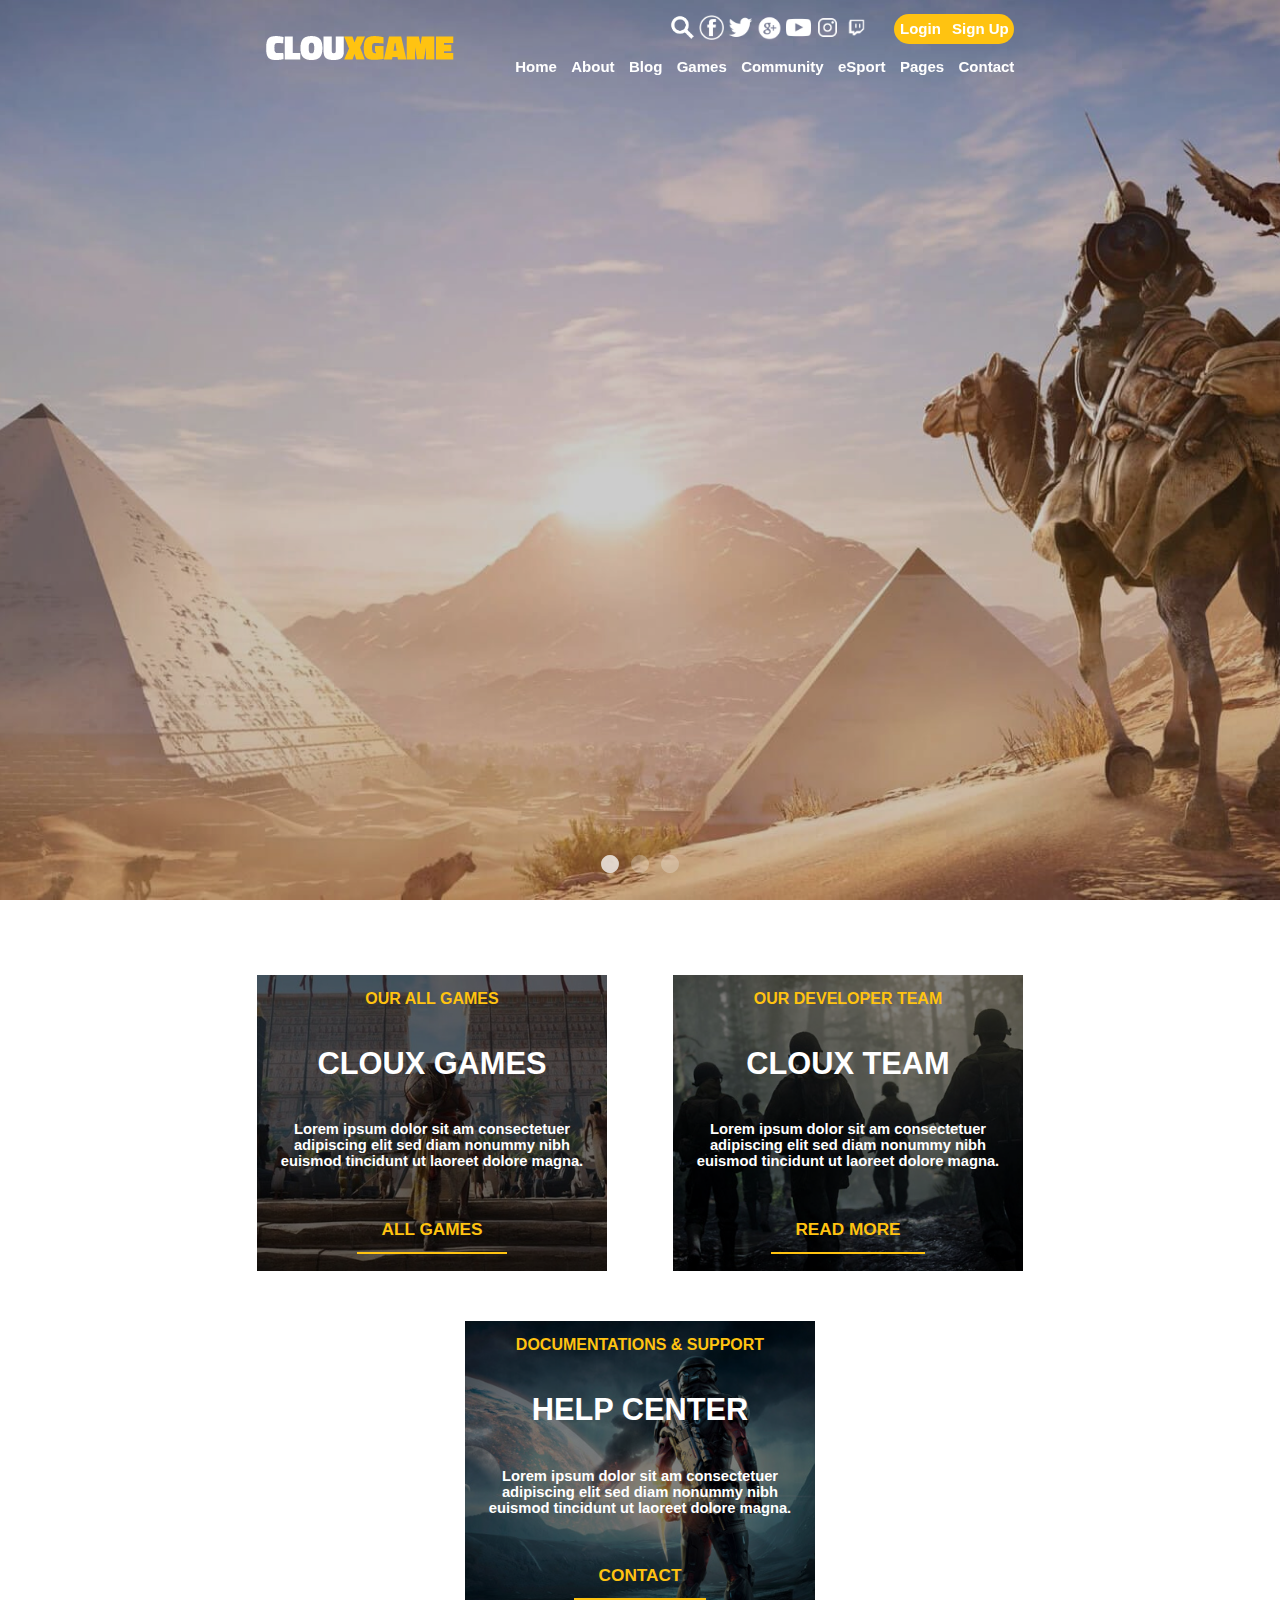
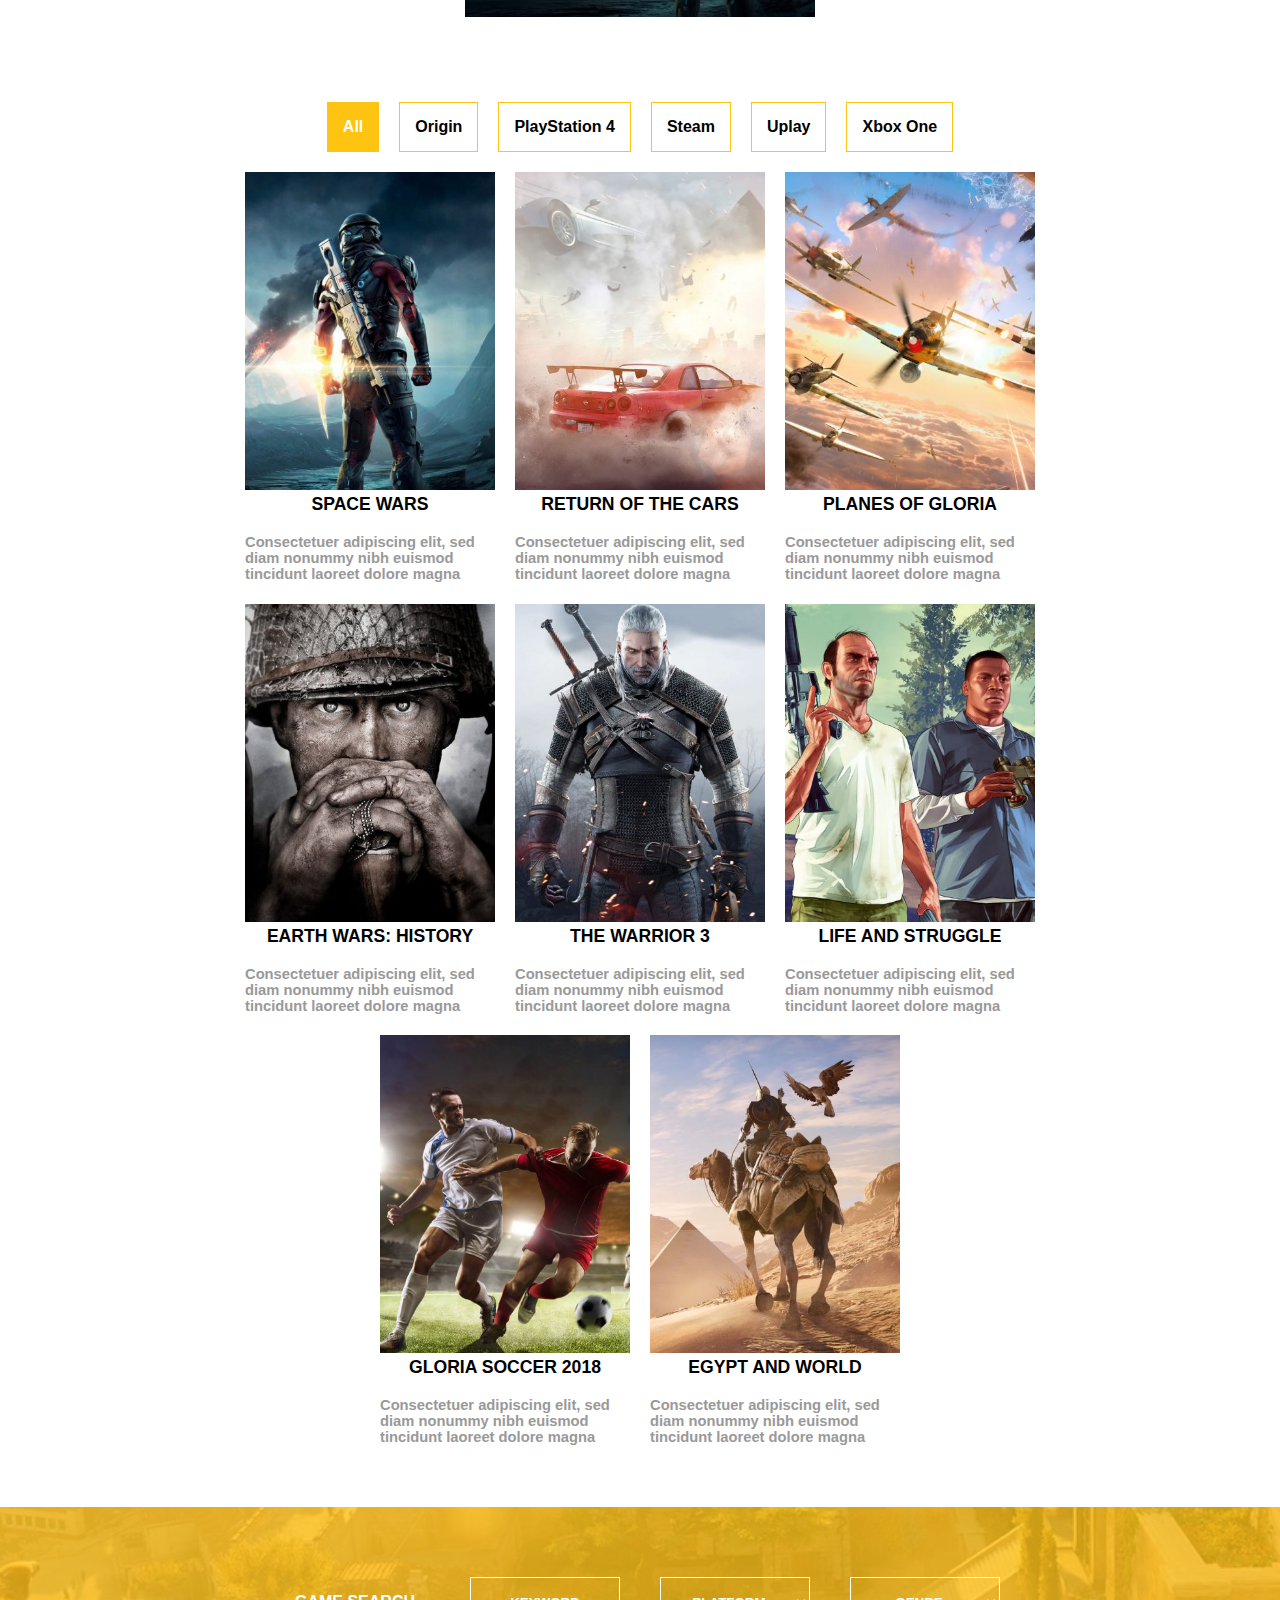
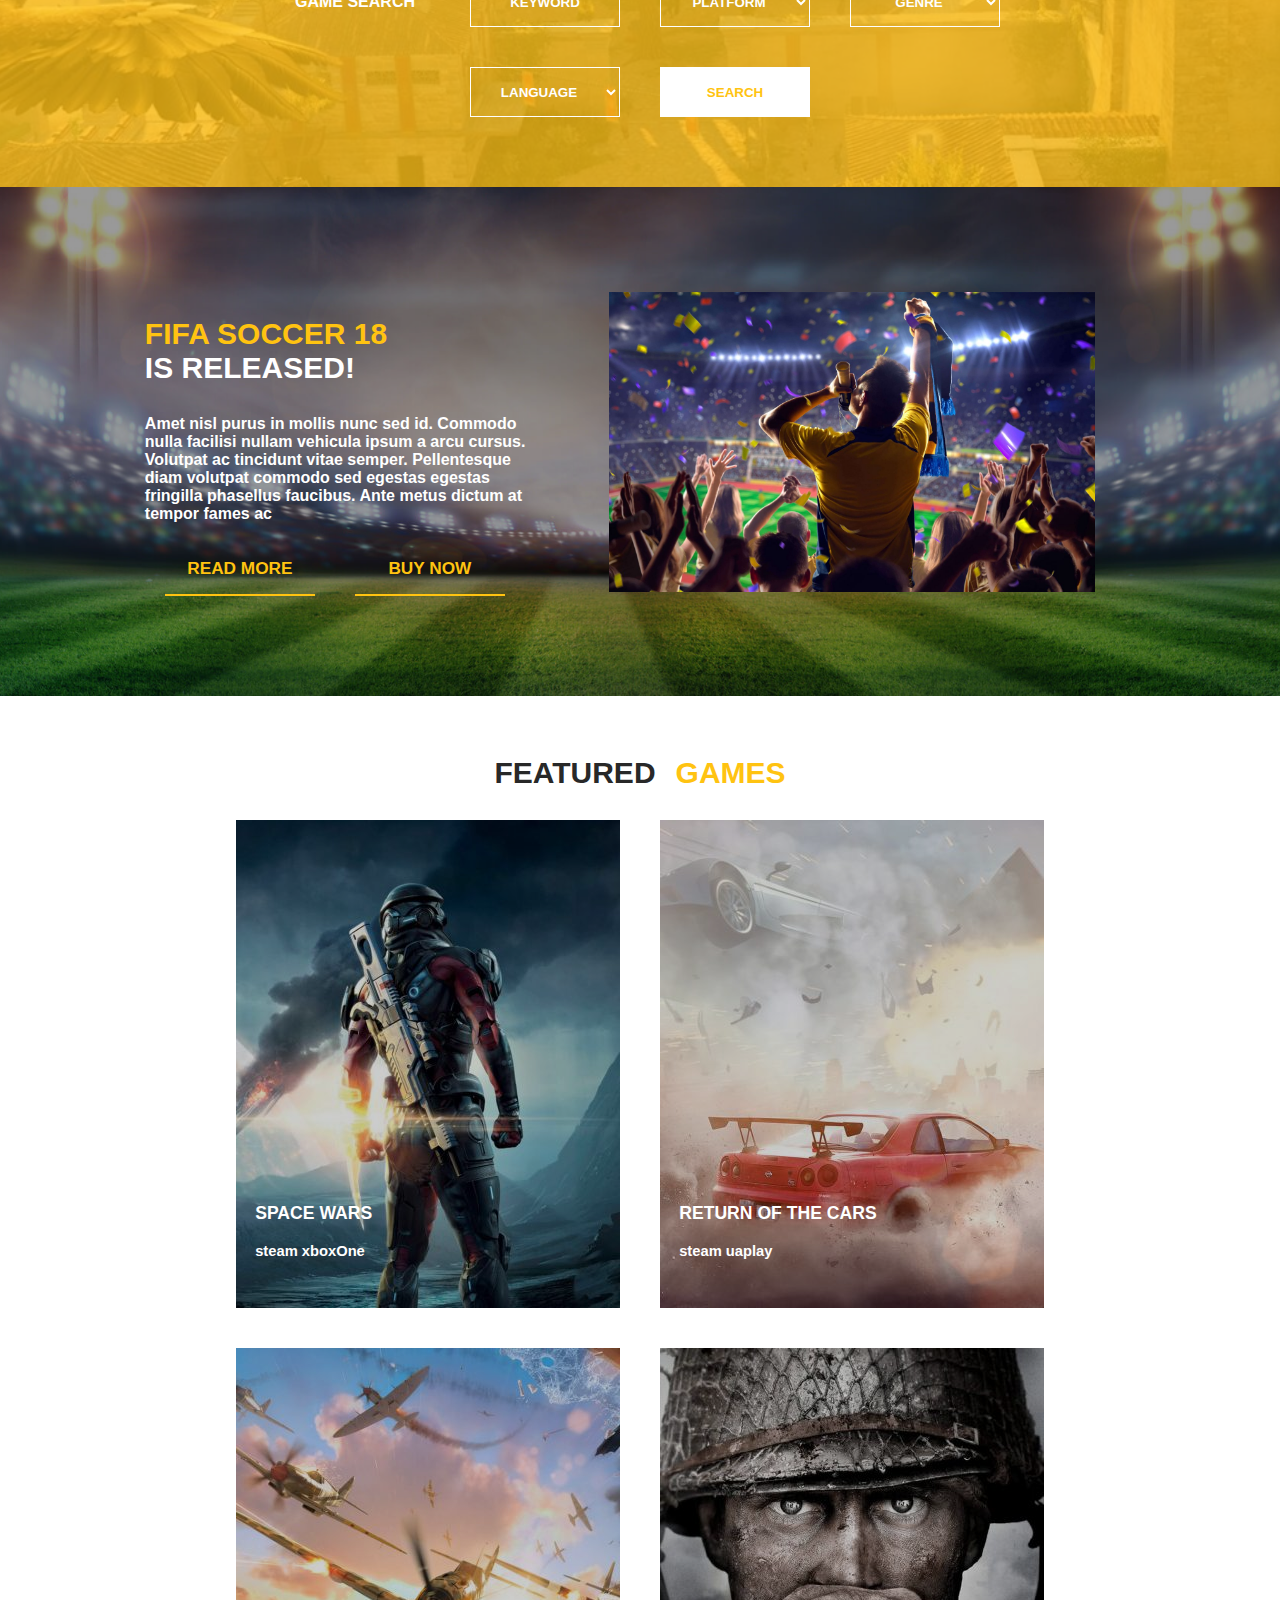
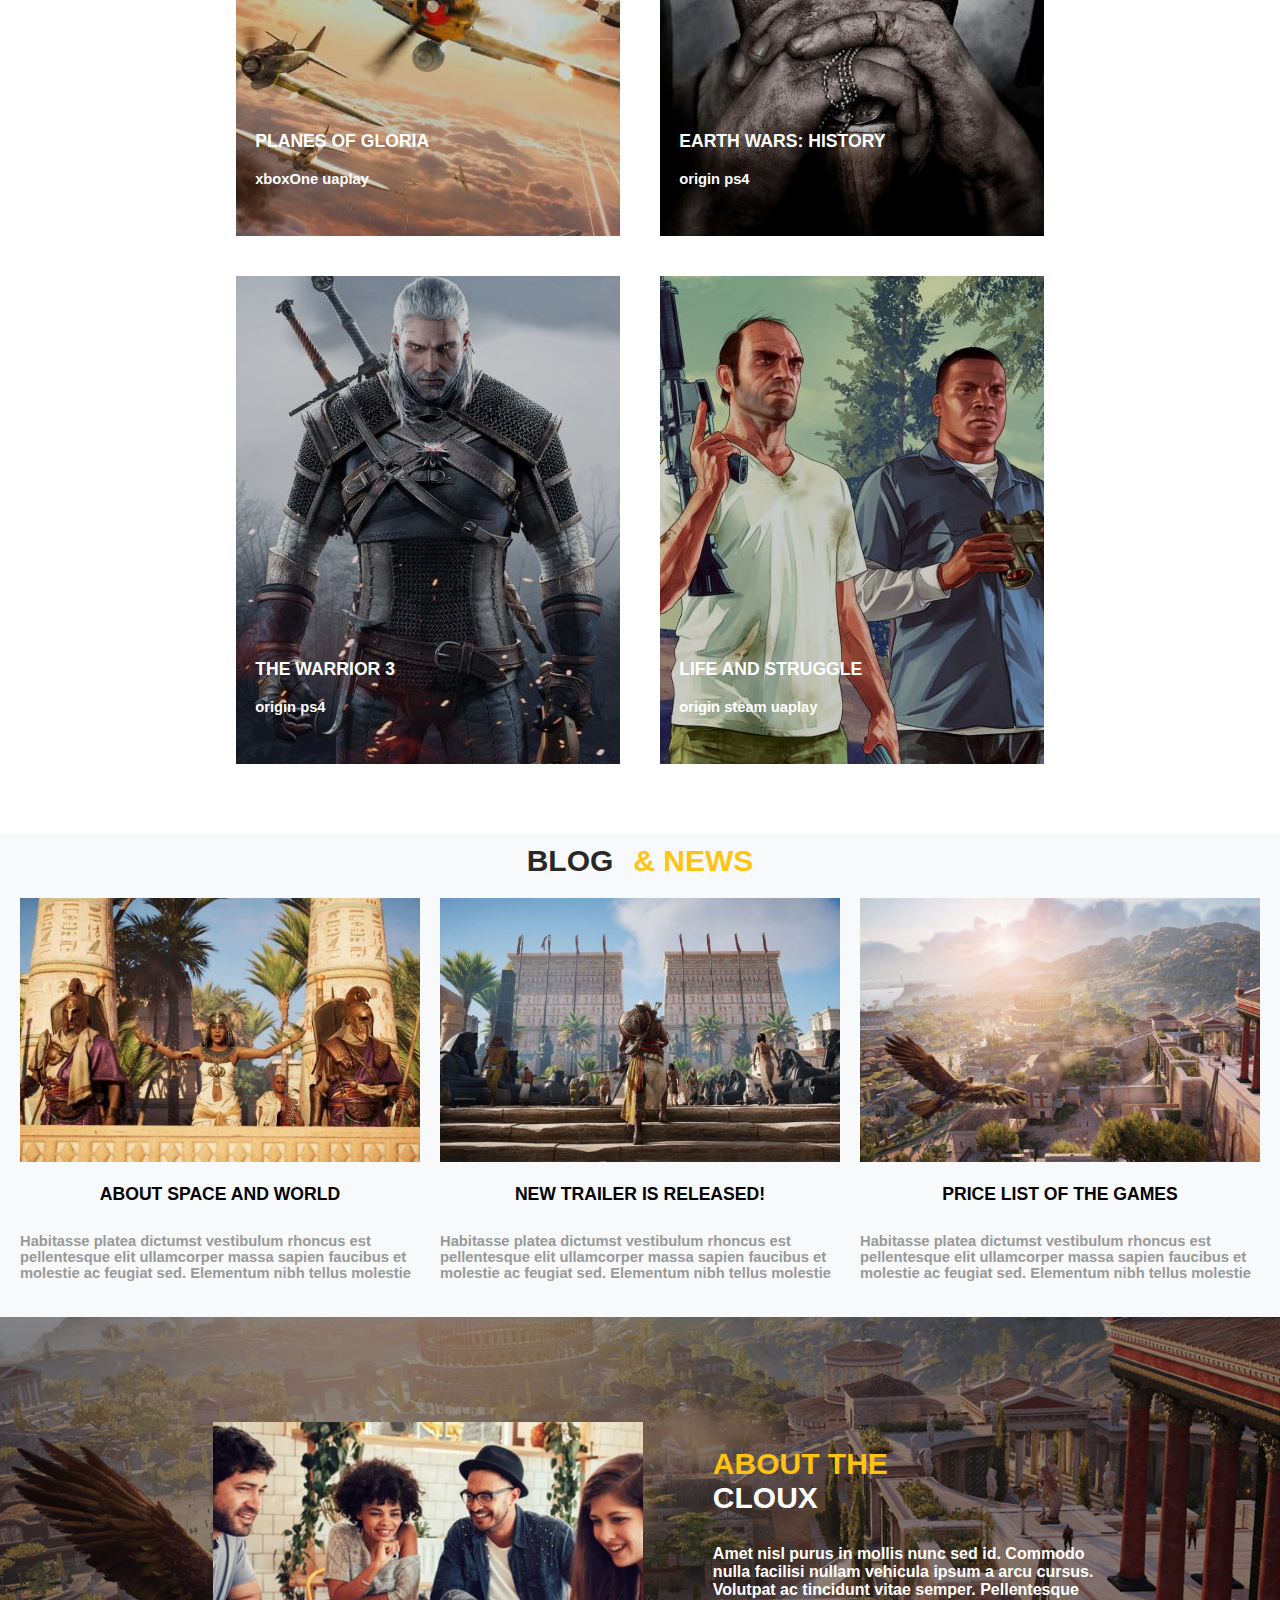
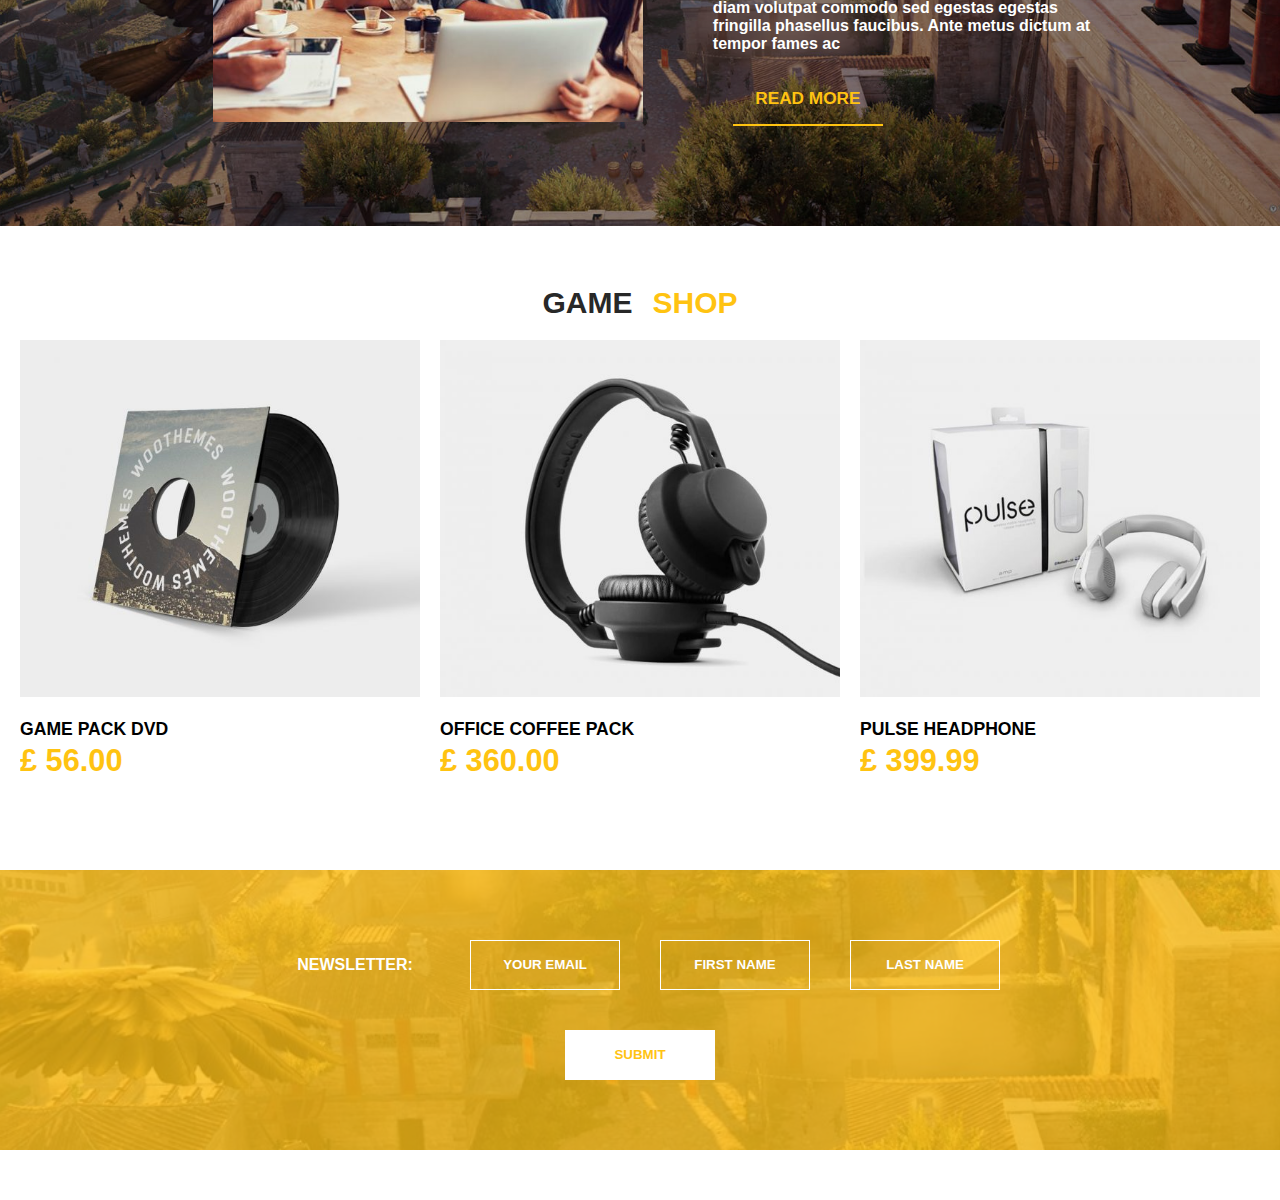
==== index.html @ 84dc3ba3 "make adaptiv photo" ====
<!DOCTYPE html>
<html lang="en">
<head>
    <meta charset="UTF-8">
    <meta http-equiv="X-UA-Compatible" content="IE=edge">
    <meta name="viewport" content="width=device-width, initial-scale=1.0">
    <title>Document</title>
    <link rel="stylesheet" href="./style/style.css">
    <link rel="stylesheet" type="text/css" href="./script/slick/slick.css">
    <link rel="stylesheet" type="text/css" href="./script/slick/slick-theme.css">
</head>

<body>
    <section>
        <div class="out-of-header">
            <header>
                <div class="header-logo">
                    <img src="./image/header-logo.png" alt="logo">
                </div>
                <div class="header-menu">
                    <div class="inner-header-menu">
                        <div class="top-header-menu">
                            <ul class="social-links">
                                <li><a href=""><img src="./image/search-ico.png" alt="search"></a></li>
                                <li><a href=""><img src="./image/fb-ico.png" alt="fb"></a></li>
                                <li><a href=""><img src="./image/twitter-ico.png" alt="twitter"></a></li>
                                <li><a href=""><img src="./image/google-ico.png" alt="google"></a></li>
                                <li><a href=""><img src="./image/youtube-ico.png" alt="youtube"></a></li>
                                <li><a href=""><img src="./image/inst-ico.png" alt="inst"></a></li>
                                <li><a href=""><img src="./image/twitch-ico.png" alt="twitch"></a></li>
                            </ul>
                            <div class="login-signup">
                                <a href="./login.html">Login</a>
                                <a href="./registration.html">Sign Up</a>
                            </div>
                        </div>
                        <div class="button-header-menu">
                            <div>Home</div>
                            <div>About</div>
                            <div>Blog</div>
                            <div>Games</div>
                            <div>Community</div>
                            <div>eSport</div>
                            <div>Pages</div>
                            <div>Contact</div>
                        </div>
                    </div>

                    <div class="header-menu-dots">
                        <div class="menu-dots">
                            <span></span><span></span><span></span>
        
                        </div>
                    </div>
                </div>
            </header>
        </div>

        <div class="single-item slider">
            <div class="inner-slider">
                <img src="./image/egypt-slider.jpg" alt="egypt">
                <!-- <div class="title">Egypt and World</div> -->
            </div>
            <div class="inner-slider">
                <img src="./image/football-slider.jpg" alt="football">
                <!-- <div class="title">Gloria Soccer 2018</div> -->
            </div>
            <div class="inner-slider">
                <img src="./image/nfs-slider.jpg" alt="nfs">
                <!-- <div class="title">Return of the Cars</div> -->
            </div>
        </div>
        <div class="header-hover"></div>
        
    </section>

    <section class="section-three-box">
        <div class="three-box">
            <div class="inner-three box-1">
                <div class="title-box">
                    <p class="top-title">Our All Games</p>
                    <p class="main-title">Cloux Games</p>
                    <p class="text">Lorem ipsum dolor sit am consectetuer adipiscing elit sed diam nonummy nibh euismod tincidunt ut laoreet dolore magna.</p>
                    <p class="cloux-button">All Games</p>
                    <div class="inner-three-hover"></div>
                </div>
            </div>
            <div class="inner-three box-2">
                <div class="title-box">
                    <p class="top-title">Our Developer Team</p>
                    <p class="main-title">Cloux Team</p>
                    <p class="text">Lorem ipsum dolor sit am consectetuer adipiscing elit sed diam nonummy nibh euismod tincidunt ut laoreet dolore magna.</p>
                    <p class="cloux-button">Read More</p>
                    <div class="inner-three-hover"></div>
                </div>
            </div>
            <div class="inner-three box-3">
                <div class="title-box">
                    <p class="top-title">Documentations & Support</p>
                    <p class="main-title">Help Center</p>
                    <p class="text">Lorem ipsum dolor sit am consectetuer adipiscing elit sed diam nonummy nibh euismod tincidunt ut laoreet dolore magna.</p>
                    <p class="cloux-button">Contact</p>
                    <div class="inner-three-hover"></div>
                </div>
            </div>
        </div>
    </section>

    <section class="section-games">
        <div class="inner-section-games">
            <div class="categorized-games">
                <div class="all" onclick="funcSort('all')">All</div>
                <div class="origin" onclick="funcSort('origin')">Origin</div>
                <div class="ps4" onclick="funcSort('ps4')">PlayStation 4</div>
                <div class="steam" onclick="funcSort('steam')">Steam</div>
                <div class="uplay" onclick="funcSort('uaplay')">Uplay</div>
                <div class="xboxOne" onclick="funcSort('xboxOne')">Xbox One</div>
    
            </div>
            <div class="sorted-games"></div>
        </div>
    </section>

    <section class="section-game-search">
        <div class="game-search">
            <div class="game-search-form">
                <div class="items"><div class="item title">Game Search</div><div class="item keyword"><input type="text" name="keyword" placeholder="Keyword"></div><div class="item platform"><div class="cs-select" tabindex="0"><span class="cs-placeholder">Platform</span><div class="cs-options"><ul><li data-option="" data-value=""><span>Platform</span></li><li class="term-id-0" data-option="" data-value="58"><span>Mac OS X</span></li><li class="term-id-0" data-option="" data-value="76"><span>Microsoft Windows</span></li><li class="term-id-0" data-option="" data-value="36"><span>Origin</span></li><li class="term-id-0" data-option="" data-value="34"><span>PlayStation 4</span></li><li class="term-id-0" data-option="" data-value="37"><span>Steam</span></li><li class="term-id-0" data-option="" data-value="38"><span>Uplay</span></li><li class="term-id-0" data-option="" data-value="35"><span>Xbox One</span></li></ul></div><select name="platform" class="cs-select"><option value="">Platform</option><option value="58" data-class="term-id-0">Mac OS X</option><option value="76" data-class="term-id-0">Microsoft Windows</option><option value="36" data-class="term-id-0">Origin</option><option value="34" data-class="term-id-0">PlayStation 4</option><option value="37" data-class="term-id-0">Steam</option><option value="38" data-class="term-id-0">Uplay</option><option value="35" data-class="term-id-0">Xbox One</option></select></div></div><div class="item genre"><div class="cs-select" tabindex="0"><span class="cs-placeholder">Genre</span><div class="cs-options"><ul><li data-option="" data-value=""><span>Genre</span></li><li class="term-id-0" data-option="" data-value="49"><span>Action</span></li><li class="term-id-0" data-option="" data-value="50"><span>Adventure</span></li><li class="term-id-0" data-option="" data-value="56"><span>Casual</span></li><li class="term-id-0" data-option="" data-value="65"><span>FPS</span></li><li class="term-id-0" data-option="" data-value="57"><span>Massively Multiplayer</span></li><li class="term-id-0" data-option="" data-value="55"><span>Racing</span></li><li class="term-id-0" data-option="" data-value="51"><span>RPG</span></li><li class="term-id-0" data-option="" data-value="54"><span>Simulation</span></li><li class="term-id-0" data-option="" data-value="52"><span>Sports</span></li><li class="term-id-0" data-option="" data-value="53"><span>Strategy</span></li></ul></div><select name="genre" class="cs-select"><option value="">Genre</option><option value="49" data-class="term-id-0">Action</option><option value="50" data-class="term-id-0">Adventure</option><option value="56" data-class="term-id-0">Casual</option><option value="65" data-class="term-id-0">FPS</option><option value="57" data-class="term-id-0">Massively Multiplayer</option><option value="55" data-class="term-id-0">Racing</option><option value="51" data-class="term-id-0">RPG</option><option value="54" data-class="term-id-0">Simulation</option><option value="52" data-class="term-id-0">Sports</option><option value="53" data-class="term-id-0">Strategy</option></select></div></div><div class="item language"><div class="cs-select" tabindex="0"><span class="cs-placeholder">Language</span><div class="cs-options"><ul><li data-option="" data-value=""><span>Language</span></li><li class="term-id-0" data-option="" data-value="41"><span>English</span></li><li class="term-id-0" data-option="" data-value="45"><span>German</span></li><li class="term-id-0" data-option="" data-value="43"><span>Italian</span></li><li class="term-id-0" data-option="" data-value="46"><span>Portuguese</span></li><li class="term-id-0" data-option="" data-value="44"><span>Spanish</span></li><li class="term-id-0" data-option="" data-value="42"><span>Turkish</span></li></ul></div><select name="language" class="cs-select"><option value="">Language</option><option value="41" data-class="term-id-0">English</option><option value="45" data-class="term-id-0">German</option><option value="43" data-class="term-id-0">Italian</option><option value="46" data-class="term-id-0">Portuguese</option><option value="44" data-class="term-id-0">Spanish</option><option value="42" data-class="term-id-0">Turkish</option></select></div></div><div class="item submit"><button type="submit">Search</button></div></div>
            
            </div>
            <div class="game-search-img"></div>
            <div class="game-search-hover"></div>
        </div>
        <div class="section-game-bottom">
            <div class="game-bottom-logo">
                <div class="game-bottom-text">
                    <div class="bottom-text-title">
                        <p>FIFA Soccer 18 </p>
                        <p>is Released!</p>
                    </div>
                    <div class="midle-text-title">
                        Amet nisl purus in mollis nunc sed id. Commodo nulla facilisi nullam vehicula ipsum a arcu cursus. Volutpat ac tincidunt vitae semper. Pellentesque diam volutpat commodo sed egestas egestas fringilla phasellus faucibus. Ante metus dictum at tempor fames ac 
                    </div>
                    <div class="bottom-text-button">
                        <div class="cloux-button">Read More</div>
                        <div class="cloux-button">Buy Now</div>
                    </div>

                </div>
                <div class="game-bottom-img">
                    <img src="./image/football-slider.jpg" alt="football-img">
                </div>
                <div class="game-bottom-hover"></div>
            </div>
        </div>
    </section>

    <section class="section-featured-games">
        <div class="featured-games-title">
            <p>Featured</p>
            <p>Games</p>
        </div>
        <div class="featured-games"></div>

    </section>

    <section class="section-blog-news">
        <div class="blog-news-title">
            <p>Blog</p>
            <p>& News</p>
        </div>
        <div class="blog-news-games">
            <div class="gameBox blog-games">
                <img src="./image/blognew-gallery-1.jpg" alt="">
                <div class="blog-news-text">
                    <p class="gameBox-title">About Space and World</p>
                    <p class="gameBox-text">Habitasse platea dictumst vestibulum rhoncus est pellentesque elit ullamcorper massa sapien faucibus et molestie ac feugiat sed. Elementum nibh tellus molestie nunc non blandit massa enim nec. Eget gravida cum sociis natoque penatibus magnis. At quis risus vulputate viverra maecenas.</p>
                </div>
            </div>
            <div class="gameBox blog-games">
                <img src="./image/blognew-gallery-2.jpg" alt="">
                <div class="blog-news-text">
                    <p class="gameBox-title">New Trailer is Released!</p>
                    <p class="gameBox-text">Habitasse platea dictumst vestibulum rhoncus est pellentesque elit ullamcorper massa sapien faucibus et molestie ac feugiat sed. Elementum nibh tellus molestie nunc non blandit massa enim nec. Eget gravida cum sociis natoque penatibus magnis. At quis risus vulputate viverra maecenas.</p>
                </div>
            </div>
            <div class="gameBox blog-games">
                <img src="./image/blognew-gallery-3.jpg" alt="">
                <div class="blog-news-text">
                    <p class="gameBox-title">Price List of the Games</p>
                    <p class="gameBox-text">Habitasse platea dictumst vestibulum rhoncus est pellentesque elit ullamcorper massa sapien faucibus et molestie ac feugiat sed. Elementum nibh tellus molestie nunc non blandit massa enim nec. Eget gravida cum sociis natoque penatibus magnis. At quis risus vulputate viverra maecenas.</p>
                </div>
            </div>
        </div>

    </section>

    <section class="section-about-cloux">
        <div class="about-cloux-logo">
            <div class="about-cloux-img">
                <img src="./image/about-box-image.jpg" alt="about-box-img">
            </div>
            <div class="game-bottom-text">
                <div class="bottom-text-title">
                    <p>About the </p>
                    <p>Cloux</p>
                </div>
                <div class="midle-text-title">
                    Amet nisl purus in mollis nunc sed id. Commodo nulla facilisi nullam vehicula ipsum a arcu cursus. Volutpat ac tincidunt vitae semper. Pellentesque diam volutpat commodo sed egestas egestas fringilla phasellus faucibus. Ante metus dictum at tempor fames ac 
                </div>
                <div class="bottom-text-button">
                    <div class="cloux-button">Read More</div>
                </div>
            </div>
            <div class="game-bottom-hover"></div>
        </div>
    </section>

    <section class="section-game-shop">
        <div class="blog-news-title">
            <p>Game</p>
            <p>Shop</p>
        </div>
        <div class="blog-news-games">
            <div class="gameBox gameShops blog-games">
                <img src="./image/game-shop-img1.jpg" alt="">
                <div class="game-shop-text">
                    <p class="gameShop-title">Game Pack DVD</p>
                    <p class="gameShop-text">£ 56.00</p>
                </div>
            </div>
            <div class="gameBox gameShop blog-games">
                <img src="./image/game-shop-img2.jpg" alt="">
                <div class="game-shop-text">
                    <p class="gameShop-title">Office Coffee Pack</p>
                    <p class="gameShop-text">£ 360.00</p>
                </div>
            </div>
            <div class="gameBox gameShop blog-games">
                <img src="./image/game-shop-img3.jpg" alt="">
                <div class="game-shop-text">
                    <p class="gameShop-title">Pulse Headphone</p>
                    <p class="gameShop-text">£ 399.99</p>
                </div>
            </div>
        </div>

    </section>

    <section>
        <div class="game-search">
            <div class="game-search-form">
                <div class="items">
                    <div class="item title">Newsletter:</div>
                    <div class="item keyword"><input type="text" name="keyword" placeholder="Your email"></div>
                    <div class="item keyword"><input type="text" name="keyword" placeholder="First Name"></div>
                    <div class="item keyword"><input type="text" name="keyword" placeholder="Last Name"></div>
                    <div class="item submit"><button type="submit">Submit</button></div>
                </div>
            
            </div>
            <div class="game-search-img"></div>
            <div class="game-search-hover"></div>
        </div>
    </section>

    
</body>

<script src="https://code.jquery.com/jquery-2.2.0.min.js" type="text/javascript"></script>
<script src="./script/slick/slick.js" type="text/javascript" charset="utf-8"></script>

<script src="./script/sort-games.js"></script>
<script src="./script/featured-games.js"></script>
<script src="./script/script.js"></script>

<script type="text/javascript">
    $(document).on('ready', function() {
      $(".single-item").slick({
        dots: true,
        vertical: false,
        centerMode: false,
        slidesToShow: 1,
        slidesToScroll: 1,
        autoplay: true,
        arrows: false
      });      
    });
</script>

</html>
---- style/style.css ----
@import url("./header.css");
@import url("./three-box.css");
@import url("./section-games.css");
@import url("./game-search.css");
@import url("./about-cloux.css");
@import url("./featured-games.css");
@import url("./blog-news.css");
@import url("./game-shop.css");

html, body {
    margin: 0;
    padding: 0;
    font-family: 'Poppins', sans-serif;
    font-weight: 600;
  }

  /* * {
    box-sizing: border-box;
  } */

  .slider {
      width: 100%;
      margin: 0 auto;
  }

  .slick-slide {
    margin: 0px 0px;
  }

  .slick-slide img {
    width: 100%;
    height: calc(100vh);
    object-fit: cover !important;
    background-size: cover !important;
  }

  .slick-dots{
      bottom: 25px !important;
      z-index: 10;

  }
  .slick-dots li button::before{
      font-size: 20px !important;
      color: white !important;
  }
  .slick-dotted.slick-slider {
    margin-bottom: 00px !important;
}

.slick-list{
  height: 100%;
}
.slick-track{
  height: 100vh;
}

section{
  margin-bottom: 50px;
}
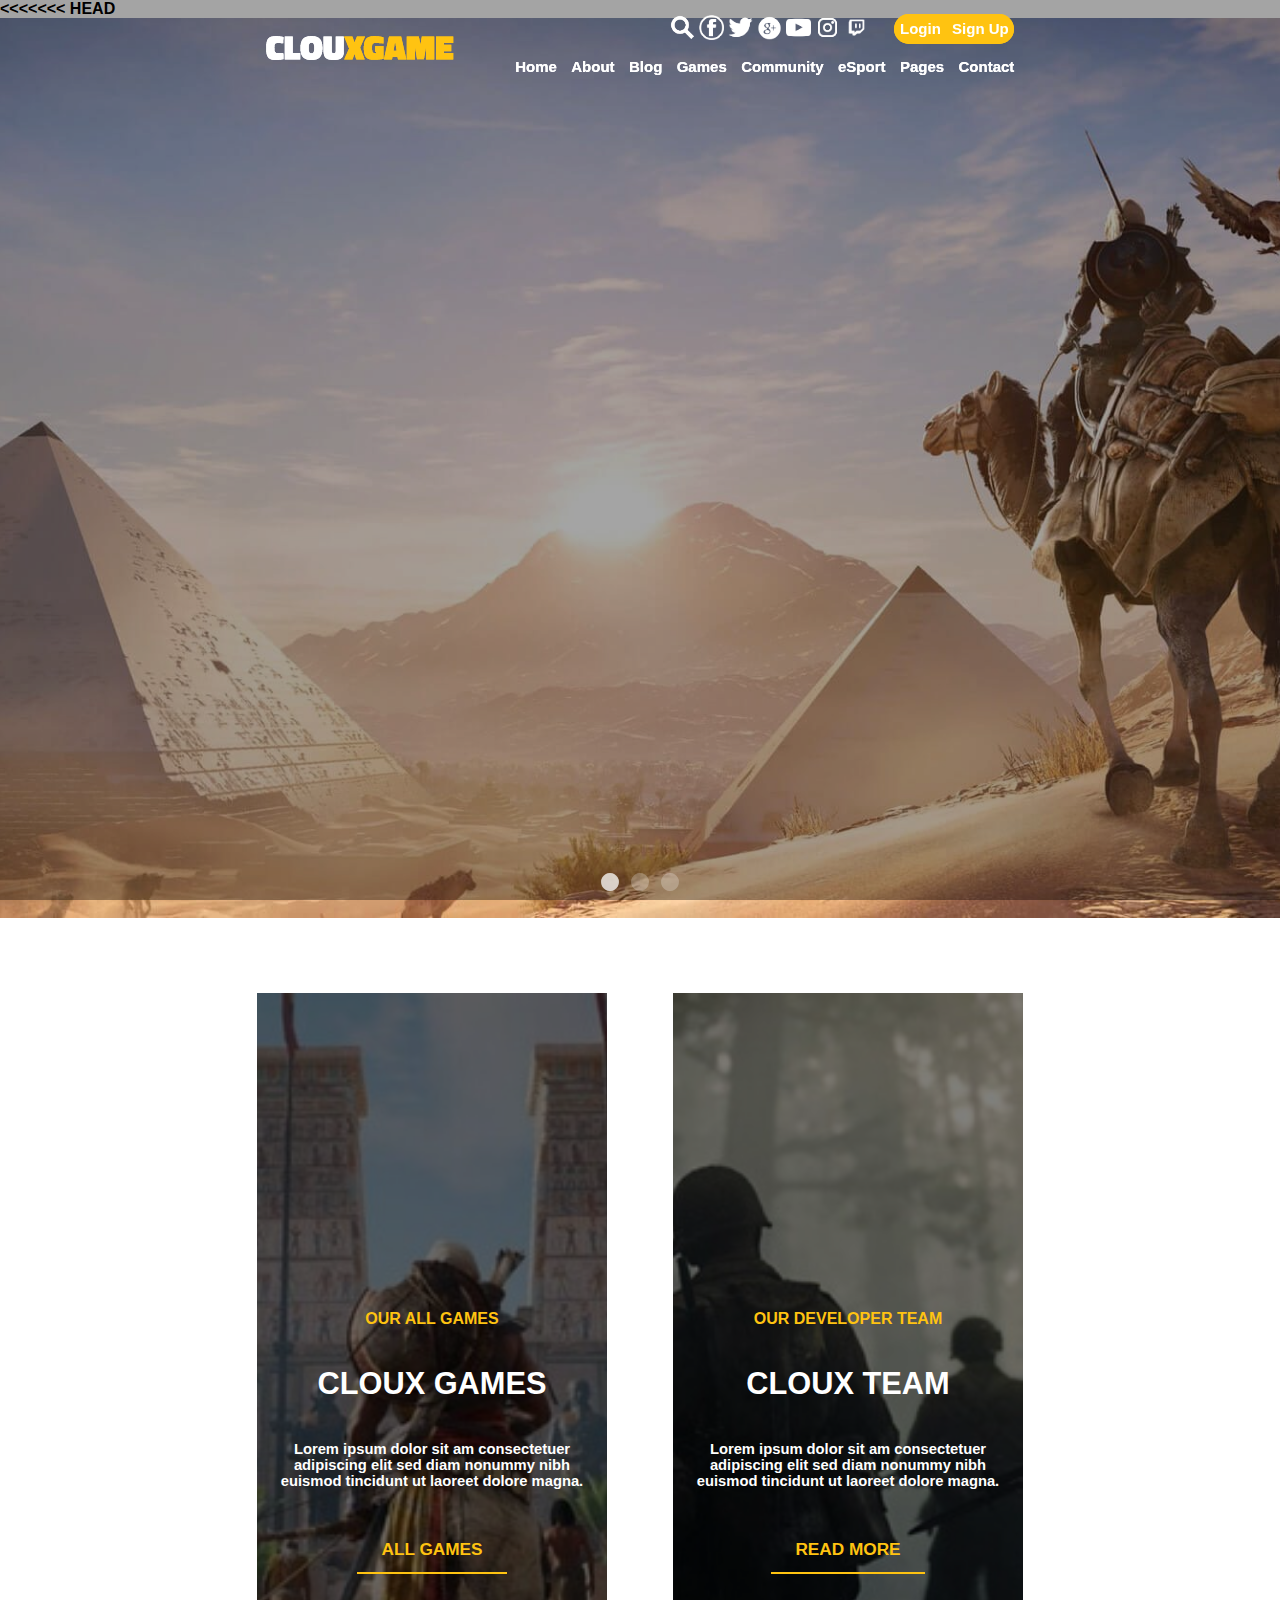
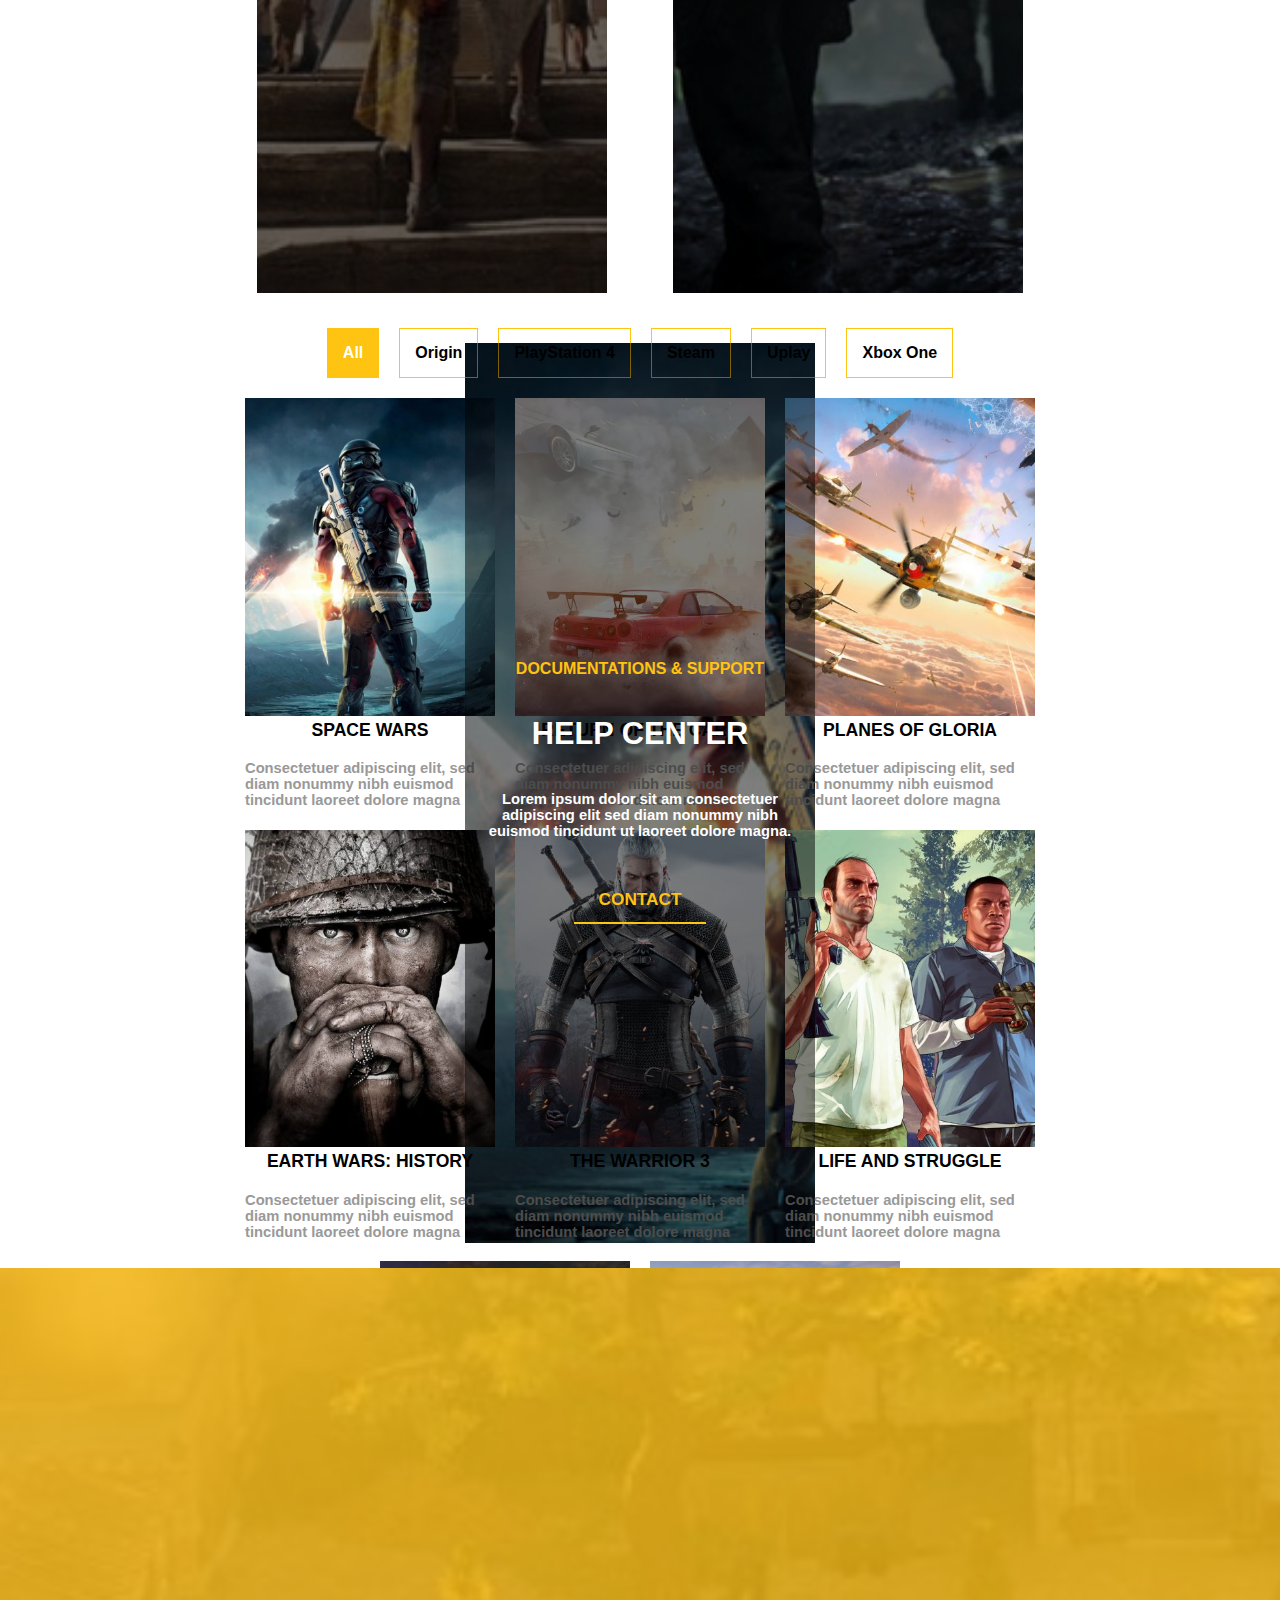
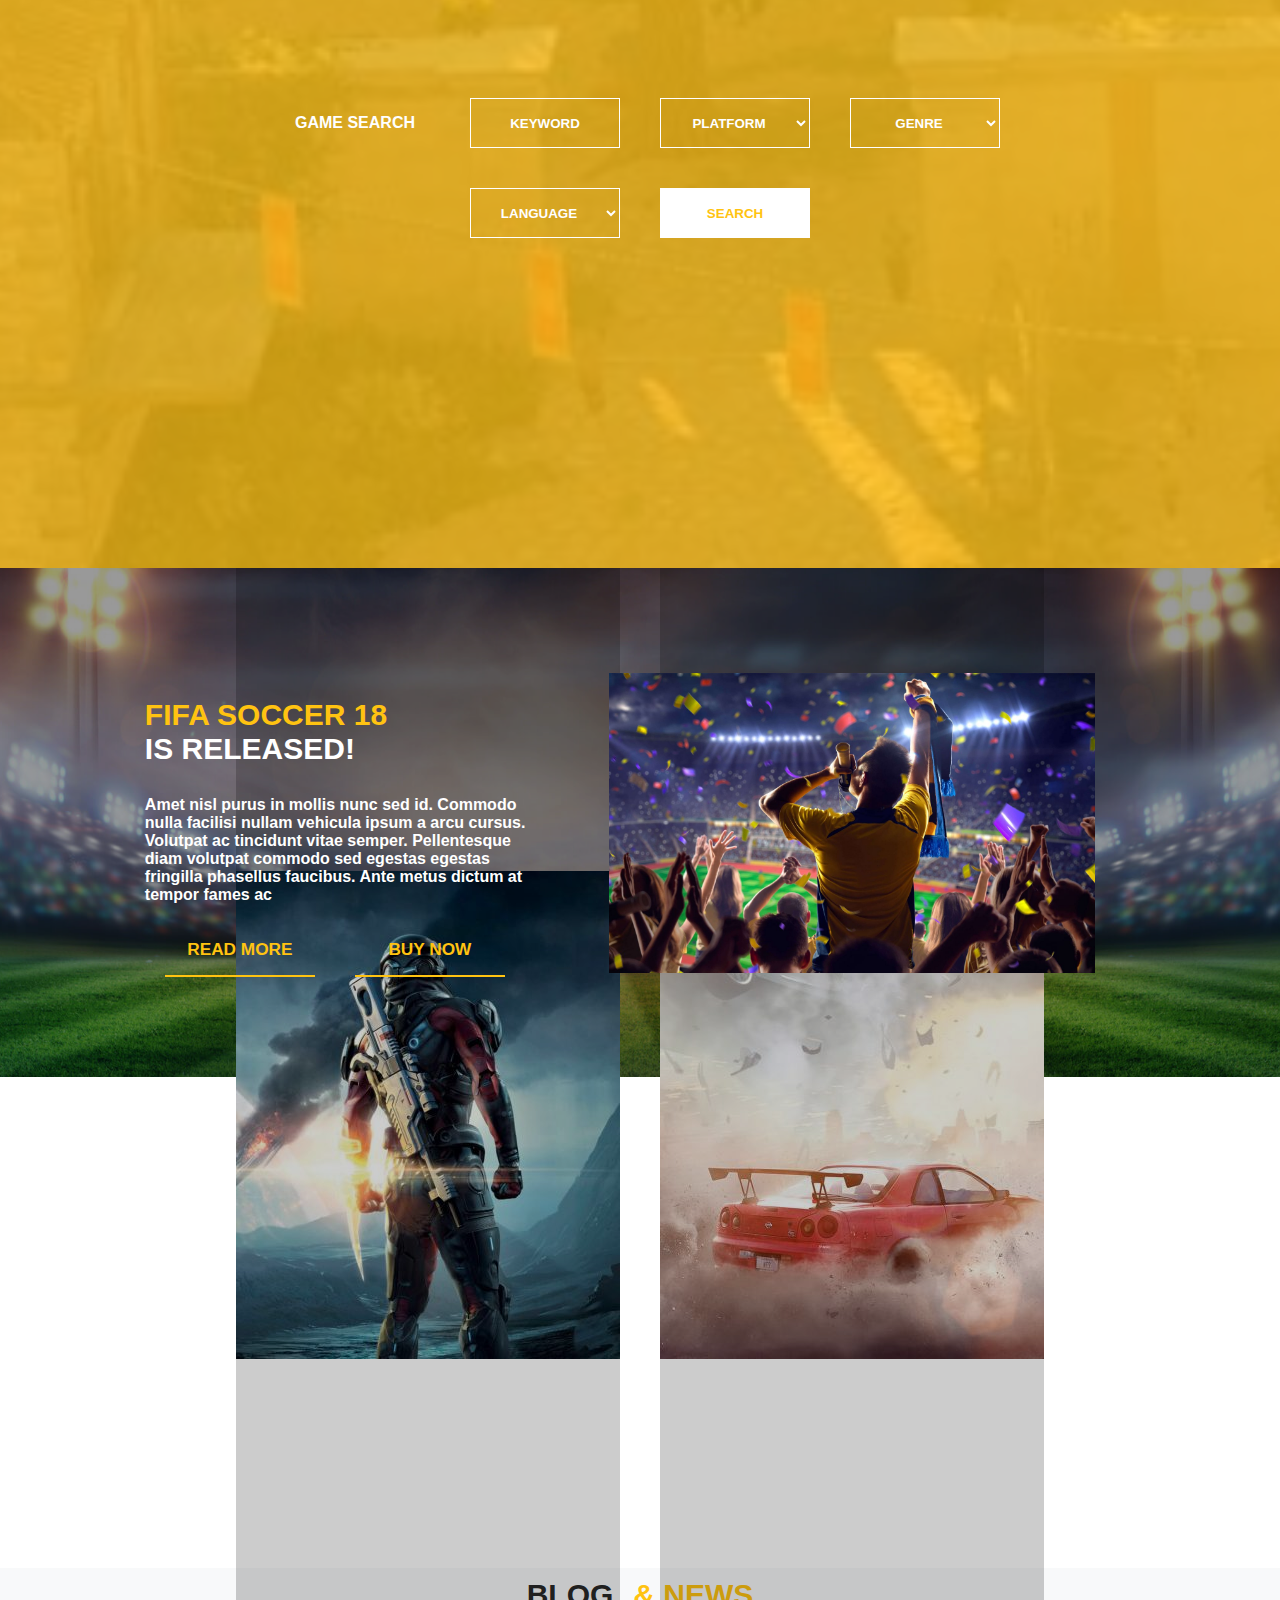
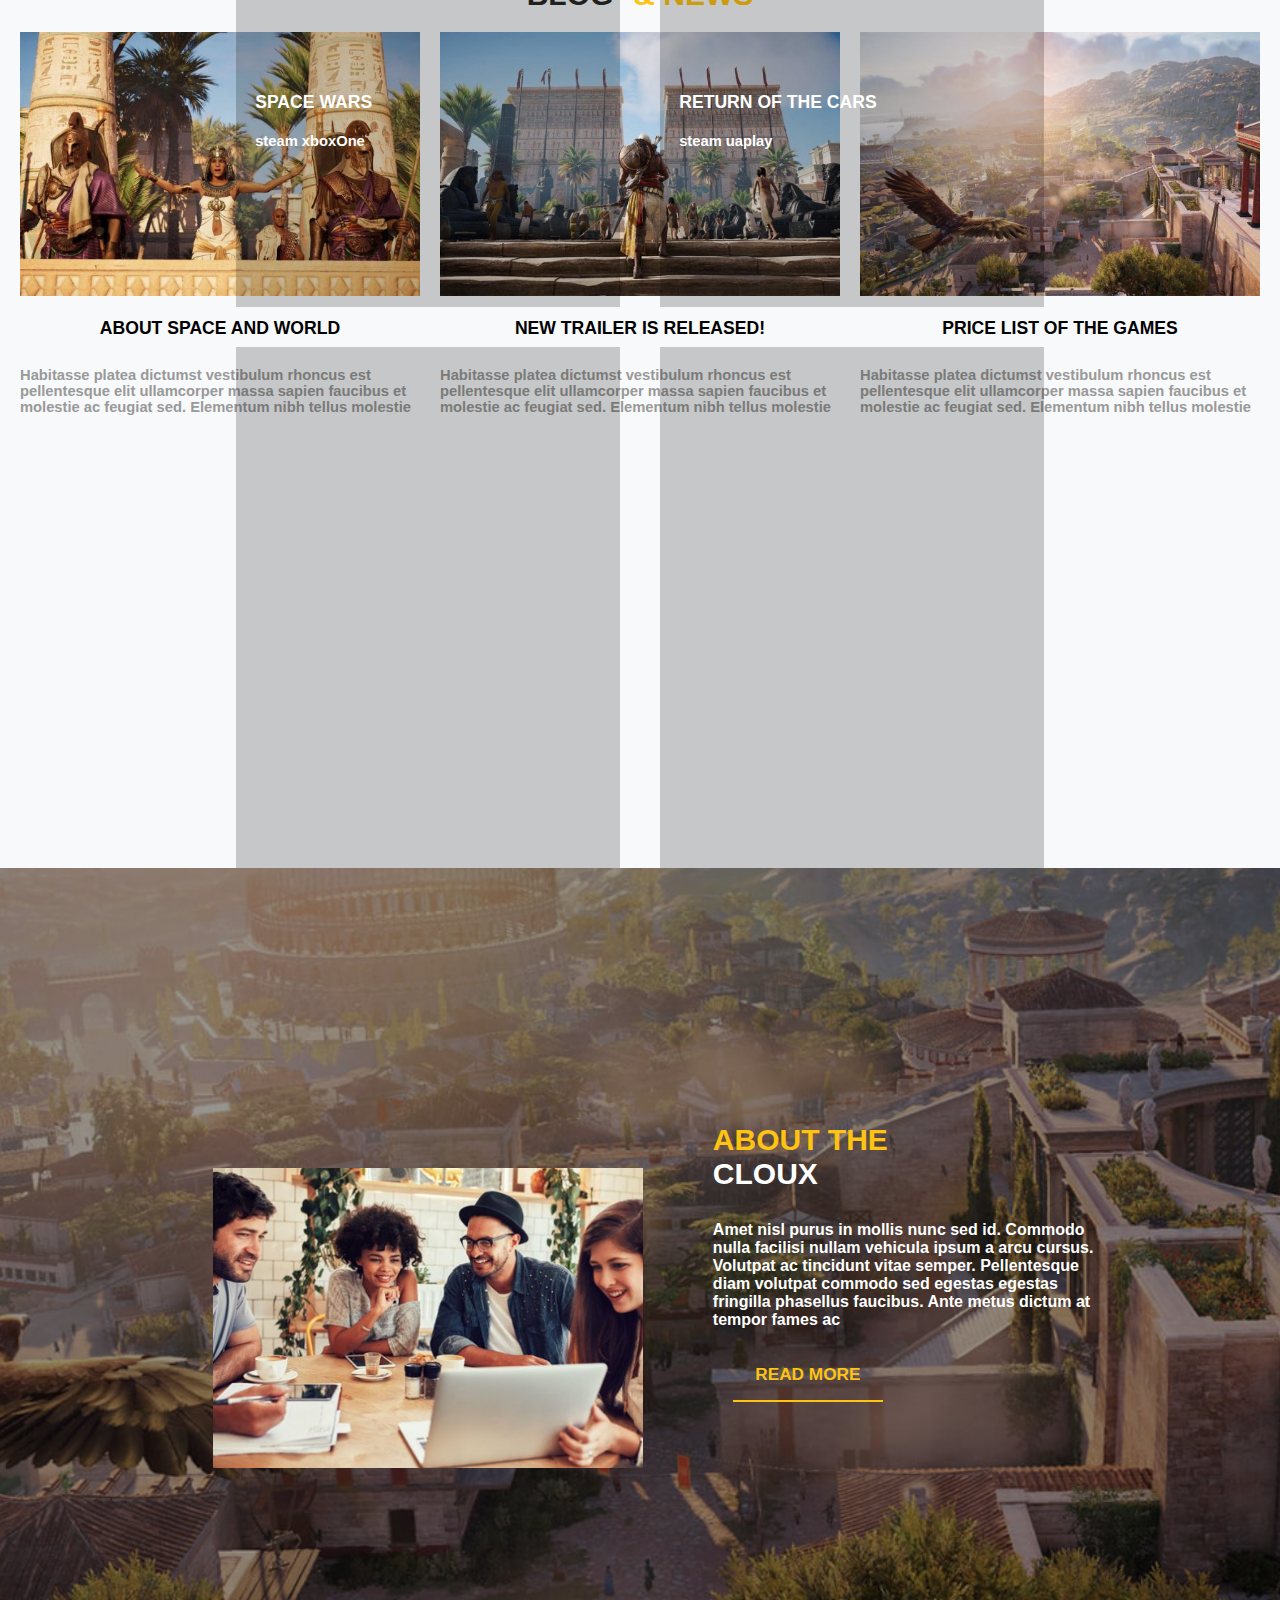
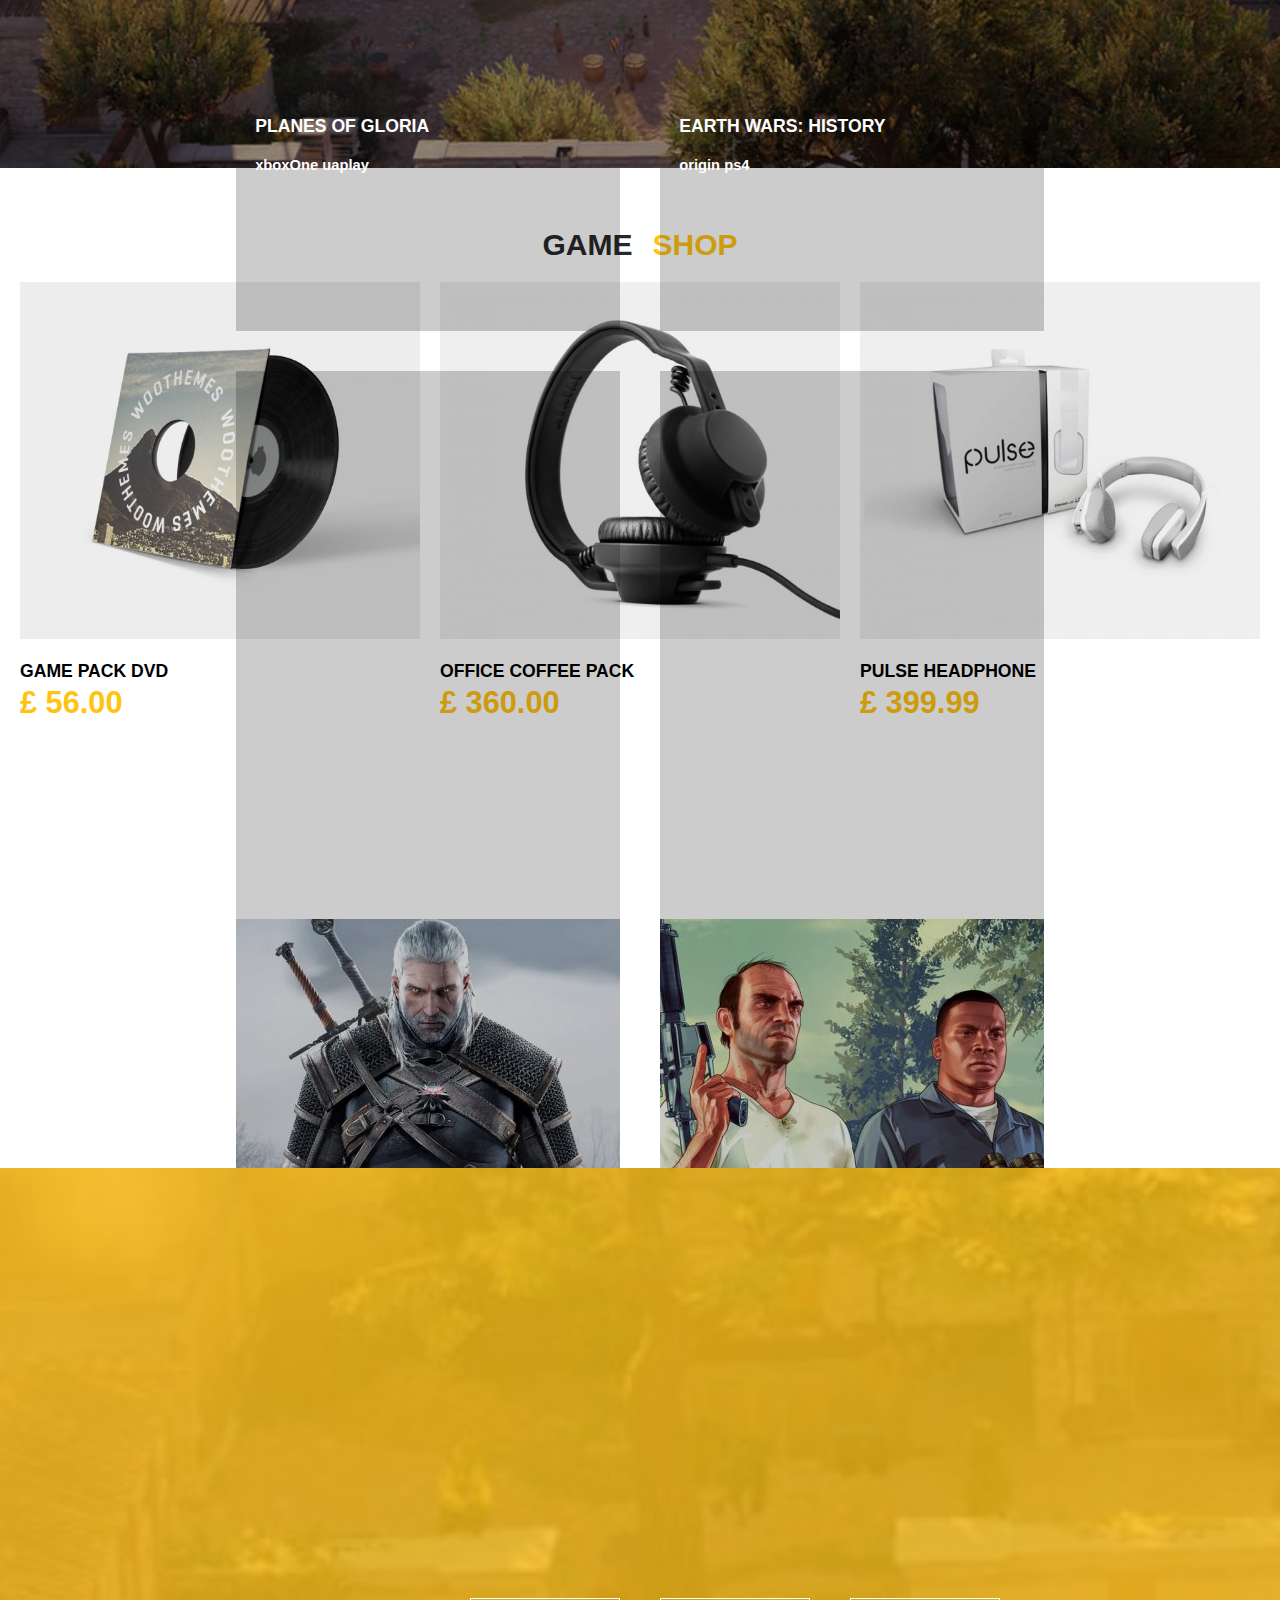
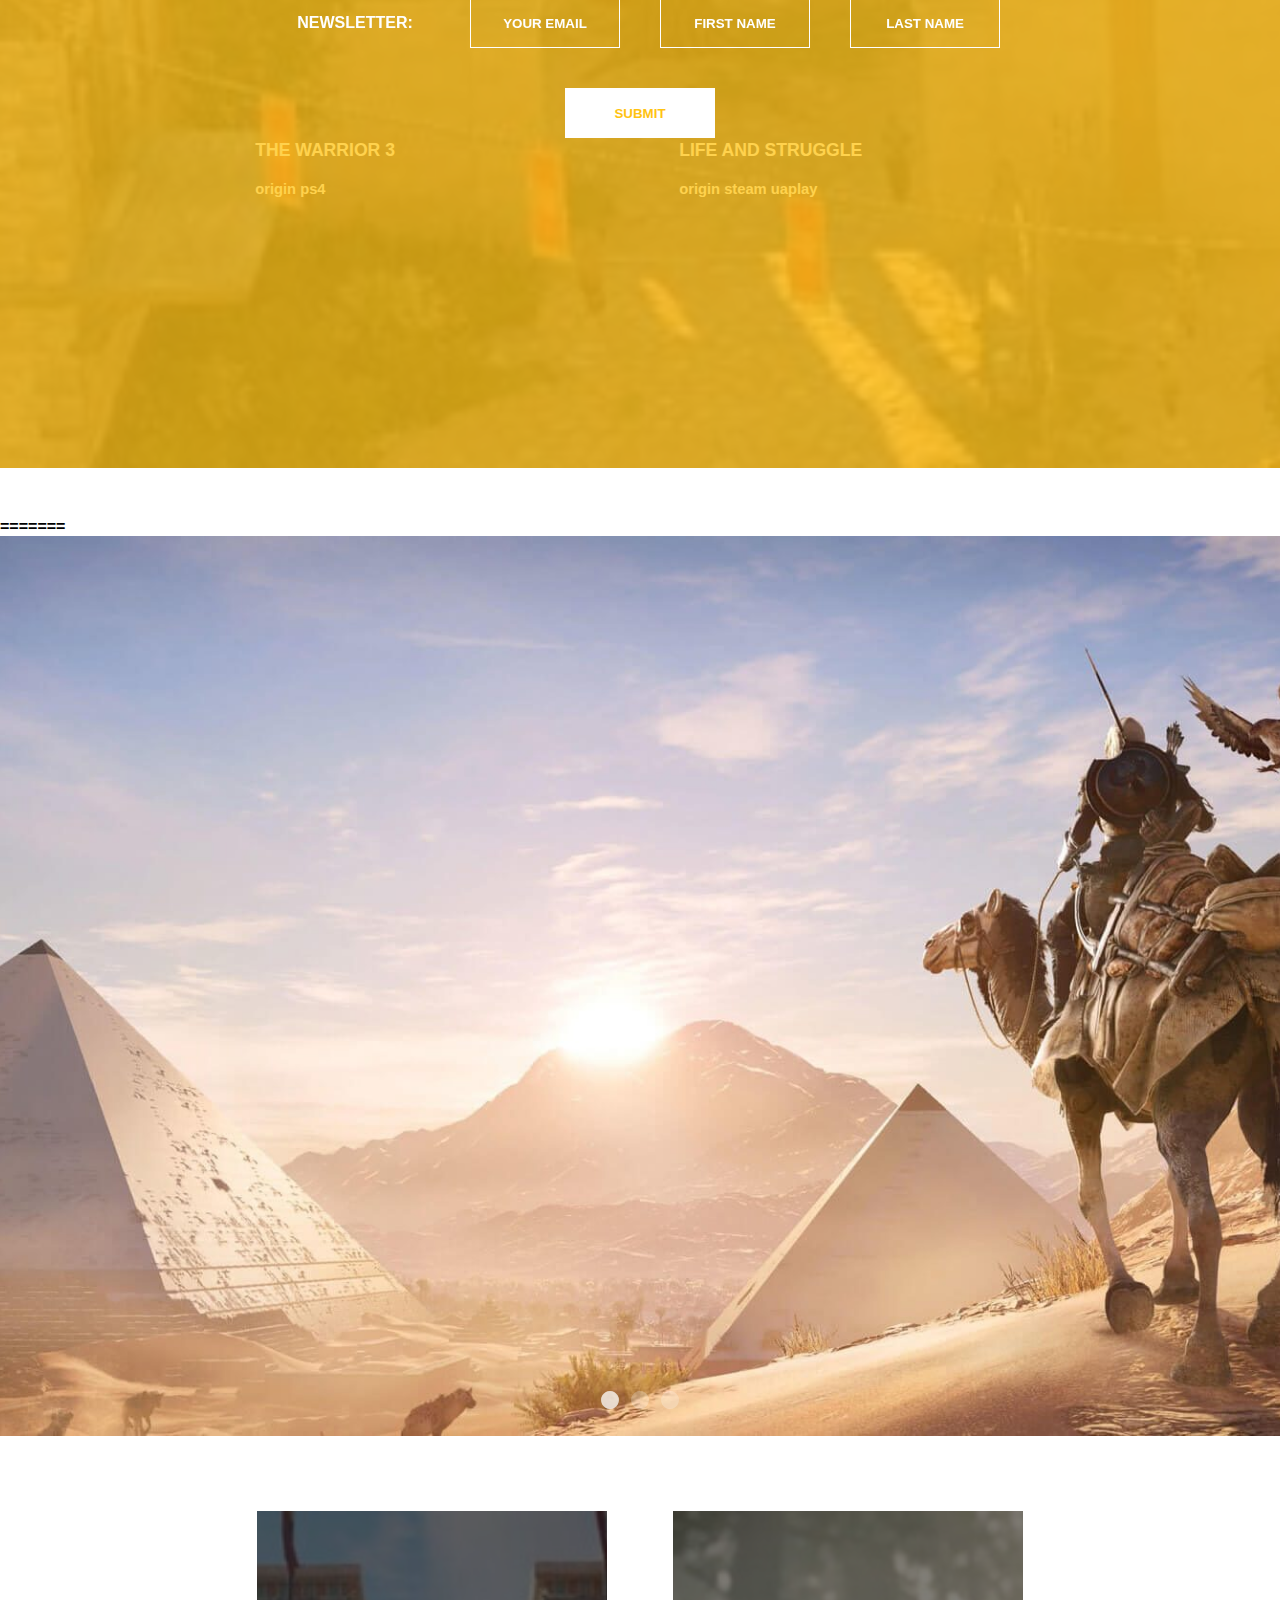
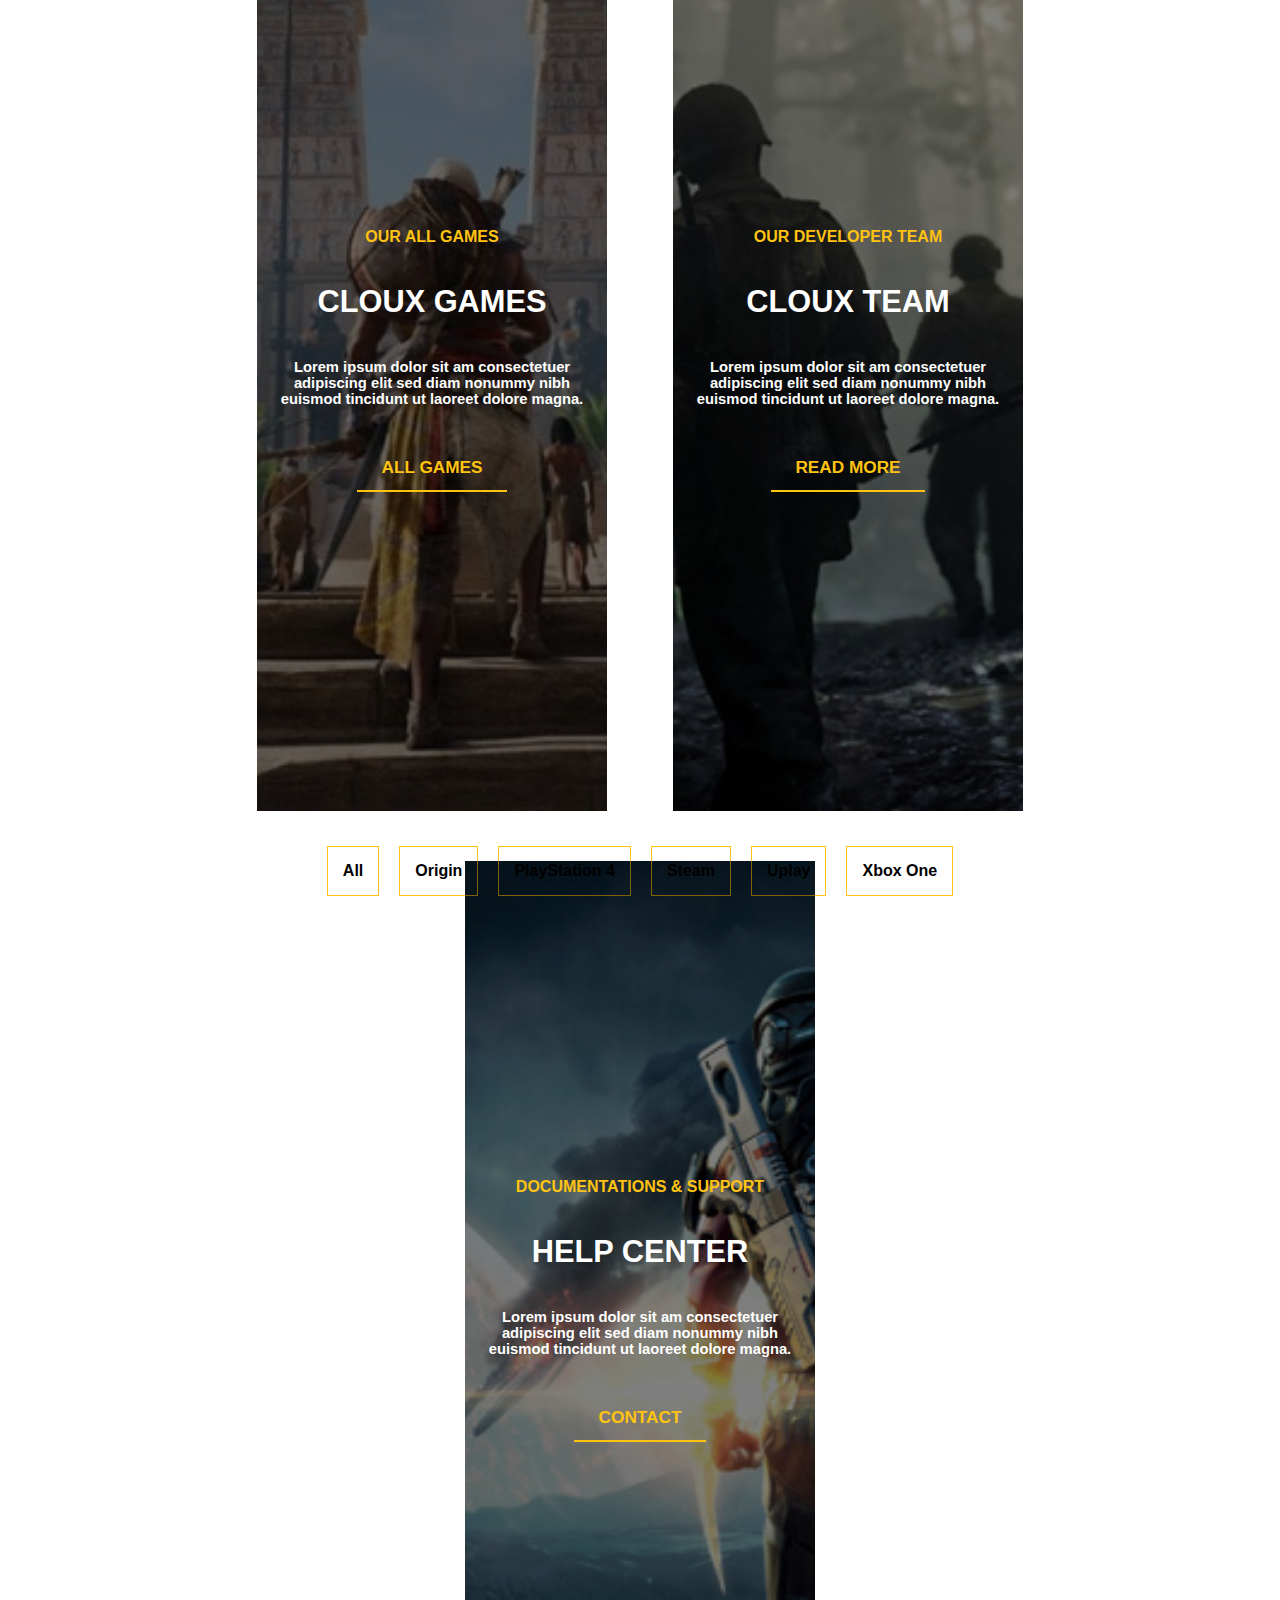
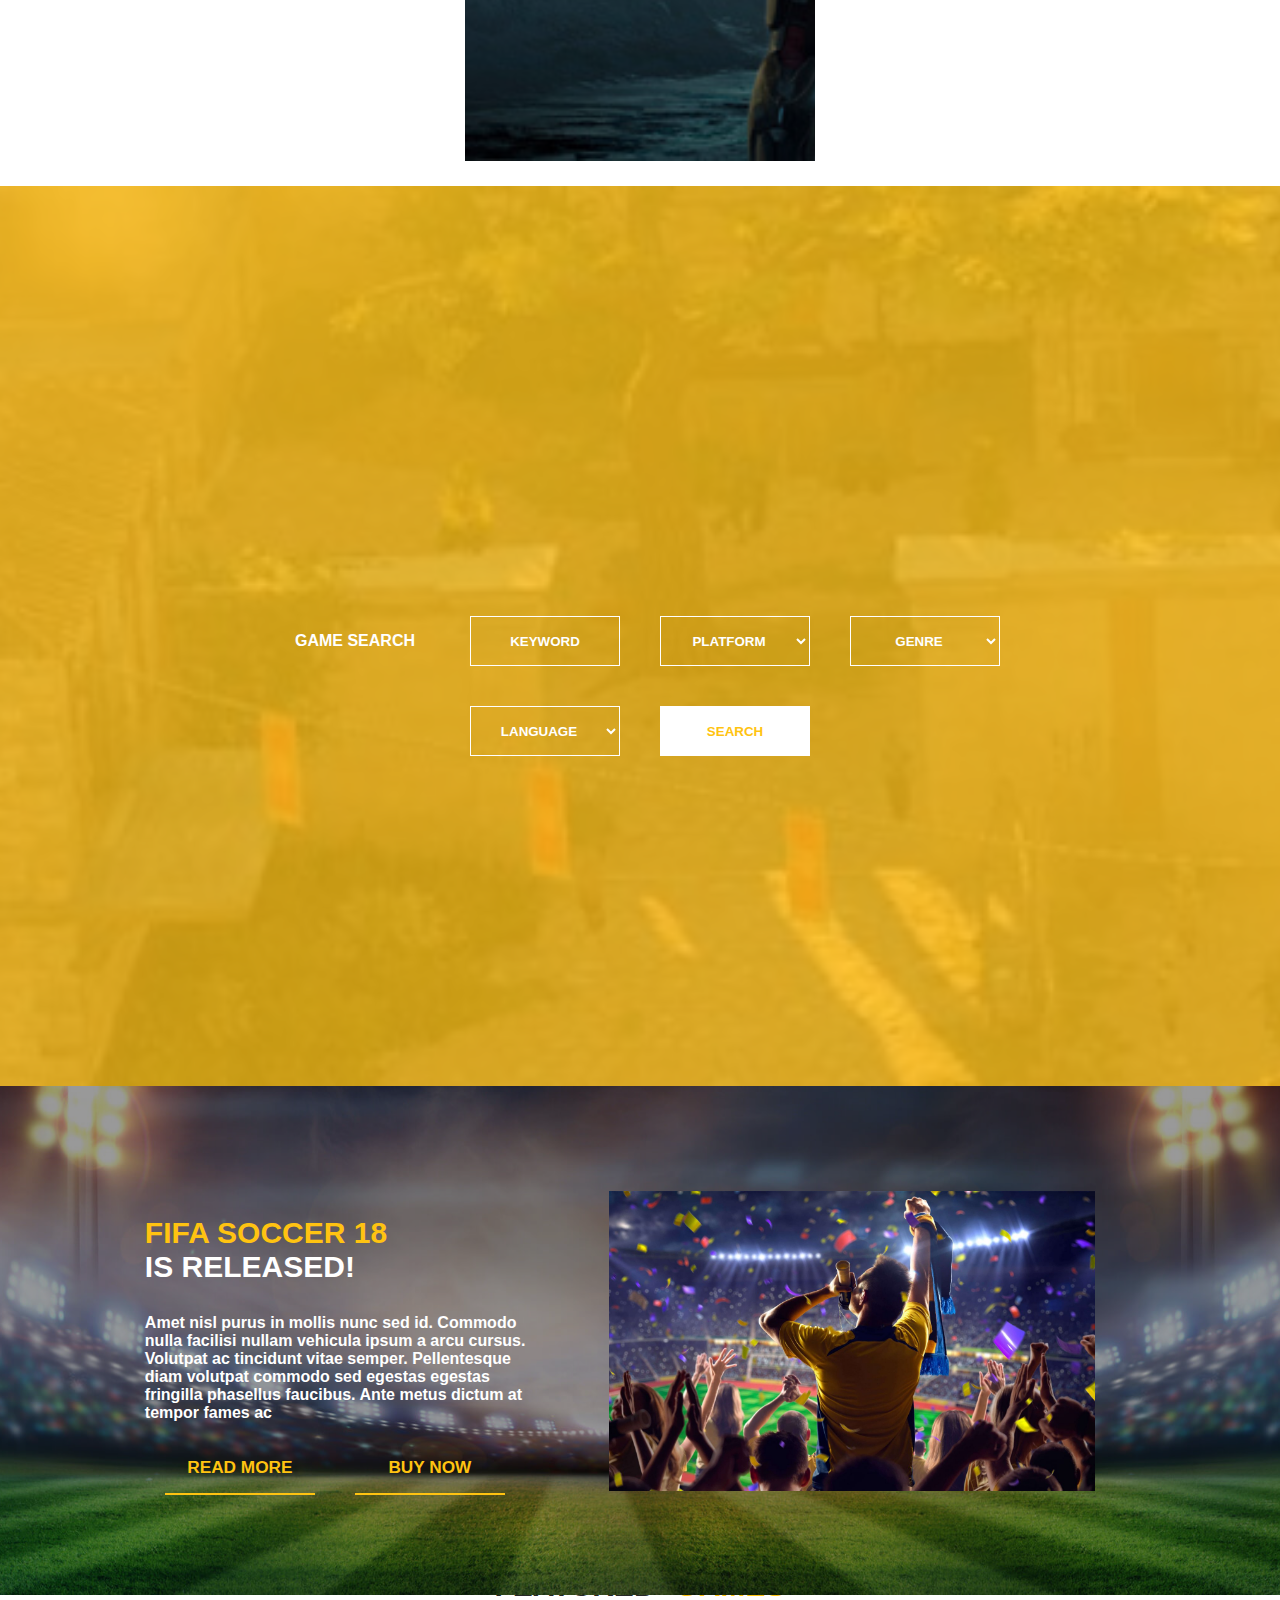
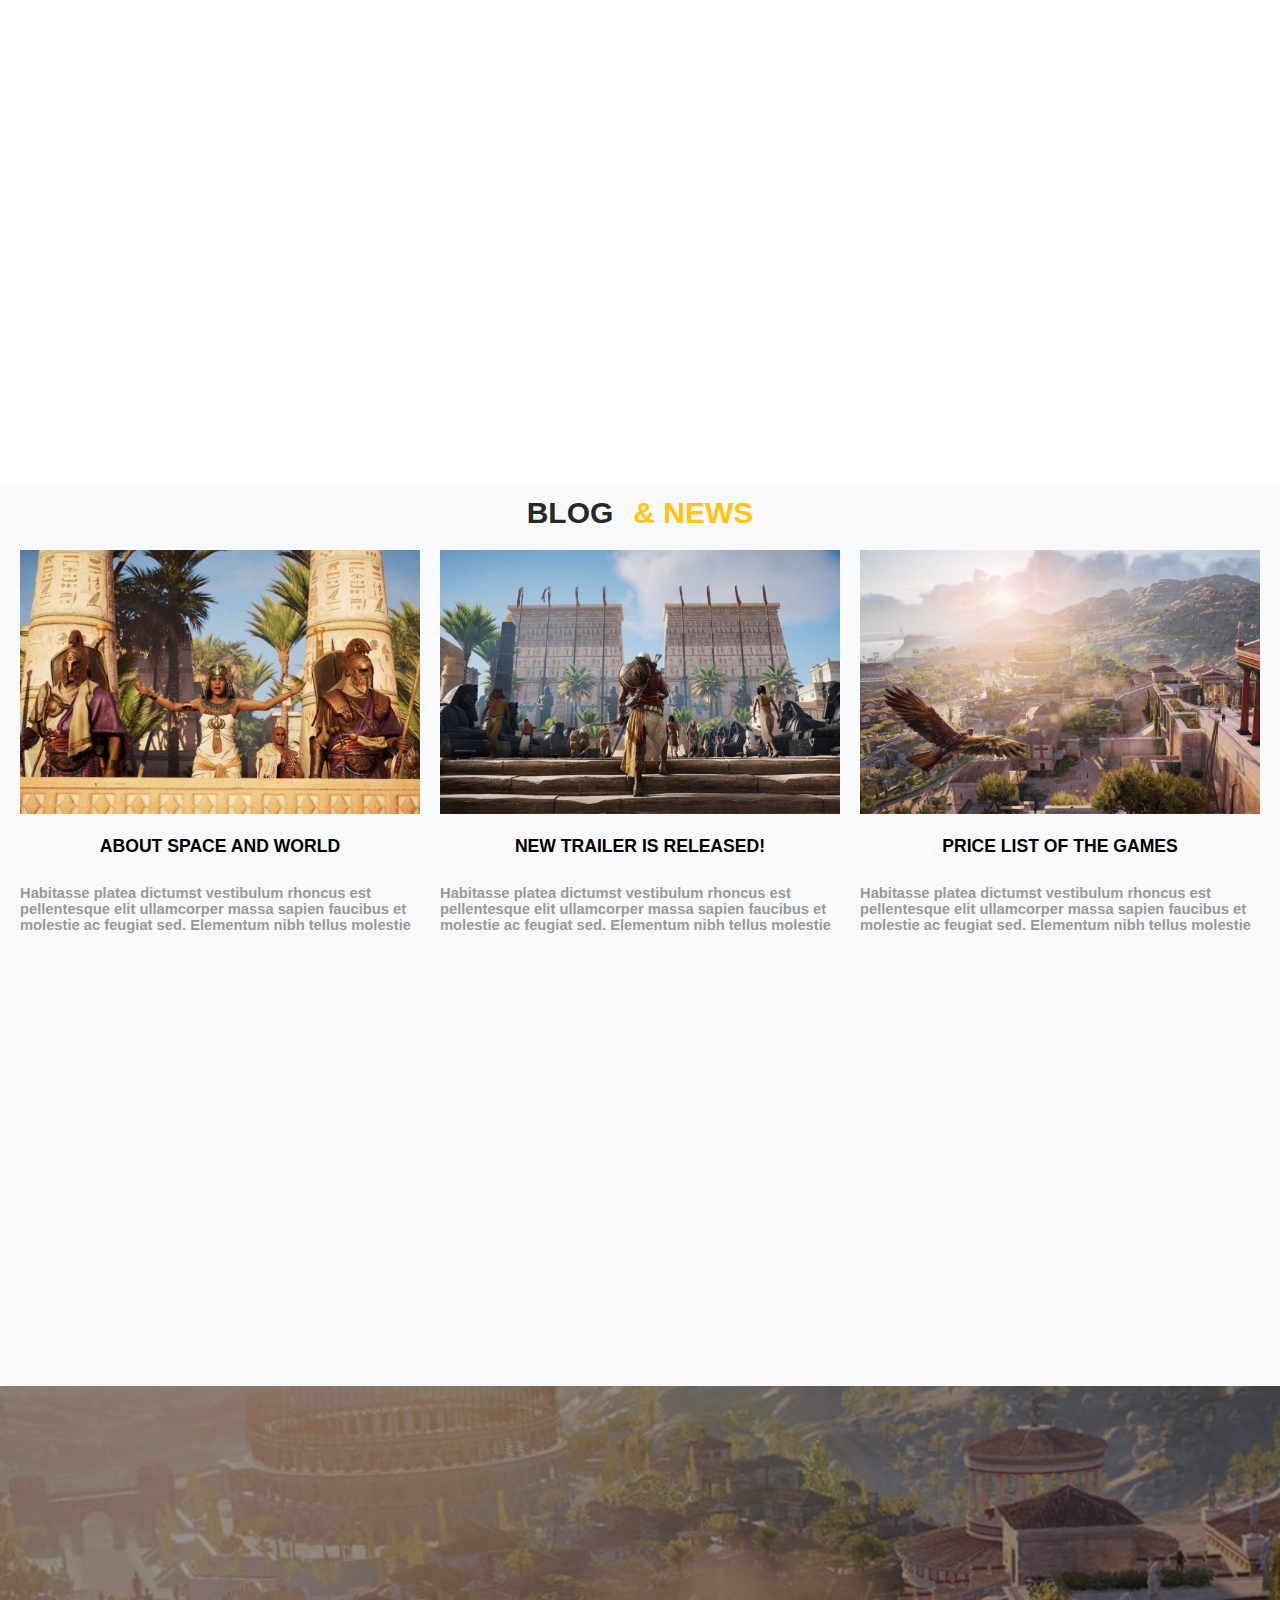
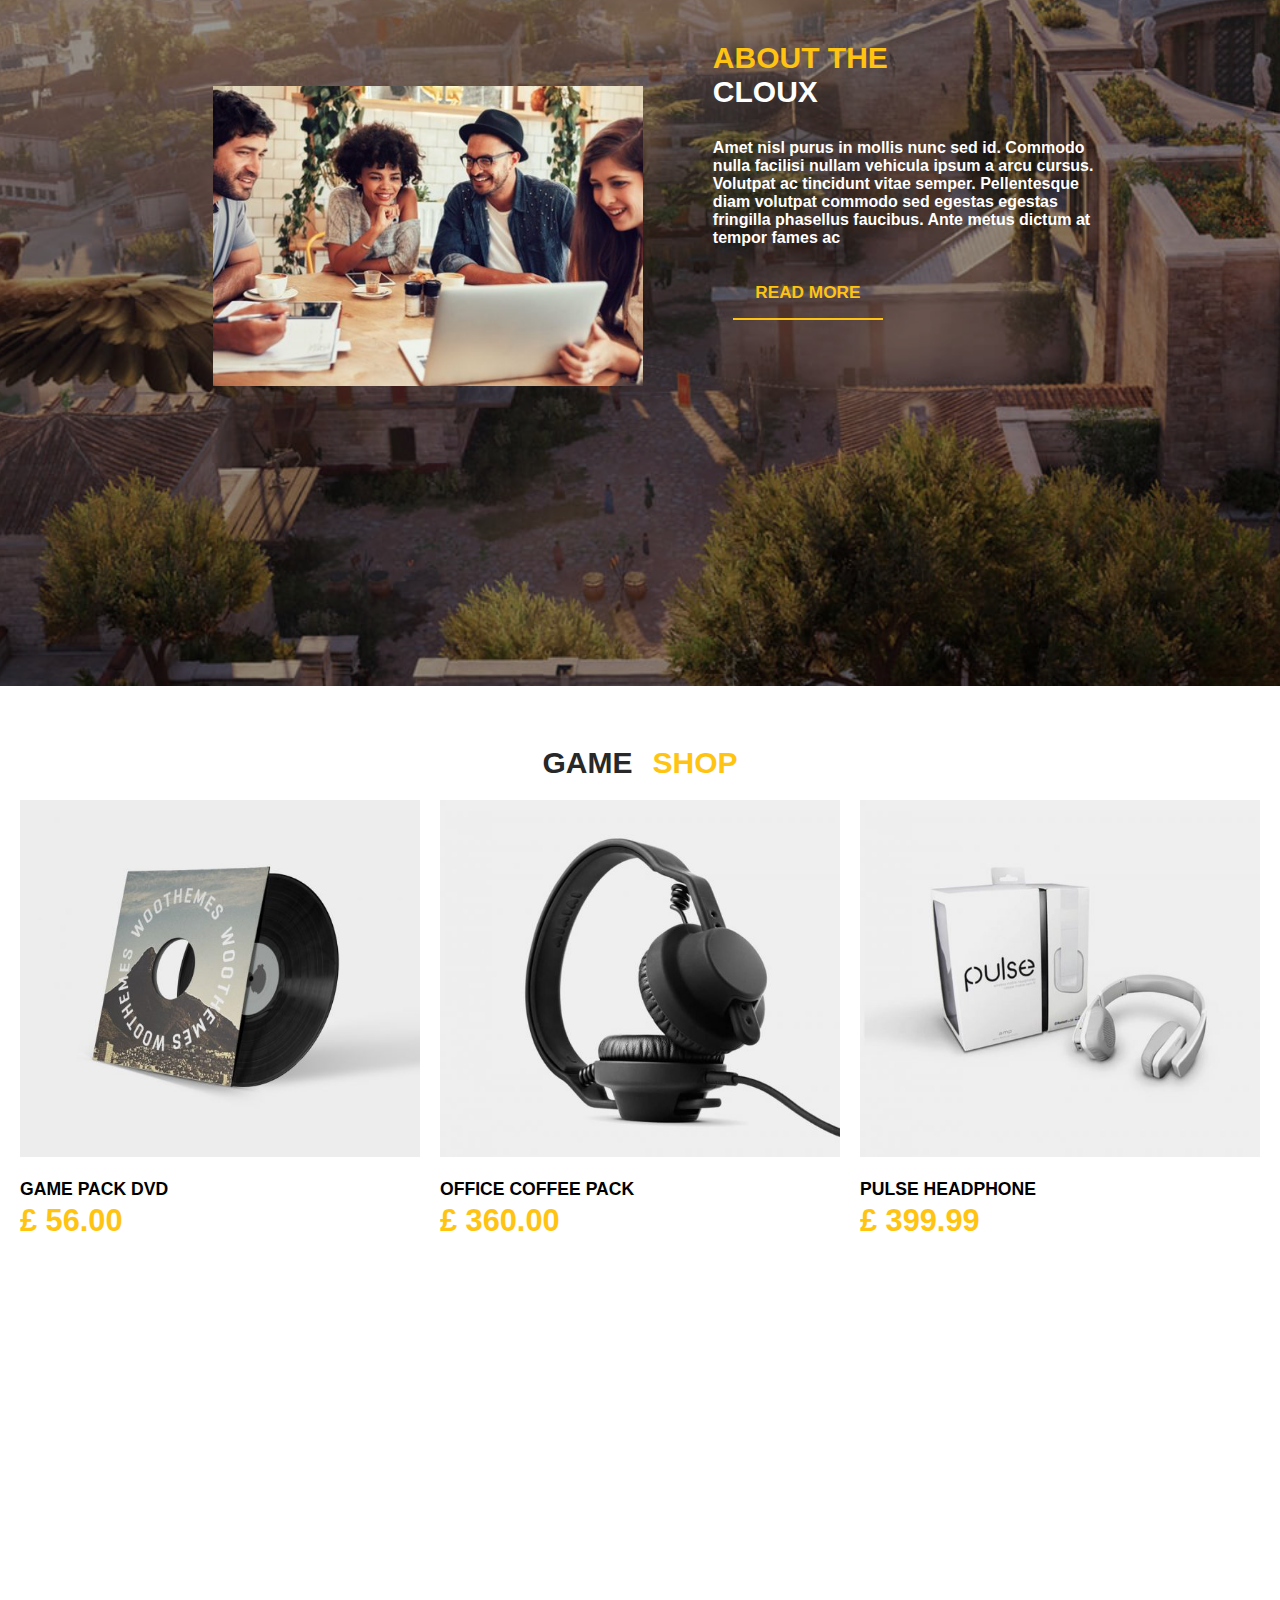
==== commit cc07d96a: "make adaptiv photo" ====
--- a/index.html
+++ b/index.html
@@ -1,3 +1,4 @@
+<<<<<<< HEAD
 <!DOCTYPE html>
 <html lang="en">
 <head>
@@ -287,4 +288,295 @@
     });
 </script>
 
+=======
+<!DOCTYPE html>
+<html lang="en">
+<head>
+    <meta charset="UTF-8">
+    <meta http-equiv="X-UA-Compatible" content="IE=edge">
+    <meta name="viewport" content="width=device-width, initial-scale=1.0">
+    <title>Document</title>
+    <link rel="stylesheet" href="./style/style.css">
+    <link rel="stylesheet" type="text/css" href="./script/slick/slick.css">
+    <link rel="stylesheet" type="text/css" href="./script/slick/slick-theme.css">
+</head>
+
+<body>
+    <section>
+        <div class="out-of-header">
+            <header>
+                <div class="header-logo">
+                    <img src="./image/header-logo.png" alt="logo">
+                </div>
+                <div class="header-menu">
+                    <div class="inner-header-menu">
+                        <div class="top-header-menu">
+                            <ul class="social-links">
+                                <li><a href=""><img src="./image/search-ico.png" alt="search"></a></li>
+                                <li><a href=""><img src="./image/fb-ico.png" alt="fb"></a></li>
+                                <li><a href=""><img src="./image/twitter-ico.png" alt="twitter"></a></li>
+                                <li><a href=""><img src="./image/google-ico.png" alt="google"></a></li>
+                                <li><a href=""><img src="./image/youtube-ico.png" alt="youtube"></a></li>
+                                <li><a href=""><img src="./image/inst-ico.png" alt="inst"></a></li>
+                                <li><a href=""><img src="./image/twitch-ico.png" alt="twitch"></a></li>
+                            </ul>
+                            <div class="login-signup">
+                                <a href="./login.html">Login</a>
+                                <a href="./registration.html">Sign Up</a>
+                            </div>
+                        </div>
+                        <div class="button-header-menu">
+                            <div>Home</div>
+                            <div>About</div>
+                            <div>Blog</div>
+                            <div>Games</div>
+                            <div>Community</div>
+                            <div>eSport</div>
+                            <div>Pages</div>
+                            <div>Contact</div>
+                        </div>
+                    </div>
+
+                    <div class="header-menu-dots">
+                        <div class="menu-dots">
+                            <span></span><span></span><span></span>
+        
+                        </div>
+                    </div>
+                </div>
+            </header>
+        </div>
+
+        <div class="single-item slider">
+            <div class="inner-slider">
+                <img src="./image/egypt-slider.jpg" alt="egypt">
+                <!-- <div class="title">Egypt and World</div> -->
+            </div>
+            <div class="inner-slider">
+                <img src="./image/football-slider.jpg" alt="football">
+                <!-- <div class="title">Gloria Soccer 2018</div> -->
+            </div>
+            <div class="inner-slider">
+                <img src="./image/nfs-slider.jpg" alt="nfs">
+                <!-- <div class="title">Return of the Cars</div> -->
+            </div>
+        </div>
+        <div class="header-hover"></div>
+        
+    </section>
+
+    <section class="section-three-box">
+        <div class="three-box">
+            <div class="inner-three box-1">
+                <div class="title-box">
+                    <p class="top-title">Our All Games</p>
+                    <p class="main-title">Cloux Games</p>
+                    <p class="text">Lorem ipsum dolor sit am consectetuer adipiscing elit sed diam nonummy nibh euismod tincidunt ut laoreet dolore magna.</p>
+                    <p class="cloux-button">All Games</p>
+                    <div class="inner-three-hover"></div>
+                </div>
+            </div>
+            <div class="inner-three box-2">
+                <div class="title-box">
+                    <p class="top-title">Our Developer Team</p>
+                    <p class="main-title">Cloux Team</p>
+                    <p class="text">Lorem ipsum dolor sit am consectetuer adipiscing elit sed diam nonummy nibh euismod tincidunt ut laoreet dolore magna.</p>
+                    <p class="cloux-button">Read More</p>
+                    <div class="inner-three-hover"></div>
+                </div>
+            </div>
+            <div class="inner-three box-3">
+                <div class="title-box">
+                    <p class="top-title">Documentations & Support</p>
+                    <p class="main-title">Help Center</p>
+                    <p class="text">Lorem ipsum dolor sit am consectetuer adipiscing elit sed diam nonummy nibh euismod tincidunt ut laoreet dolore magna.</p>
+                    <p class="cloux-button">Contact</p>
+                    <div class="inner-three-hover"></div>
+                </div>
+            </div>
+        </div>
+    </section>
+
+    <section class="section-games">
+        <div class="inner-section-games">
+            <div class="categorized-games">
+                <div class="all" onclick="funcSort('all')">All</div>
+                <div class="origin" onclick="funcSort('origin')">Origin</div>
+                <div class="ps4" onclick="funcSort('ps4')">PlayStation 4</div>
+                <div class="steam" onclick="funcSort('steam')">Steam</div>
+                <div class="uplay" onclick="funcSort('uaplay')">Uplay</div>
+                <div class="xboxOne" onclick="funcSort('xboxOne')">Xbox One</div>
+    
+            </div>
+            <div class="sorted-games"></div>
+        </div>
+    </section>
+
+    <section class="section-game-search">
+        <div class="game-search">
+            <div class="game-search-form">
+                <div class="items"><div class="item title">Game Search</div><div class="item keyword"><input type="text" name="keyword" placeholder="Keyword"></div><div class="item platform"><div class="cs-select" tabindex="0"><span class="cs-placeholder">Platform</span><div class="cs-options"><ul><li data-option="" data-value=""><span>Platform</span></li><li class="term-id-0" data-option="" data-value="58"><span>Mac OS X</span></li><li class="term-id-0" data-option="" data-value="76"><span>Microsoft Windows</span></li><li class="term-id-0" data-option="" data-value="36"><span>Origin</span></li><li class="term-id-0" data-option="" data-value="34"><span>PlayStation 4</span></li><li class="term-id-0" data-option="" data-value="37"><span>Steam</span></li><li class="term-id-0" data-option="" data-value="38"><span>Uplay</span></li><li class="term-id-0" data-option="" data-value="35"><span>Xbox One</span></li></ul></div><select name="platform" class="cs-select"><option value="">Platform</option><option value="58" data-class="term-id-0">Mac OS X</option><option value="76" data-class="term-id-0">Microsoft Windows</option><option value="36" data-class="term-id-0">Origin</option><option value="34" data-class="term-id-0">PlayStation 4</option><option value="37" data-class="term-id-0">Steam</option><option value="38" data-class="term-id-0">Uplay</option><option value="35" data-class="term-id-0">Xbox One</option></select></div></div><div class="item genre"><div class="cs-select" tabindex="0"><span class="cs-placeholder">Genre</span><div class="cs-options"><ul><li data-option="" data-value=""><span>Genre</span></li><li class="term-id-0" data-option="" data-value="49"><span>Action</span></li><li class="term-id-0" data-option="" data-value="50"><span>Adventure</span></li><li class="term-id-0" data-option="" data-value="56"><span>Casual</span></li><li class="term-id-0" data-option="" data-value="65"><span>FPS</span></li><li class="term-id-0" data-option="" data-value="57"><span>Massively Multiplayer</span></li><li class="term-id-0" data-option="" data-value="55"><span>Racing</span></li><li class="term-id-0" data-option="" data-value="51"><span>RPG</span></li><li class="term-id-0" data-option="" data-value="54"><span>Simulation</span></li><li class="term-id-0" data-option="" data-value="52"><span>Sports</span></li><li class="term-id-0" data-option="" data-value="53"><span>Strategy</span></li></ul></div><select name="genre" class="cs-select"><option value="">Genre</option><option value="49" data-class="term-id-0">Action</option><option value="50" data-class="term-id-0">Adventure</option><option value="56" data-class="term-id-0">Casual</option><option value="65" data-class="term-id-0">FPS</option><option value="57" data-class="term-id-0">Massively Multiplayer</option><option value="55" data-class="term-id-0">Racing</option><option value="51" data-class="term-id-0">RPG</option><option value="54" data-class="term-id-0">Simulation</option><option value="52" data-class="term-id-0">Sports</option><option value="53" data-class="term-id-0">Strategy</option></select></div></div><div class="item language"><div class="cs-select" tabindex="0"><span class="cs-placeholder">Language</span><div class="cs-options"><ul><li data-option="" data-value=""><span>Language</span></li><li class="term-id-0" data-option="" data-value="41"><span>English</span></li><li class="term-id-0" data-option="" data-value="45"><span>German</span></li><li class="term-id-0" data-option="" data-value="43"><span>Italian</span></li><li class="term-id-0" data-option="" data-value="46"><span>Portuguese</span></li><li class="term-id-0" data-option="" data-value="44"><span>Spanish</span></li><li class="term-id-0" data-option="" data-value="42"><span>Turkish</span></li></ul></div><select name="language" class="cs-select"><option value="">Language</option><option value="41" data-class="term-id-0">English</option><option value="45" data-class="term-id-0">German</option><option value="43" data-class="term-id-0">Italian</option><option value="46" data-class="term-id-0">Portuguese</option><option value="44" data-class="term-id-0">Spanish</option><option value="42" data-class="term-id-0">Turkish</option></select></div></div><div class="item submit"><button type="submit">Search</button></div></div>
+            
+            </div>
+            <div class="game-search-img"></div>
+            <div class="game-search-hover"></div>
+        </div>
+        <div class="section-game-bottom">
+            <div class="game-bottom-logo">
+                <div class="game-bottom-text">
+                    <div class="bottom-text-title">
+                        <p>FIFA Soccer 18 </p>
+                        <p>is Released!</p>
+                    </div>
+                    <div class="midle-text-title">
+                        Amet nisl purus in mollis nunc sed id. Commodo nulla facilisi nullam vehicula ipsum a arcu cursus. Volutpat ac tincidunt vitae semper. Pellentesque diam volutpat commodo sed egestas egestas fringilla phasellus faucibus. Ante metus dictum at tempor fames ac 
+                    </div>
+                    <div class="bottom-text-button">
+                        <div class="cloux-button">Read More</div>
+                        <div class="cloux-button">Buy Now</div>
+                    </div>
+
+                </div>
+                <div class="game-bottom-img">
+                    <img src="./image/football-slider.jpg" alt="football-img">
+                </div>
+                <div class="game-bottom-hover"></div>
+            </div>
+        </div>
+    </section>
+
+    <section class="section-featured-games">
+        <div class="featured-games-title">
+            <p>Featured</p>
+            <p>Games</p>
+        </div>
+        <div class="featured-games"></div>
+
+    </section>
+
+    <section class="section-blog-news">
+        <div class="blog-news-title">
+            <p>Blog</p>
+            <p>& News</p>
+        </div>
+        <div class="blog-news-games">
+            <div class="gameBox blog-games">
+                <img src="./image/blognew-gallery-1.jpg" alt="">
+                <div class="blog-news-text">
+                    <p class="gameBox-title">About Space and World</p>
+                    <p class="gameBox-text">Habitasse platea dictumst vestibulum rhoncus est pellentesque elit ullamcorper massa sapien faucibus et molestie ac feugiat sed. Elementum nibh tellus molestie nunc non blandit massa enim nec. Eget gravida cum sociis natoque penatibus magnis. At quis risus vulputate viverra maecenas.</p>
+                </div>
+            </div>
+            <div class="gameBox blog-games">
+                <img src="./image/blognew-gallery-2.jpg" alt="">
+                <div class="blog-news-text">
+                    <p class="gameBox-title">New Trailer is Released!</p>
+                    <p class="gameBox-text">Habitasse platea dictumst vestibulum rhoncus est pellentesque elit ullamcorper massa sapien faucibus et molestie ac feugiat sed. Elementum nibh tellus molestie nunc non blandit massa enim nec. Eget gravida cum sociis natoque penatibus magnis. At quis risus vulputate viverra maecenas.</p>
+                </div>
+            </div>
+            <div class="gameBox blog-games">
+                <img src="./image/blognew-gallery-3.jpg" alt="">
+                <div class="blog-news-text">
+                    <p class="gameBox-title">Price List of the Games</p>
+                    <p class="gameBox-text">Habitasse platea dictumst vestibulum rhoncus est pellentesque elit ullamcorper massa sapien faucibus et molestie ac feugiat sed. Elementum nibh tellus molestie nunc non blandit massa enim nec. Eget gravida cum sociis natoque penatibus magnis. At quis risus vulputate viverra maecenas.</p>
+                </div>
+            </div>
+        </div>
+
+    </section>
+
+    <section class="section-about-cloux">
+        <div class="about-cloux-logo">
+            <div class="about-cloux-img">
+                <img src="./image/about-box-image.jpg" alt="about-box-img">
+            </div>
+            <div class="game-bottom-text">
+                <div class="bottom-text-title">
+                    <p>About the </p>
+                    <p>Cloux</p>
+                </div>
+                <div class="midle-text-title">
+                    Amet nisl purus in mollis nunc sed id. Commodo nulla facilisi nullam vehicula ipsum a arcu cursus. Volutpat ac tincidunt vitae semper. Pellentesque diam volutpat commodo sed egestas egestas fringilla phasellus faucibus. Ante metus dictum at tempor fames ac 
+                </div>
+                <div class="bottom-text-button">
+                    <div class="cloux-button">Read More</div>
+                </div>
+            </div>
+            <div class="game-bottom-hover"></div>
+        </div>
+    </section>
+
+    <section class="section-game-shop">
+        <div class="blog-news-title">
+            <p>Game</p>
+            <p>Shop</p>
+        </div>
+        <div class="blog-news-games">
+            <div class="gameBox gameShops blog-games">
+                <img src="./image/game-shop-img1.jpg" alt="">
+                <div class="game-shop-text">
+                    <p class="gameShop-title">Game Pack DVD</p>
+                    <p class="gameShop-text">£ 56.00</p>
+                </div>
+            </div>
+            <div class="gameBox gameShop blog-games">
+                <img src="./image/game-shop-img2.jpg" alt="">
+                <div class="game-shop-text">
+                    <p class="gameShop-title">Office Coffee Pack</p>
+                    <p class="gameShop-text">£ 360.00</p>
+                </div>
+            </div>
+            <div class="gameBox gameShop blog-games">
+                <img src="./image/game-shop-img3.jpg" alt="">
+                <div class="game-shop-text">
+                    <p class="gameShop-title">Pulse Headphone</p>
+                    <p class="gameShop-text">£ 399.99</p>
+                </div>
+            </div>
+        </div>
+
+    </section>
+
+    <section>
+        <div class="game-search">
+            <div class="game-search-form">
+                <div class="items">
+                    <div class="item title">Newsletter:</div>
+                    <div class="item keyword"><input type="text" name="keyword" placeholder="Your email"></div>
+                    <div class="item keyword"><input type="text" name="keyword" placeholder="First Name"></div>
+                    <div class="item keyword"><input type="text" name="keyword" placeholder="Last Name"></div>
+                    <div class="item submit"><button type="submit">Submit</button></div>
+                </div>
+            
+            </div>
+            <div class="game-search-img"></div>
+            <div class="game-search-hover"></div>
+        </div>
+    </section>
+
+    
+</body>
+
+<script src="https://code.jquery.com/jquery-2.2.0.min.js" type="text/javascript"></script>
+<script src="./script/slick/slick.js" type="text/javascript" charset="utf-8"></script>
+
+<script src="./script/script.js"></script>
+<script src="./script/sort-games.js"></script>
+<script src="./script/featured-games.js"></script>
+
+<script type="text/javascript">
+    $(document).on('ready', function() {
+      $(".single-item").slick({
+        dots: true,
+        vertical: false,
+        centerMode: false,
+        slidesToShow: 1,
+        slidesToScroll: 1,
+        autoplay: true,
+        arrows: false
+      });      
+    });
+</script>
+
+>>>>>>> eb75b878c358a474e8a8654a649398d22152f63f
 </html>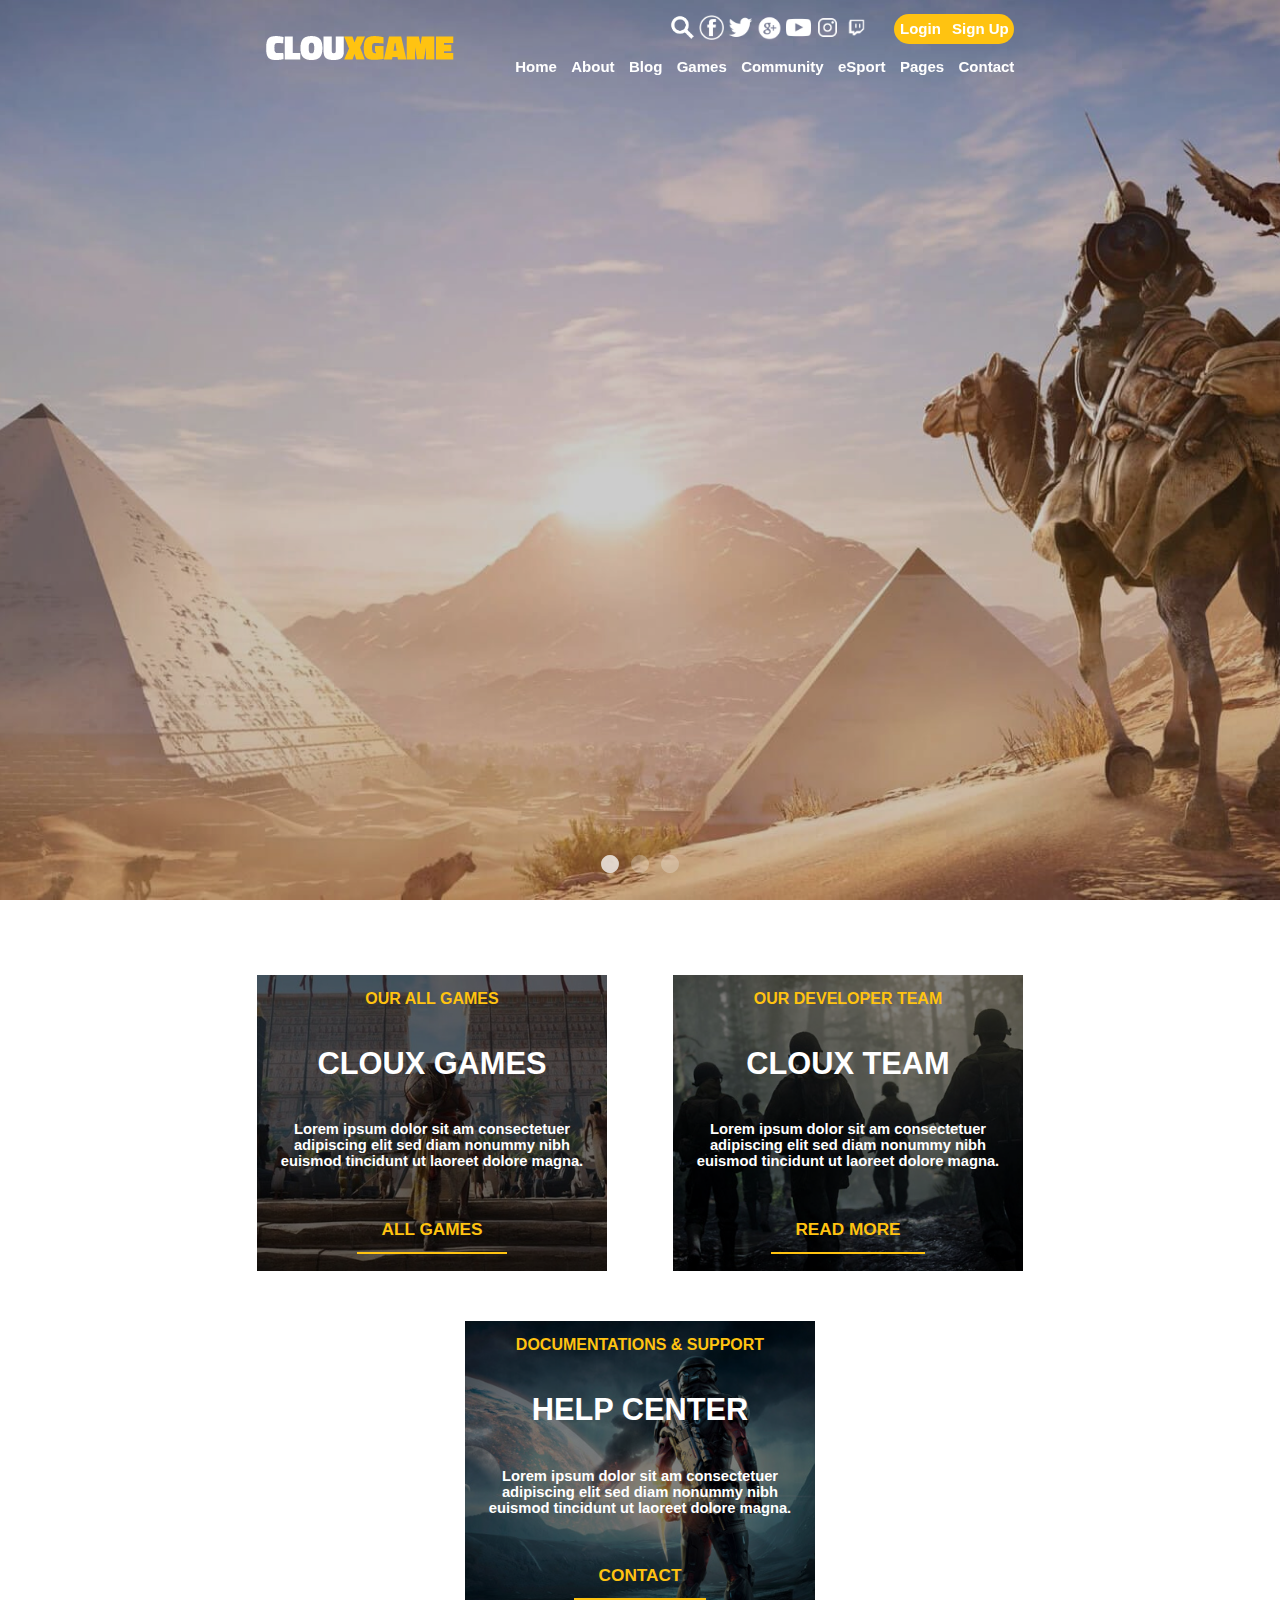
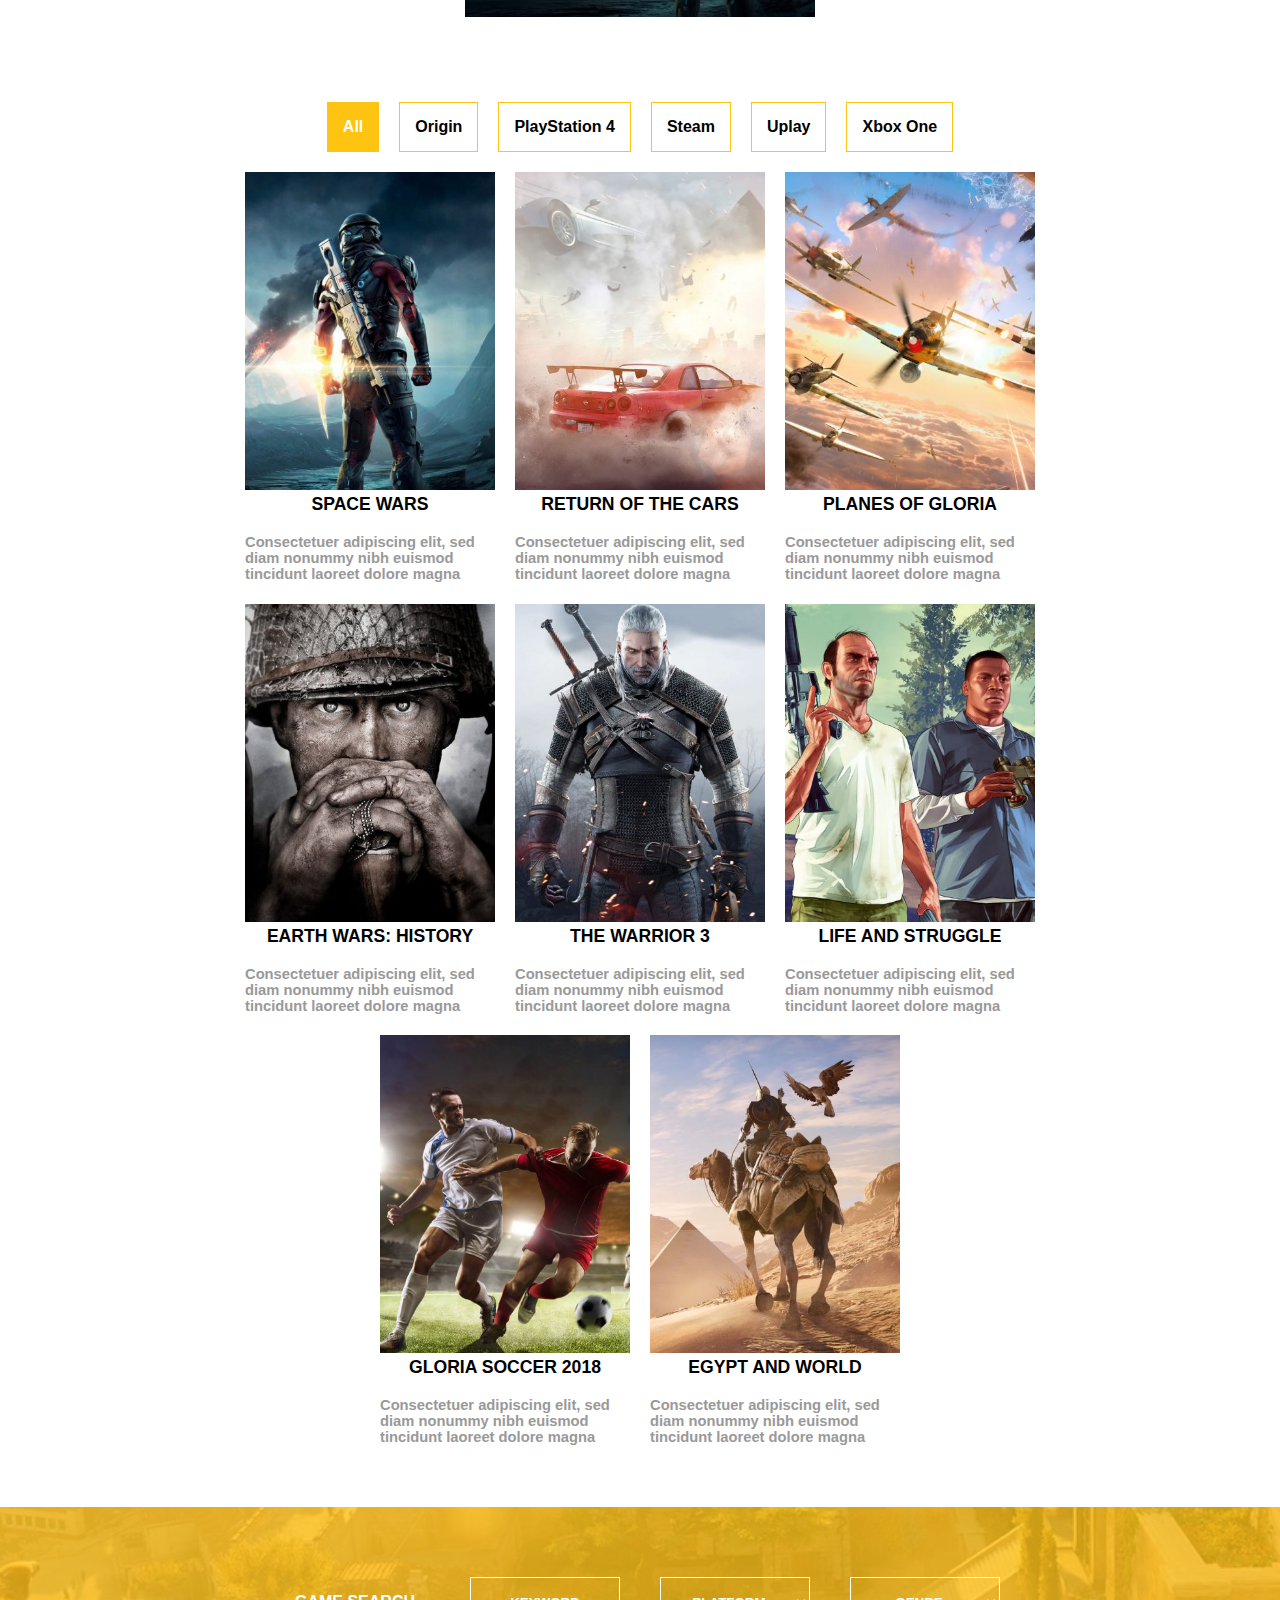
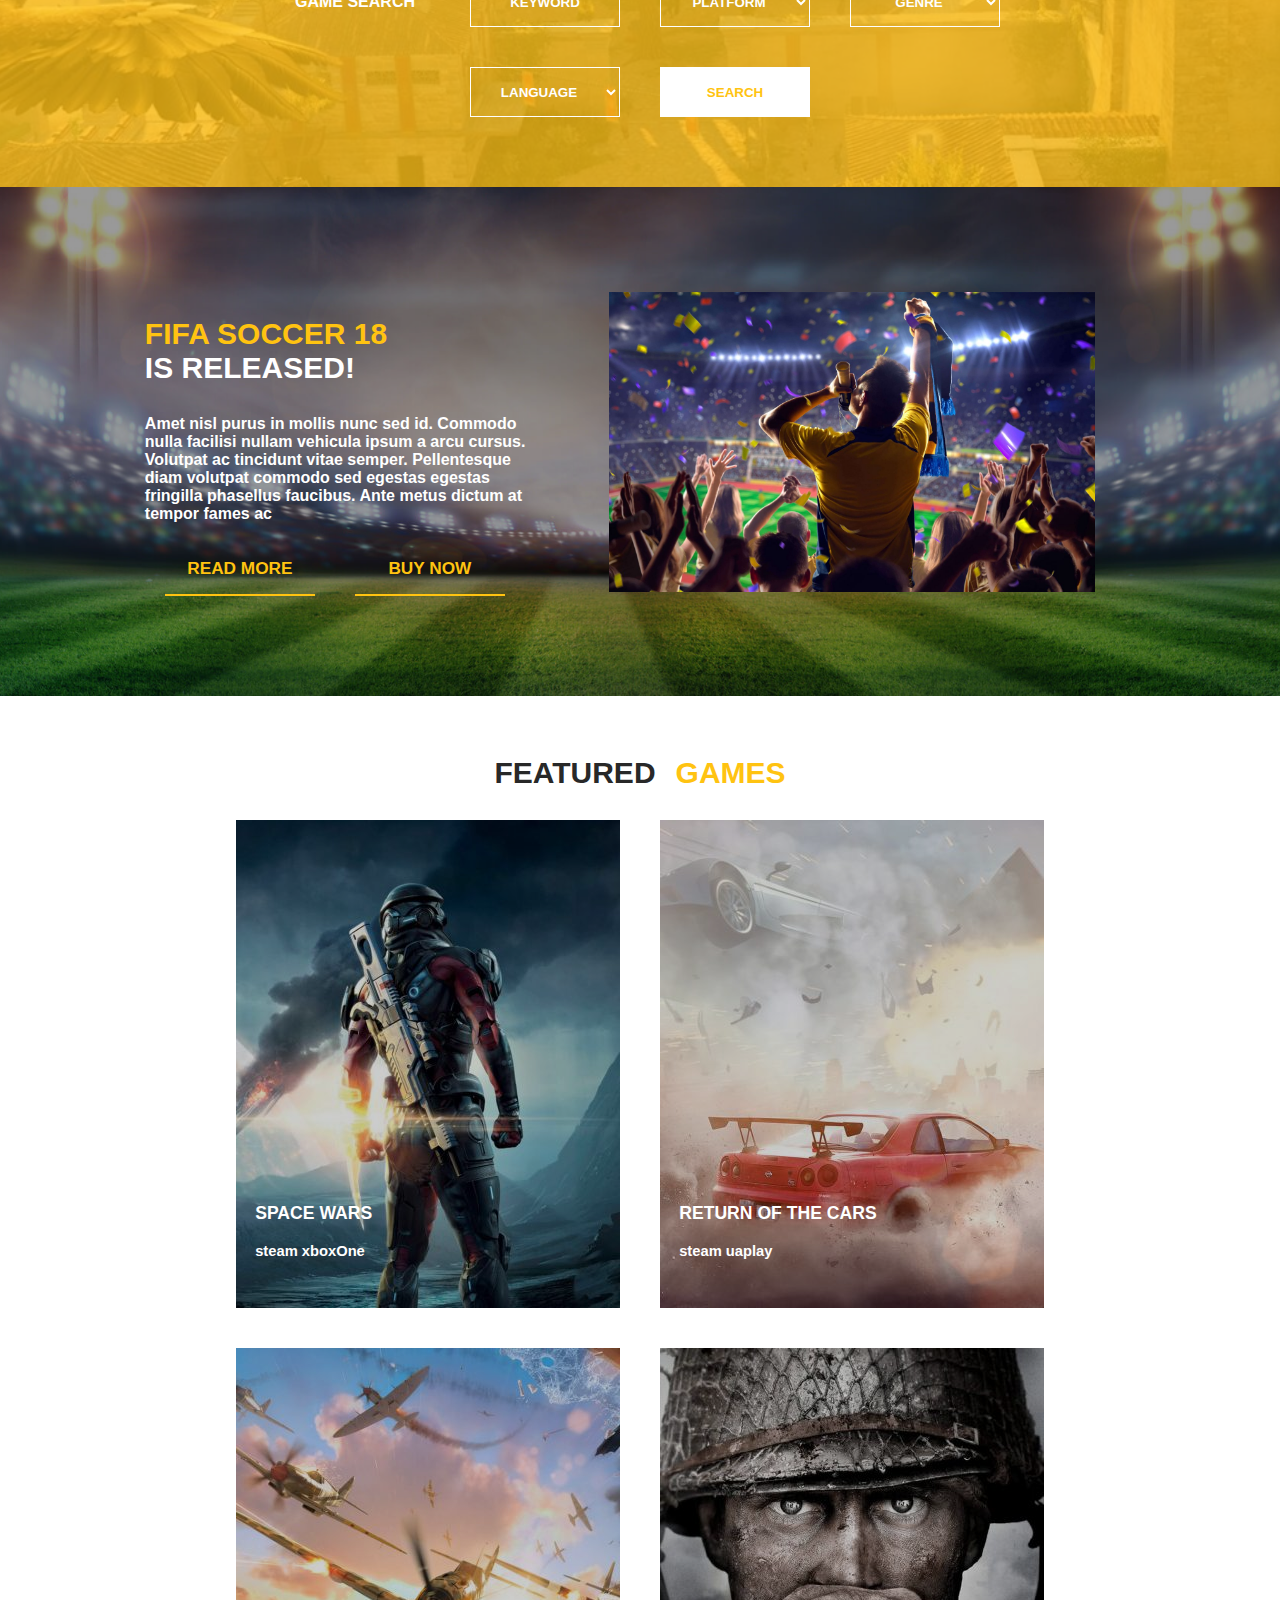
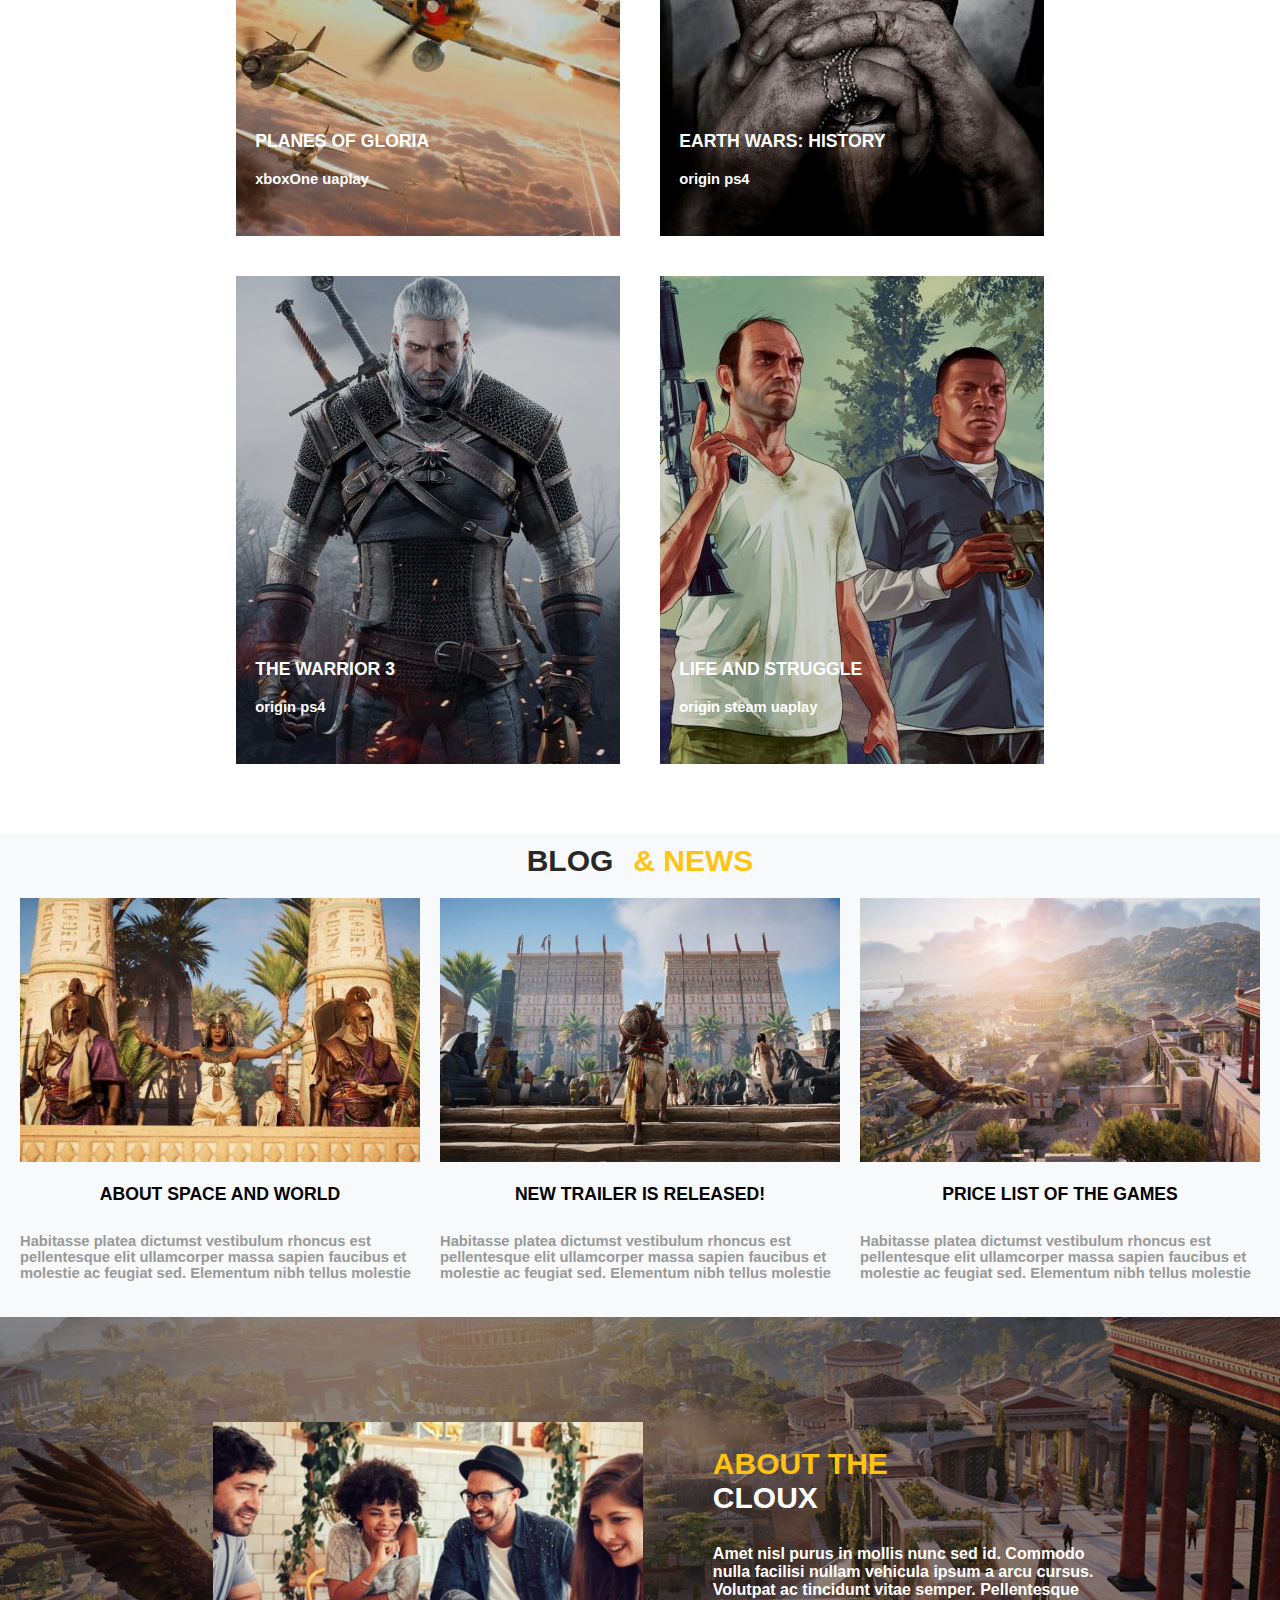
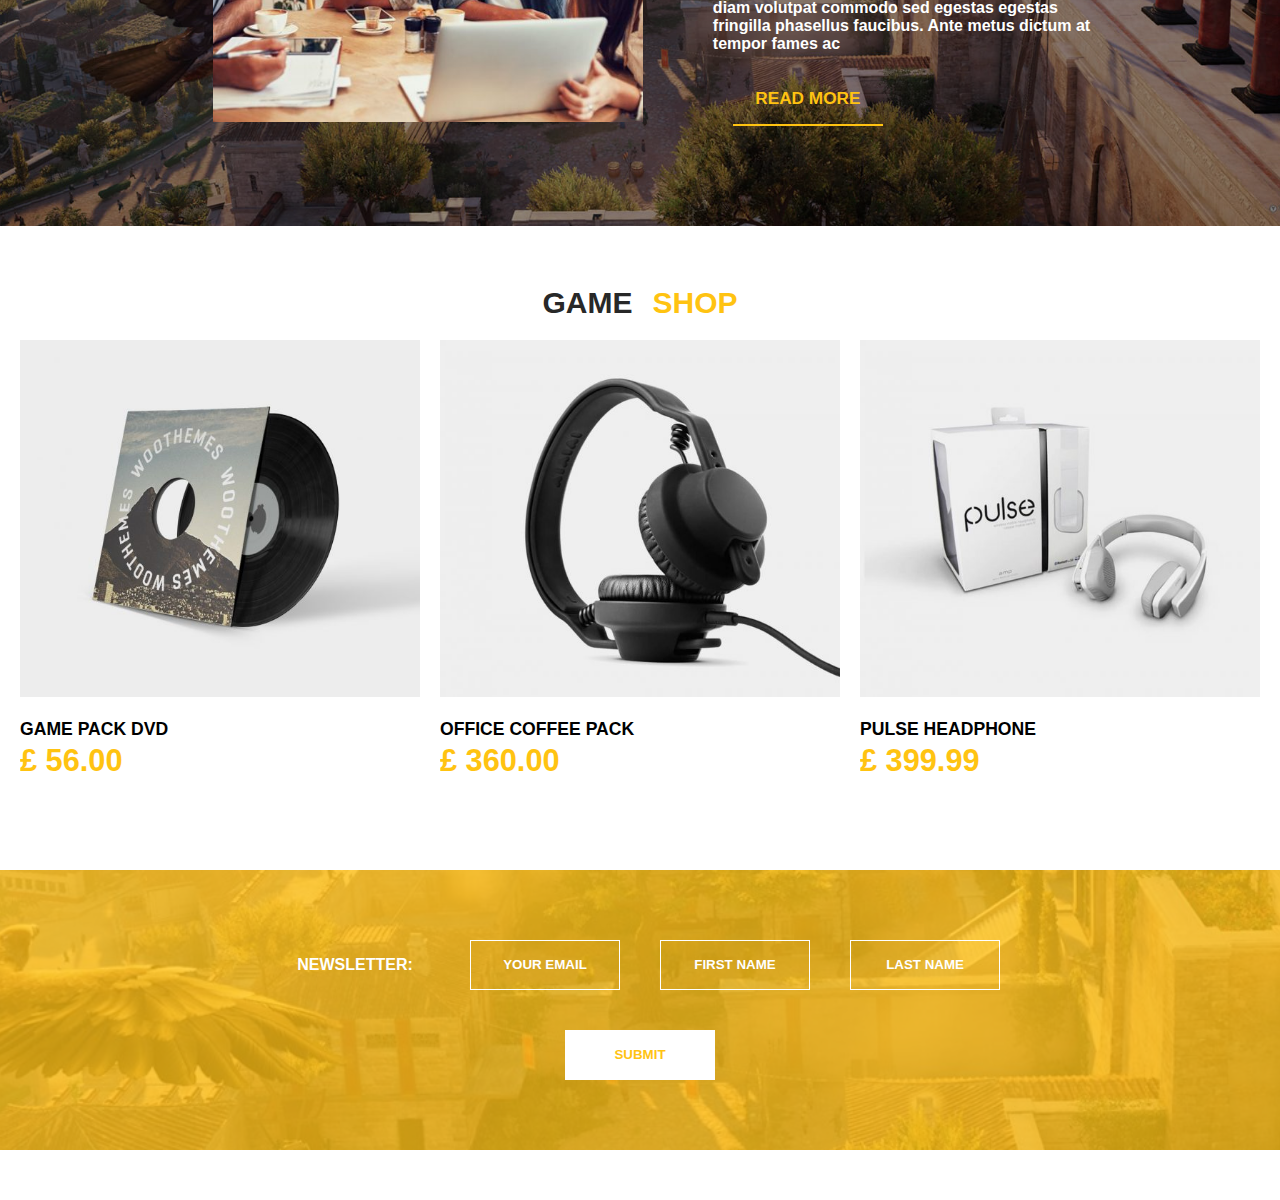
==== commit 0f89128d: "change html" ====
--- a/index.html
+++ b/index.html
@@ -1,4 +1,3 @@
-<<<<<<< HEAD
 <!DOCTYPE html>
 <html lang="en">
 <head>
@@ -288,295 +287,4 @@
     });
 </script>
 
-=======
-<!DOCTYPE html>
-<html lang="en">
-<head>
-    <meta charset="UTF-8">
-    <meta http-equiv="X-UA-Compatible" content="IE=edge">
-    <meta name="viewport" content="width=device-width, initial-scale=1.0">
-    <title>Document</title>
-    <link rel="stylesheet" href="./style/style.css">
-    <link rel="stylesheet" type="text/css" href="./script/slick/slick.css">
-    <link rel="stylesheet" type="text/css" href="./script/slick/slick-theme.css">
-</head>
-
-<body>
-    <section>
-        <div class="out-of-header">
-            <header>
-                <div class="header-logo">
-                    <img src="./image/header-logo.png" alt="logo">
-                </div>
-                <div class="header-menu">
-                    <div class="inner-header-menu">
-                        <div class="top-header-menu">
-                            <ul class="social-links">
-                                <li><a href=""><img src="./image/search-ico.png" alt="search"></a></li>
-                                <li><a href=""><img src="./image/fb-ico.png" alt="fb"></a></li>
-                                <li><a href=""><img src="./image/twitter-ico.png" alt="twitter"></a></li>
-                                <li><a href=""><img src="./image/google-ico.png" alt="google"></a></li>
-                                <li><a href=""><img src="./image/youtube-ico.png" alt="youtube"></a></li>
-                                <li><a href=""><img src="./image/inst-ico.png" alt="inst"></a></li>
-                                <li><a href=""><img src="./image/twitch-ico.png" alt="twitch"></a></li>
-                            </ul>
-                            <div class="login-signup">
-                                <a href="./login.html">Login</a>
-                                <a href="./registration.html">Sign Up</a>
-                            </div>
-                        </div>
-                        <div class="button-header-menu">
-                            <div>Home</div>
-                            <div>About</div>
-                            <div>Blog</div>
-                            <div>Games</div>
-                            <div>Community</div>
-                            <div>eSport</div>
-                            <div>Pages</div>
-                            <div>Contact</div>
-                        </div>
-                    </div>
-
-                    <div class="header-menu-dots">
-                        <div class="menu-dots">
-                            <span></span><span></span><span></span>
-        
-                        </div>
-                    </div>
-                </div>
-            </header>
-        </div>
-
-        <div class="single-item slider">
-            <div class="inner-slider">
-                <img src="./image/egypt-slider.jpg" alt="egypt">
-                <!-- <div class="title">Egypt and World</div> -->
-            </div>
-            <div class="inner-slider">
-                <img src="./image/football-slider.jpg" alt="football">
-                <!-- <div class="title">Gloria Soccer 2018</div> -->
-            </div>
-            <div class="inner-slider">
-                <img src="./image/nfs-slider.jpg" alt="nfs">
-                <!-- <div class="title">Return of the Cars</div> -->
-            </div>
-        </div>
-        <div class="header-hover"></div>
-        
-    </section>
-
-    <section class="section-three-box">
-        <div class="three-box">
-            <div class="inner-three box-1">
-                <div class="title-box">
-                    <p class="top-title">Our All Games</p>
-                    <p class="main-title">Cloux Games</p>
-                    <p class="text">Lorem ipsum dolor sit am consectetuer adipiscing elit sed diam nonummy nibh euismod tincidunt ut laoreet dolore magna.</p>
-                    <p class="cloux-button">All Games</p>
-                    <div class="inner-three-hover"></div>
-                </div>
-            </div>
-            <div class="inner-three box-2">
-                <div class="title-box">
-                    <p class="top-title">Our Developer Team</p>
-                    <p class="main-title">Cloux Team</p>
-                    <p class="text">Lorem ipsum dolor sit am consectetuer adipiscing elit sed diam nonummy nibh euismod tincidunt ut laoreet dolore magna.</p>
-                    <p class="cloux-button">Read More</p>
-                    <div class="inner-three-hover"></div>
-                </div>
-            </div>
-            <div class="inner-three box-3">
-                <div class="title-box">
-                    <p class="top-title">Documentations & Support</p>
-                    <p class="main-title">Help Center</p>
-                    <p class="text">Lorem ipsum dolor sit am consectetuer adipiscing elit sed diam nonummy nibh euismod tincidunt ut laoreet dolore magna.</p>
-                    <p class="cloux-button">Contact</p>
-                    <div class="inner-three-hover"></div>
-                </div>
-            </div>
-        </div>
-    </section>
-
-    <section class="section-games">
-        <div class="inner-section-games">
-            <div class="categorized-games">
-                <div class="all" onclick="funcSort('all')">All</div>
-                <div class="origin" onclick="funcSort('origin')">Origin</div>
-                <div class="ps4" onclick="funcSort('ps4')">PlayStation 4</div>
-                <div class="steam" onclick="funcSort('steam')">Steam</div>
-                <div class="uplay" onclick="funcSort('uaplay')">Uplay</div>
-                <div class="xboxOne" onclick="funcSort('xboxOne')">Xbox One</div>
-    
-            </div>
-            <div class="sorted-games"></div>
-        </div>
-    </section>
-
-    <section class="section-game-search">
-        <div class="game-search">
-            <div class="game-search-form">
-                <div class="items"><div class="item title">Game Search</div><div class="item keyword"><input type="text" name="keyword" placeholder="Keyword"></div><div class="item platform"><div class="cs-select" tabindex="0"><span class="cs-placeholder">Platform</span><div class="cs-options"><ul><li data-option="" data-value=""><span>Platform</span></li><li class="term-id-0" data-option="" data-value="58"><span>Mac OS X</span></li><li class="term-id-0" data-option="" data-value="76"><span>Microsoft Windows</span></li><li class="term-id-0" data-option="" data-value="36"><span>Origin</span></li><li class="term-id-0" data-option="" data-value="34"><span>PlayStation 4</span></li><li class="term-id-0" data-option="" data-value="37"><span>Steam</span></li><li class="term-id-0" data-option="" data-value="38"><span>Uplay</span></li><li class="term-id-0" data-option="" data-value="35"><span>Xbox One</span></li></ul></div><select name="platform" class="cs-select"><option value="">Platform</option><option value="58" data-class="term-id-0">Mac OS X</option><option value="76" data-class="term-id-0">Microsoft Windows</option><option value="36" data-class="term-id-0">Origin</option><option value="34" data-class="term-id-0">PlayStation 4</option><option value="37" data-class="term-id-0">Steam</option><option value="38" data-class="term-id-0">Uplay</option><option value="35" data-class="term-id-0">Xbox One</option></select></div></div><div class="item genre"><div class="cs-select" tabindex="0"><span class="cs-placeholder">Genre</span><div class="cs-options"><ul><li data-option="" data-value=""><span>Genre</span></li><li class="term-id-0" data-option="" data-value="49"><span>Action</span></li><li class="term-id-0" data-option="" data-value="50"><span>Adventure</span></li><li class="term-id-0" data-option="" data-value="56"><span>Casual</span></li><li class="term-id-0" data-option="" data-value="65"><span>FPS</span></li><li class="term-id-0" data-option="" data-value="57"><span>Massively Multiplayer</span></li><li class="term-id-0" data-option="" data-value="55"><span>Racing</span></li><li class="term-id-0" data-option="" data-value="51"><span>RPG</span></li><li class="term-id-0" data-option="" data-value="54"><span>Simulation</span></li><li class="term-id-0" data-option="" data-value="52"><span>Sports</span></li><li class="term-id-0" data-option="" data-value="53"><span>Strategy</span></li></ul></div><select name="genre" class="cs-select"><option value="">Genre</option><option value="49" data-class="term-id-0">Action</option><option value="50" data-class="term-id-0">Adventure</option><option value="56" data-class="term-id-0">Casual</option><option value="65" data-class="term-id-0">FPS</option><option value="57" data-class="term-id-0">Massively Multiplayer</option><option value="55" data-class="term-id-0">Racing</option><option value="51" data-class="term-id-0">RPG</option><option value="54" data-class="term-id-0">Simulation</option><option value="52" data-class="term-id-0">Sports</option><option value="53" data-class="term-id-0">Strategy</option></select></div></div><div class="item language"><div class="cs-select" tabindex="0"><span class="cs-placeholder">Language</span><div class="cs-options"><ul><li data-option="" data-value=""><span>Language</span></li><li class="term-id-0" data-option="" data-value="41"><span>English</span></li><li class="term-id-0" data-option="" data-value="45"><span>German</span></li><li class="term-id-0" data-option="" data-value="43"><span>Italian</span></li><li class="term-id-0" data-option="" data-value="46"><span>Portuguese</span></li><li class="term-id-0" data-option="" data-value="44"><span>Spanish</span></li><li class="term-id-0" data-option="" data-value="42"><span>Turkish</span></li></ul></div><select name="language" class="cs-select"><option value="">Language</option><option value="41" data-class="term-id-0">English</option><option value="45" data-class="term-id-0">German</option><option value="43" data-class="term-id-0">Italian</option><option value="46" data-class="term-id-0">Portuguese</option><option value="44" data-class="term-id-0">Spanish</option><option value="42" data-class="term-id-0">Turkish</option></select></div></div><div class="item submit"><button type="submit">Search</button></div></div>
-            
-            </div>
-            <div class="game-search-img"></div>
-            <div class="game-search-hover"></div>
-        </div>
-        <div class="section-game-bottom">
-            <div class="game-bottom-logo">
-                <div class="game-bottom-text">
-                    <div class="bottom-text-title">
-                        <p>FIFA Soccer 18 </p>
-                        <p>is Released!</p>
-                    </div>
-                    <div class="midle-text-title">
-                        Amet nisl purus in mollis nunc sed id. Commodo nulla facilisi nullam vehicula ipsum a arcu cursus. Volutpat ac tincidunt vitae semper. Pellentesque diam volutpat commodo sed egestas egestas fringilla phasellus faucibus. Ante metus dictum at tempor fames ac 
-                    </div>
-                    <div class="bottom-text-button">
-                        <div class="cloux-button">Read More</div>
-                        <div class="cloux-button">Buy Now</div>
-                    </div>
-
-                </div>
-                <div class="game-bottom-img">
-                    <img src="./image/football-slider.jpg" alt="football-img">
-                </div>
-                <div class="game-bottom-hover"></div>
-            </div>
-        </div>
-    </section>
-
-    <section class="section-featured-games">
-        <div class="featured-games-title">
-            <p>Featured</p>
-            <p>Games</p>
-        </div>
-        <div class="featured-games"></div>
-
-    </section>
-
-    <section class="section-blog-news">
-        <div class="blog-news-title">
-            <p>Blog</p>
-            <p>& News</p>
-        </div>
-        <div class="blog-news-games">
-            <div class="gameBox blog-games">
-                <img src="./image/blognew-gallery-1.jpg" alt="">
-                <div class="blog-news-text">
-                    <p class="gameBox-title">About Space and World</p>
-                    <p class="gameBox-text">Habitasse platea dictumst vestibulum rhoncus est pellentesque elit ullamcorper massa sapien faucibus et molestie ac feugiat sed. Elementum nibh tellus molestie nunc non blandit massa enim nec. Eget gravida cum sociis natoque penatibus magnis. At quis risus vulputate viverra maecenas.</p>
-                </div>
-            </div>
-            <div class="gameBox blog-games">
-                <img src="./image/blognew-gallery-2.jpg" alt="">
-                <div class="blog-news-text">
-                    <p class="gameBox-title">New Trailer is Released!</p>
-                    <p class="gameBox-text">Habitasse platea dictumst vestibulum rhoncus est pellentesque elit ullamcorper massa sapien faucibus et molestie ac feugiat sed. Elementum nibh tellus molestie nunc non blandit massa enim nec. Eget gravida cum sociis natoque penatibus magnis. At quis risus vulputate viverra maecenas.</p>
-                </div>
-            </div>
-            <div class="gameBox blog-games">
-                <img src="./image/blognew-gallery-3.jpg" alt="">
-                <div class="blog-news-text">
-                    <p class="gameBox-title">Price List of the Games</p>
-                    <p class="gameBox-text">Habitasse platea dictumst vestibulum rhoncus est pellentesque elit ullamcorper massa sapien faucibus et molestie ac feugiat sed. Elementum nibh tellus molestie nunc non blandit massa enim nec. Eget gravida cum sociis natoque penatibus magnis. At quis risus vulputate viverra maecenas.</p>
-                </div>
-            </div>
-        </div>
-
-    </section>
-
-    <section class="section-about-cloux">
-        <div class="about-cloux-logo">
-            <div class="about-cloux-img">
-                <img src="./image/about-box-image.jpg" alt="about-box-img">
-            </div>
-            <div class="game-bottom-text">
-                <div class="bottom-text-title">
-                    <p>About the </p>
-                    <p>Cloux</p>
-                </div>
-                <div class="midle-text-title">
-                    Amet nisl purus in mollis nunc sed id. Commodo nulla facilisi nullam vehicula ipsum a arcu cursus. Volutpat ac tincidunt vitae semper. Pellentesque diam volutpat commodo sed egestas egestas fringilla phasellus faucibus. Ante metus dictum at tempor fames ac 
-                </div>
-                <div class="bottom-text-button">
-                    <div class="cloux-button">Read More</div>
-                </div>
-            </div>
-            <div class="game-bottom-hover"></div>
-        </div>
-    </section>
-
-    <section class="section-game-shop">
-        <div class="blog-news-title">
-            <p>Game</p>
-            <p>Shop</p>
-        </div>
-        <div class="blog-news-games">
-            <div class="gameBox gameShops blog-games">
-                <img src="./image/game-shop-img1.jpg" alt="">
-                <div class="game-shop-text">
-                    <p class="gameShop-title">Game Pack DVD</p>
-                    <p class="gameShop-text">£ 56.00</p>
-                </div>
-            </div>
-            <div class="gameBox gameShop blog-games">
-                <img src="./image/game-shop-img2.jpg" alt="">
-                <div class="game-shop-text">
-                    <p class="gameShop-title">Office Coffee Pack</p>
-                    <p class="gameShop-text">£ 360.00</p>
-                </div>
-            </div>
-            <div class="gameBox gameShop blog-games">
-                <img src="./image/game-shop-img3.jpg" alt="">
-                <div class="game-shop-text">
-                    <p class="gameShop-title">Pulse Headphone</p>
-                    <p class="gameShop-text">£ 399.99</p>
-                </div>
-            </div>
-        </div>
-
-    </section>
-
-    <section>
-        <div class="game-search">
-            <div class="game-search-form">
-                <div class="items">
-                    <div class="item title">Newsletter:</div>
-                    <div class="item keyword"><input type="text" name="keyword" placeholder="Your email"></div>
-                    <div class="item keyword"><input type="text" name="keyword" placeholder="First Name"></div>
-                    <div class="item keyword"><input type="text" name="keyword" placeholder="Last Name"></div>
-                    <div class="item submit"><button type="submit">Submit</button></div>
-                </div>
-            
-            </div>
-            <div class="game-search-img"></div>
-            <div class="game-search-hover"></div>
-        </div>
-    </section>
-
-    
-</body>
-
-<script src="https://code.jquery.com/jquery-2.2.0.min.js" type="text/javascript"></script>
-<script src="./script/slick/slick.js" type="text/javascript" charset="utf-8"></script>
-
-<script src="./script/script.js"></script>
-<script src="./script/sort-games.js"></script>
-<script src="./script/featured-games.js"></script>
-
-<script type="text/javascript">
-    $(document).on('ready', function() {
-      $(".single-item").slick({
-        dots: true,
-        vertical: false,
-        centerMode: false,
-        slidesToShow: 1,
-        slidesToScroll: 1,
-        autoplay: true,
-        arrows: false
-      });      
-    });
-</script>
-
->>>>>>> eb75b878c358a474e8a8654a649398d22152f63f
 </html>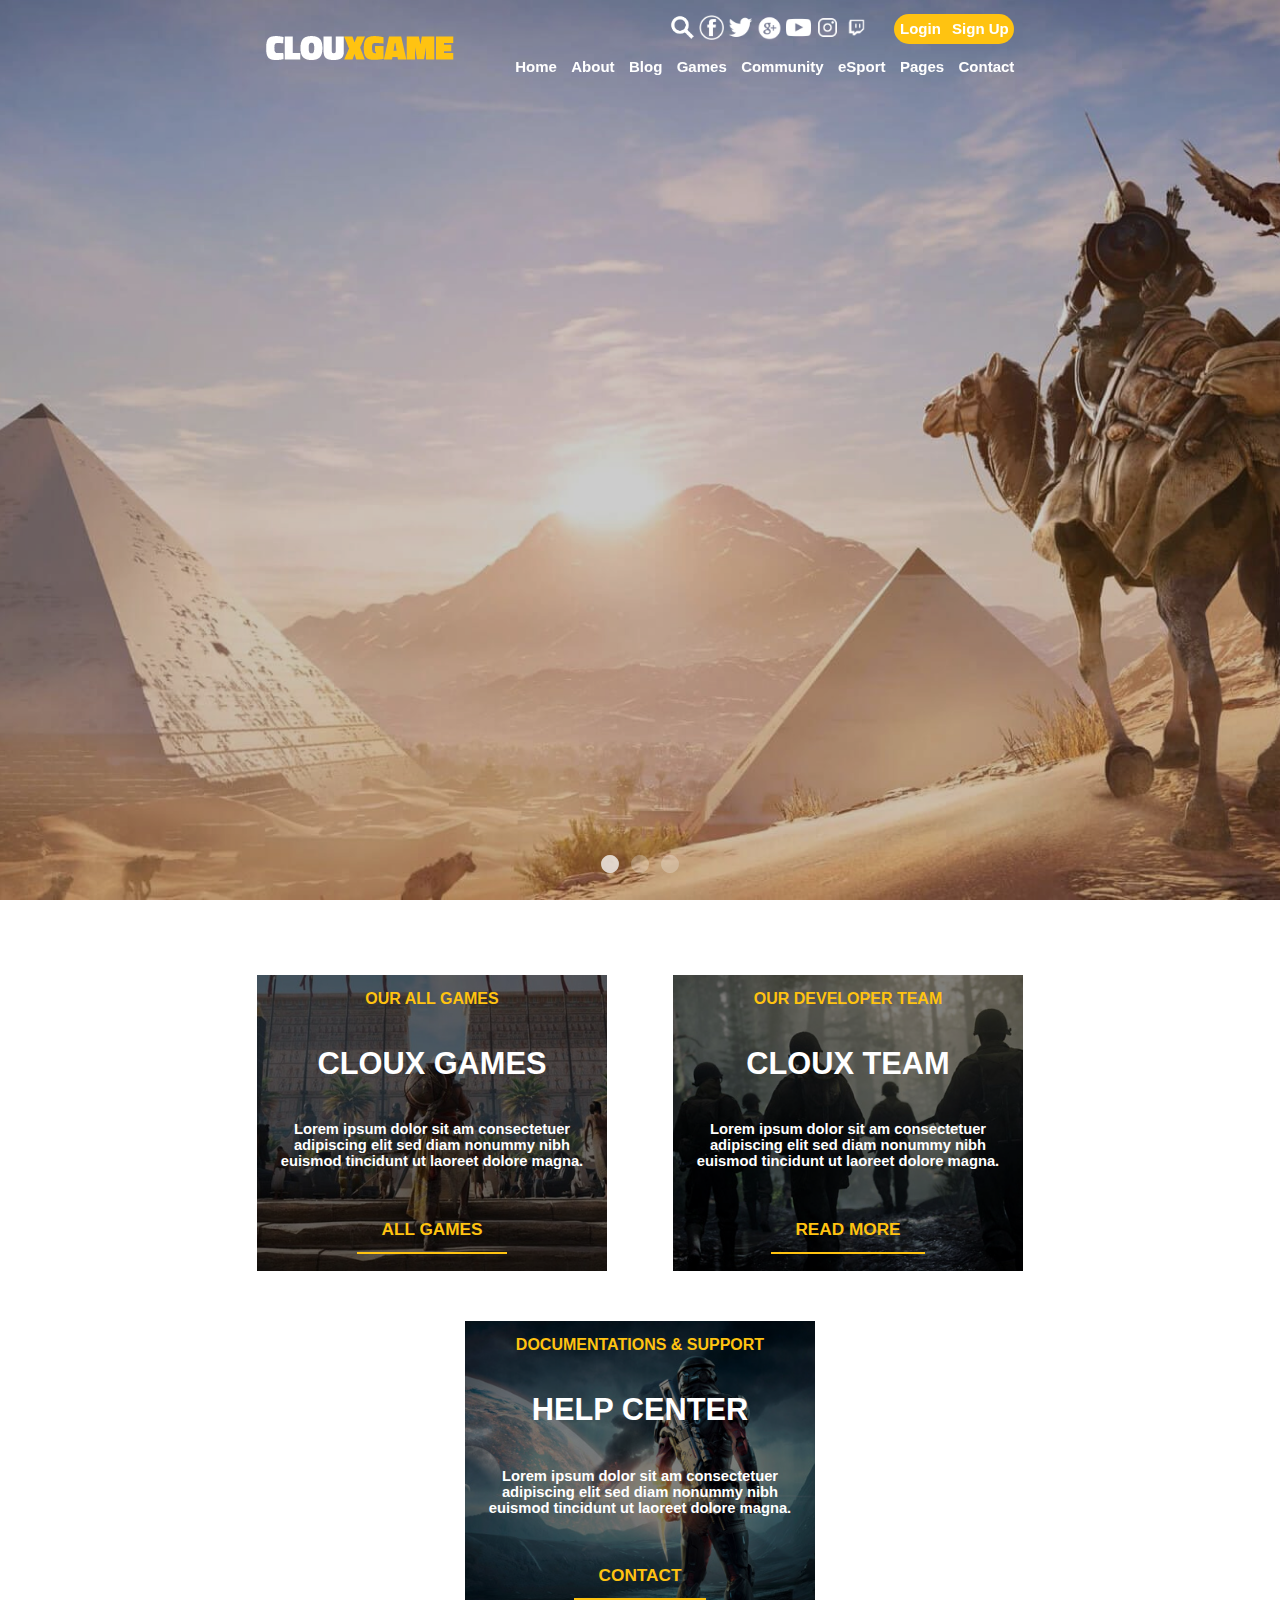
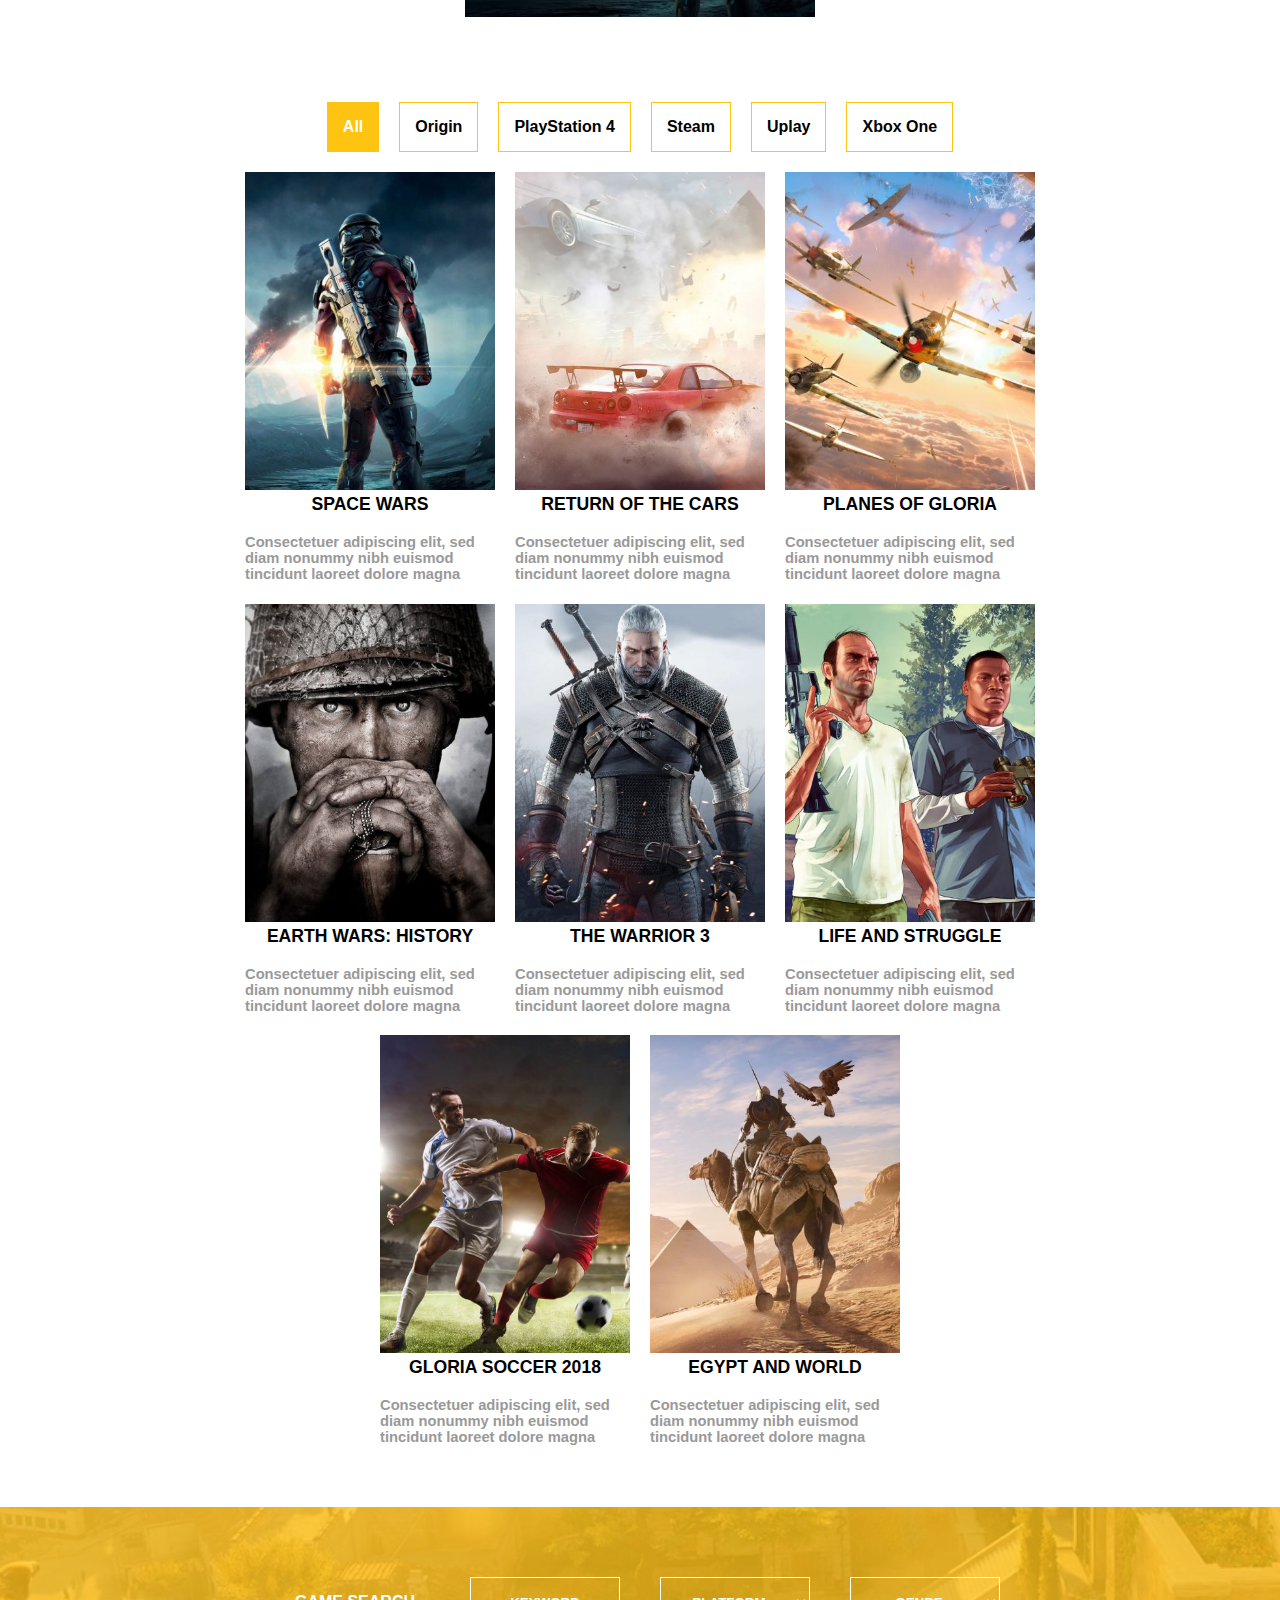
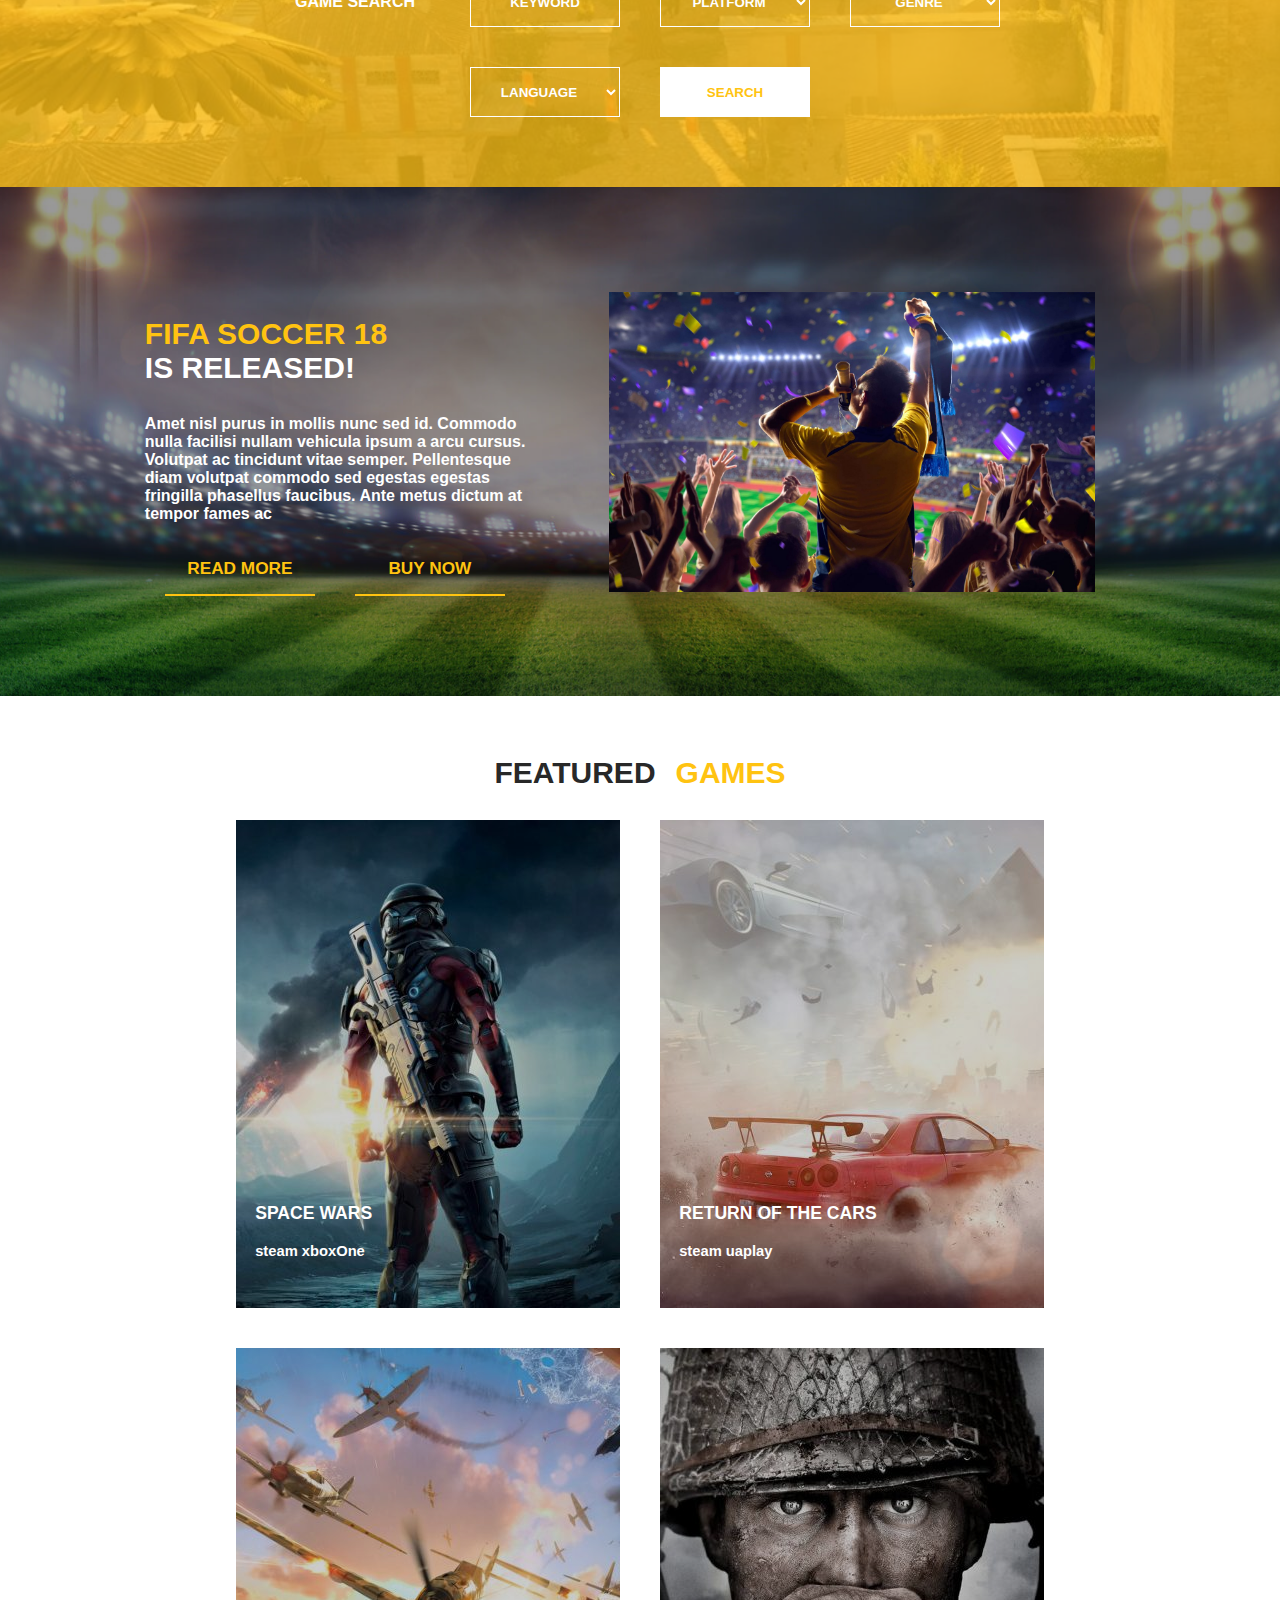
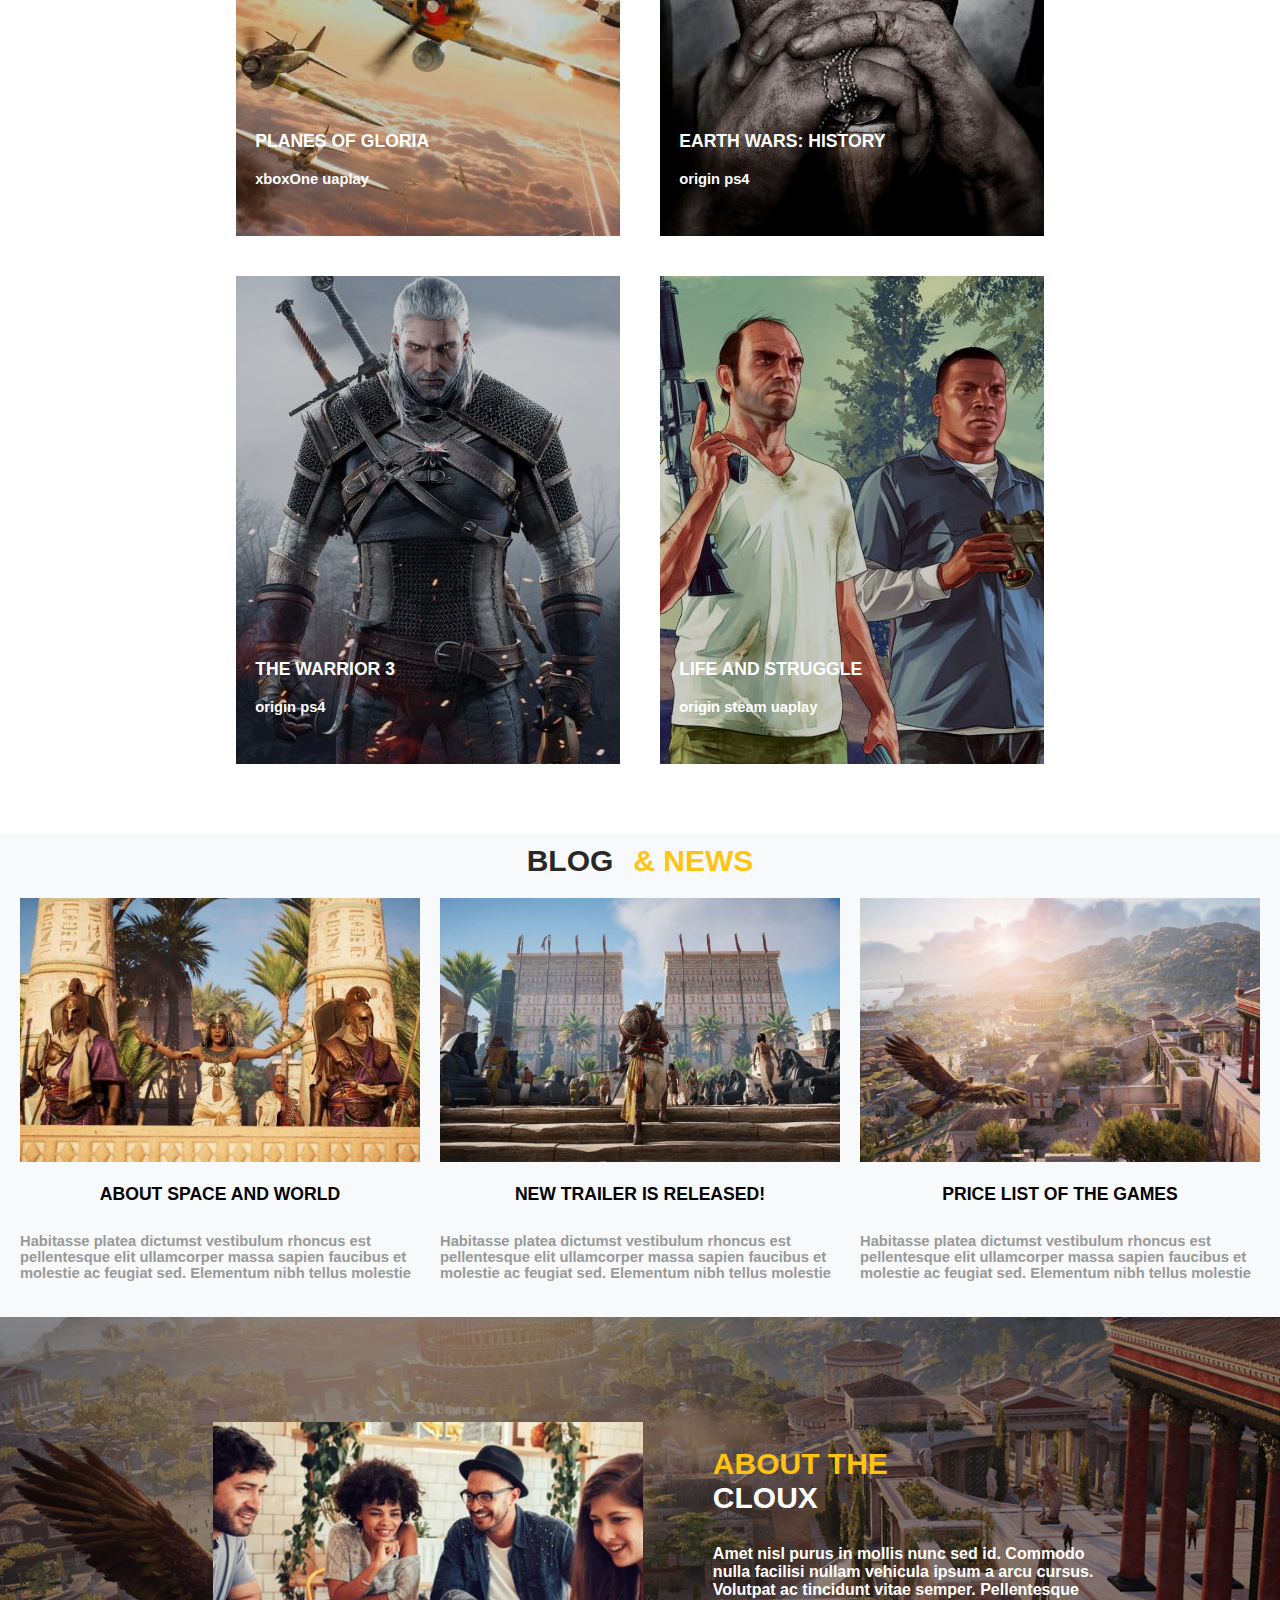
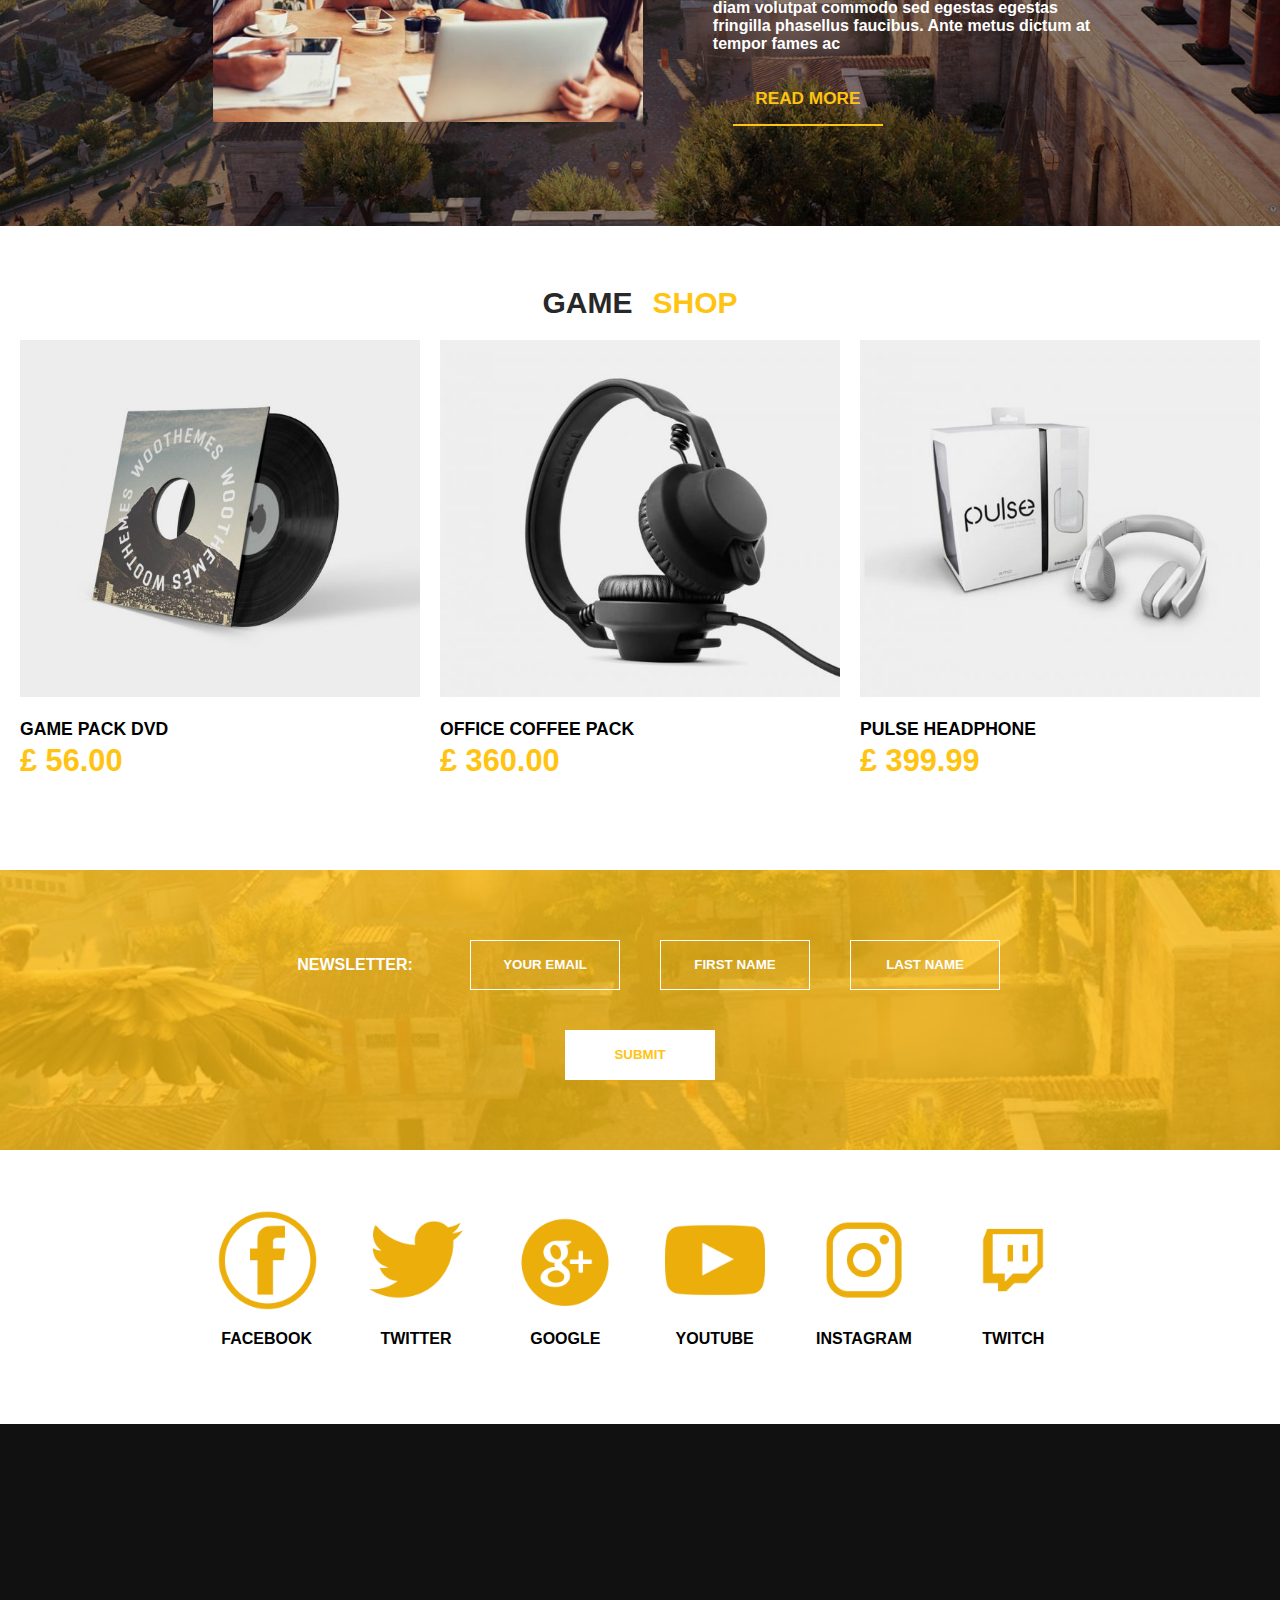
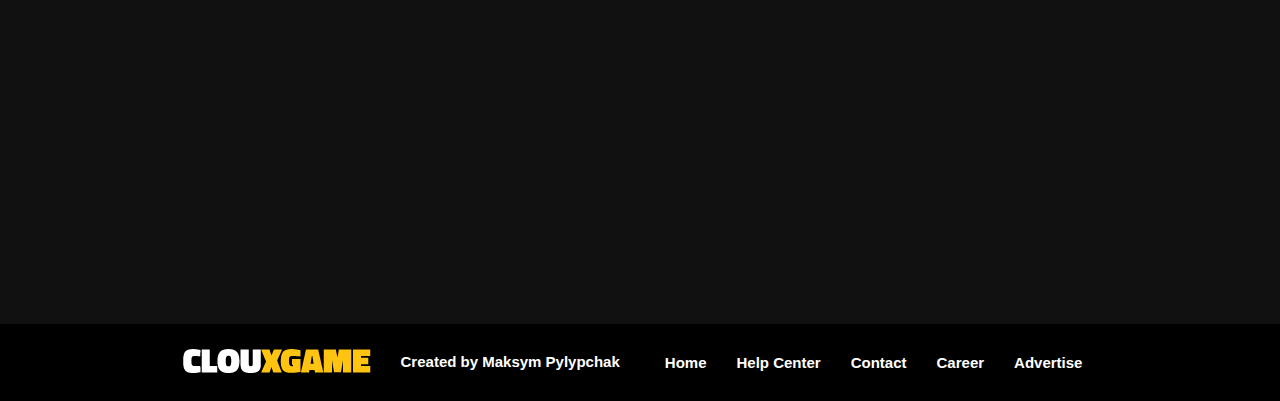
==== commit bbb0d9c7: "add footer and social" ====
--- a/index.html
+++ b/index.html
@@ -243,7 +243,6 @@
                 </div>
             </div>
         </div>
-
     </section>
 
     <section>
@@ -260,6 +259,36 @@
             </div>
             <div class="game-search-img"></div>
             <div class="game-search-hover"></div>
+        </div>
+    </section>
+
+    <section class="section-social-links">
+            <ul class="bottom-social-links">
+                <li><a href=""><img src="./image/fb-ico.png" alt="fb"></a><p>facebook</p></li>
+                <li><a href=""><img src="./image/twitter-ico.png" alt="twitter"></a><p>twitter</p></li>
+                <li><a href=""><img src="./image/google-ico.png" alt="google"></a><p>google</p></li>
+                <li><a href=""><img src="./image/youtube-ico.png" alt="youtube"></a><p>youtube</p></li>
+                <li><a href=""><img src="./image/inst-ico.png" alt="inst"></a><p>instagram</p></li>
+                <li><a href=""><img src="./image/twitch-ico.png" alt="twitch"></a><p>twitch</p></li>
+            </ul>
+    </section>
+
+    <section class="section-footer">
+        <div class="section-top-footer"></div>
+        <div class="section-bottom-footer">
+            <div class="bottom-footer-logo">
+                <img src="./image/header-logo.png" alt="">
+            </div>
+            <div class="bottom-footer-copyright">
+                <p>Created by Maksym Pylypchak</p>
+            </div>
+            <div class="bottom-footer-menu">
+                <div>Home</div>
+                <div>Help Center</div>
+                <div>Contact</div>
+                <div>Career</div>
+                <div>Advertise</div>
+            </div>
         </div>
     </section>
 
--- a/style/style.css
+++ b/style/style.css
@@ -6,6 +6,8 @@
 @import url("./featured-games.css");
 @import url("./blog-news.css");
 @import url("./game-shop.css");
+@import url("./social-links.css");
+@import url("./section-footer.css");
 
 html, body {
     margin: 0;
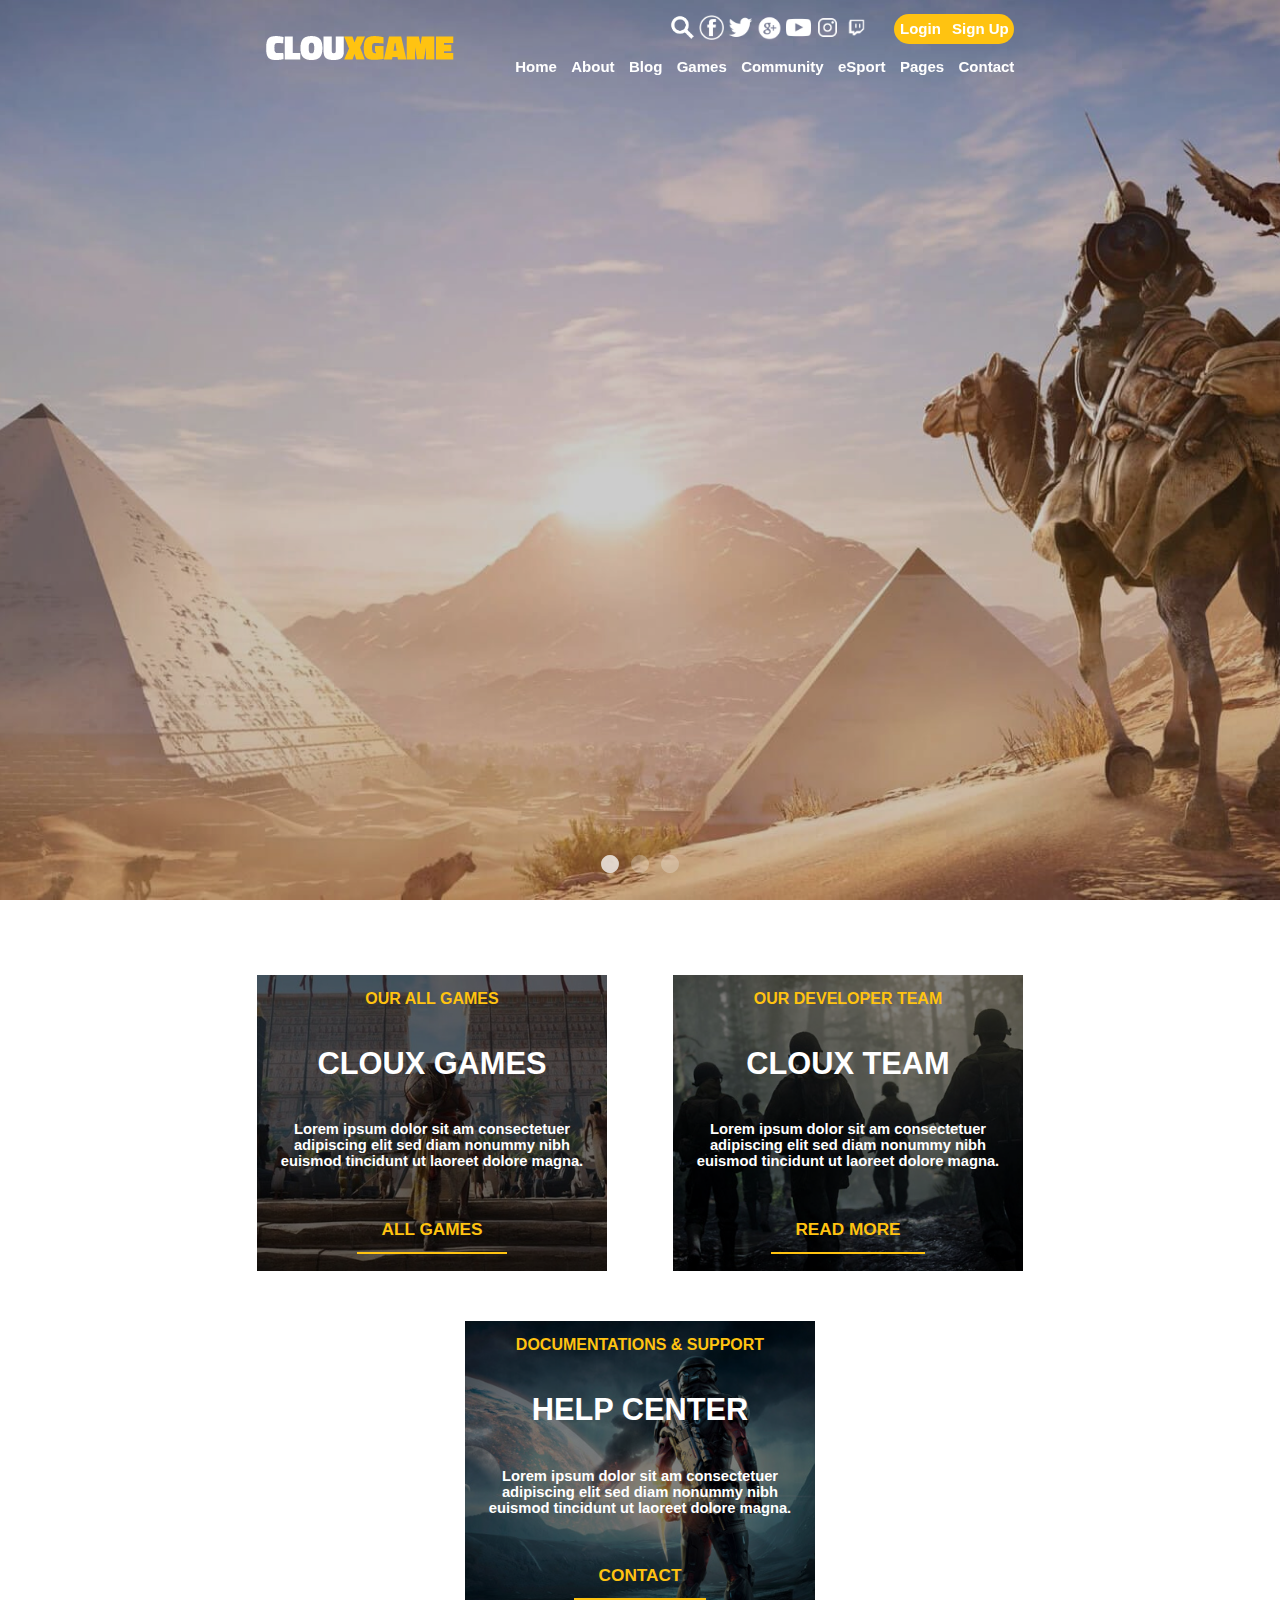
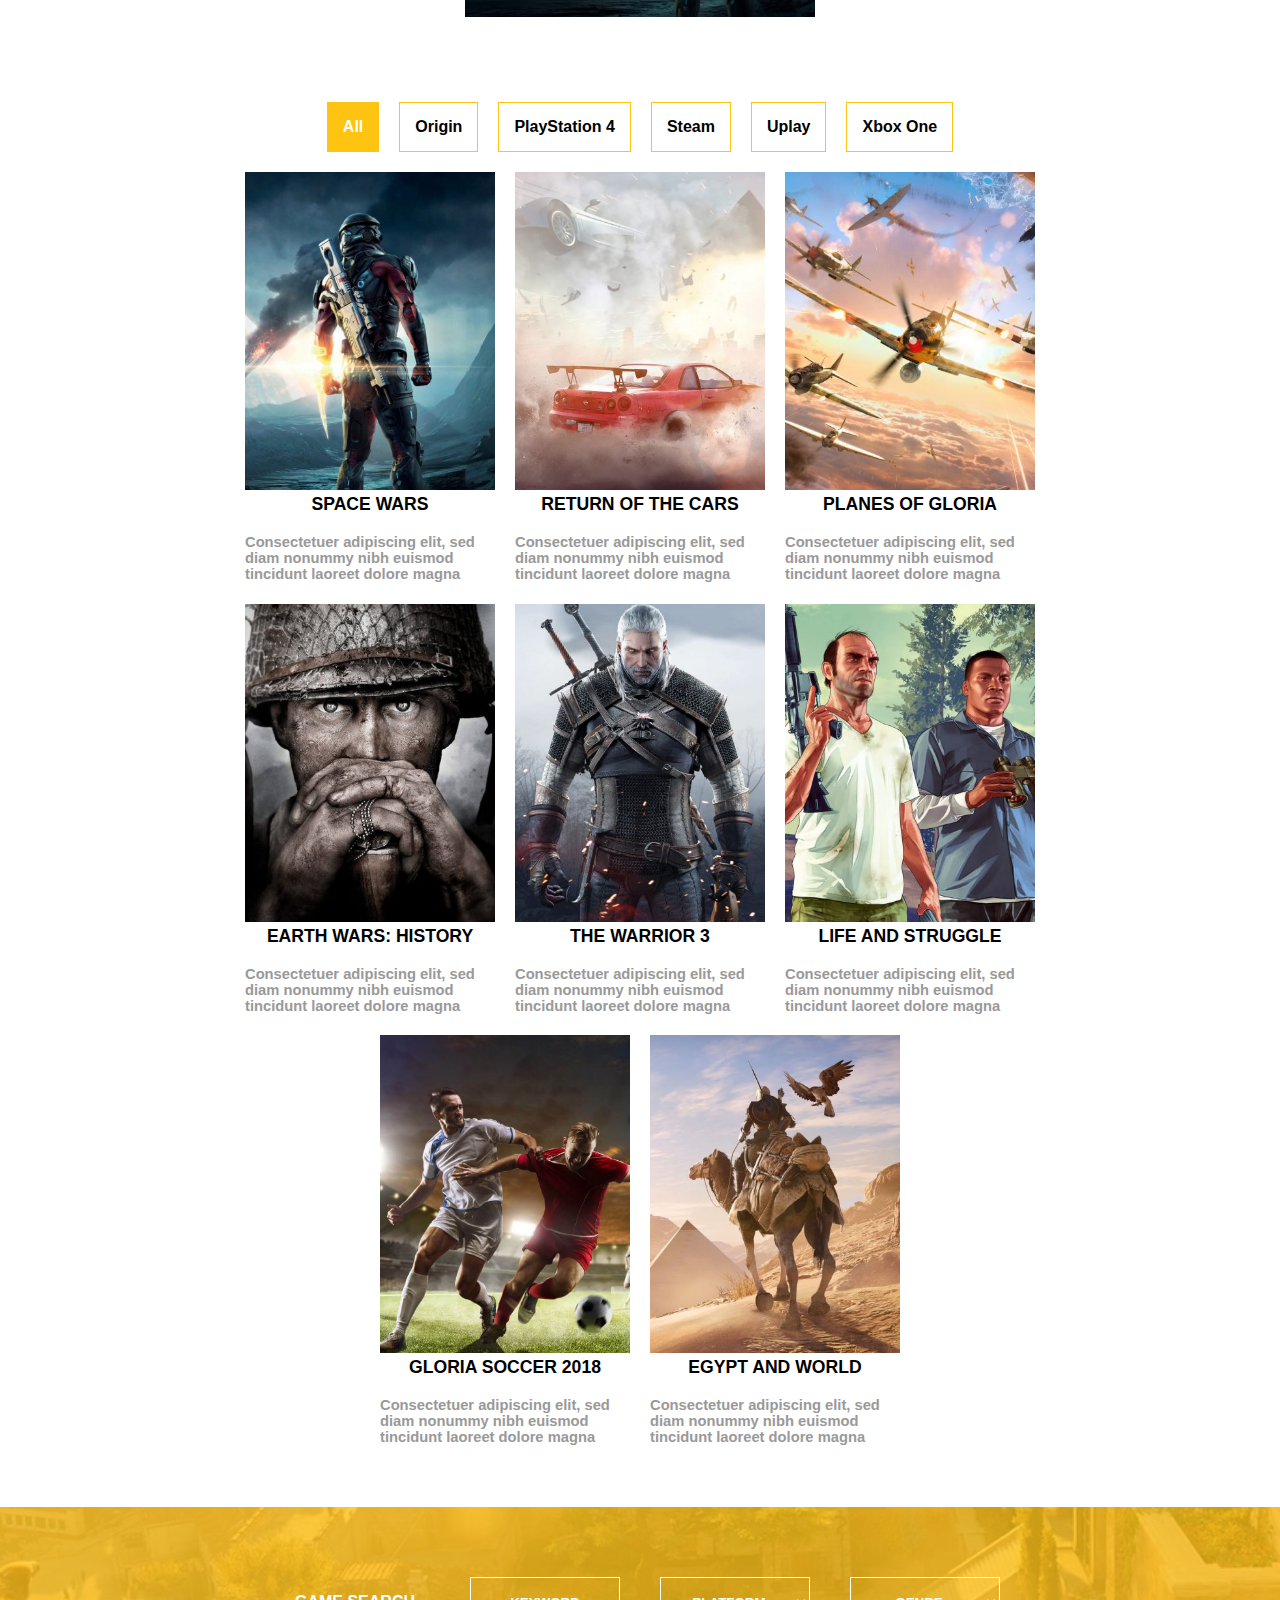
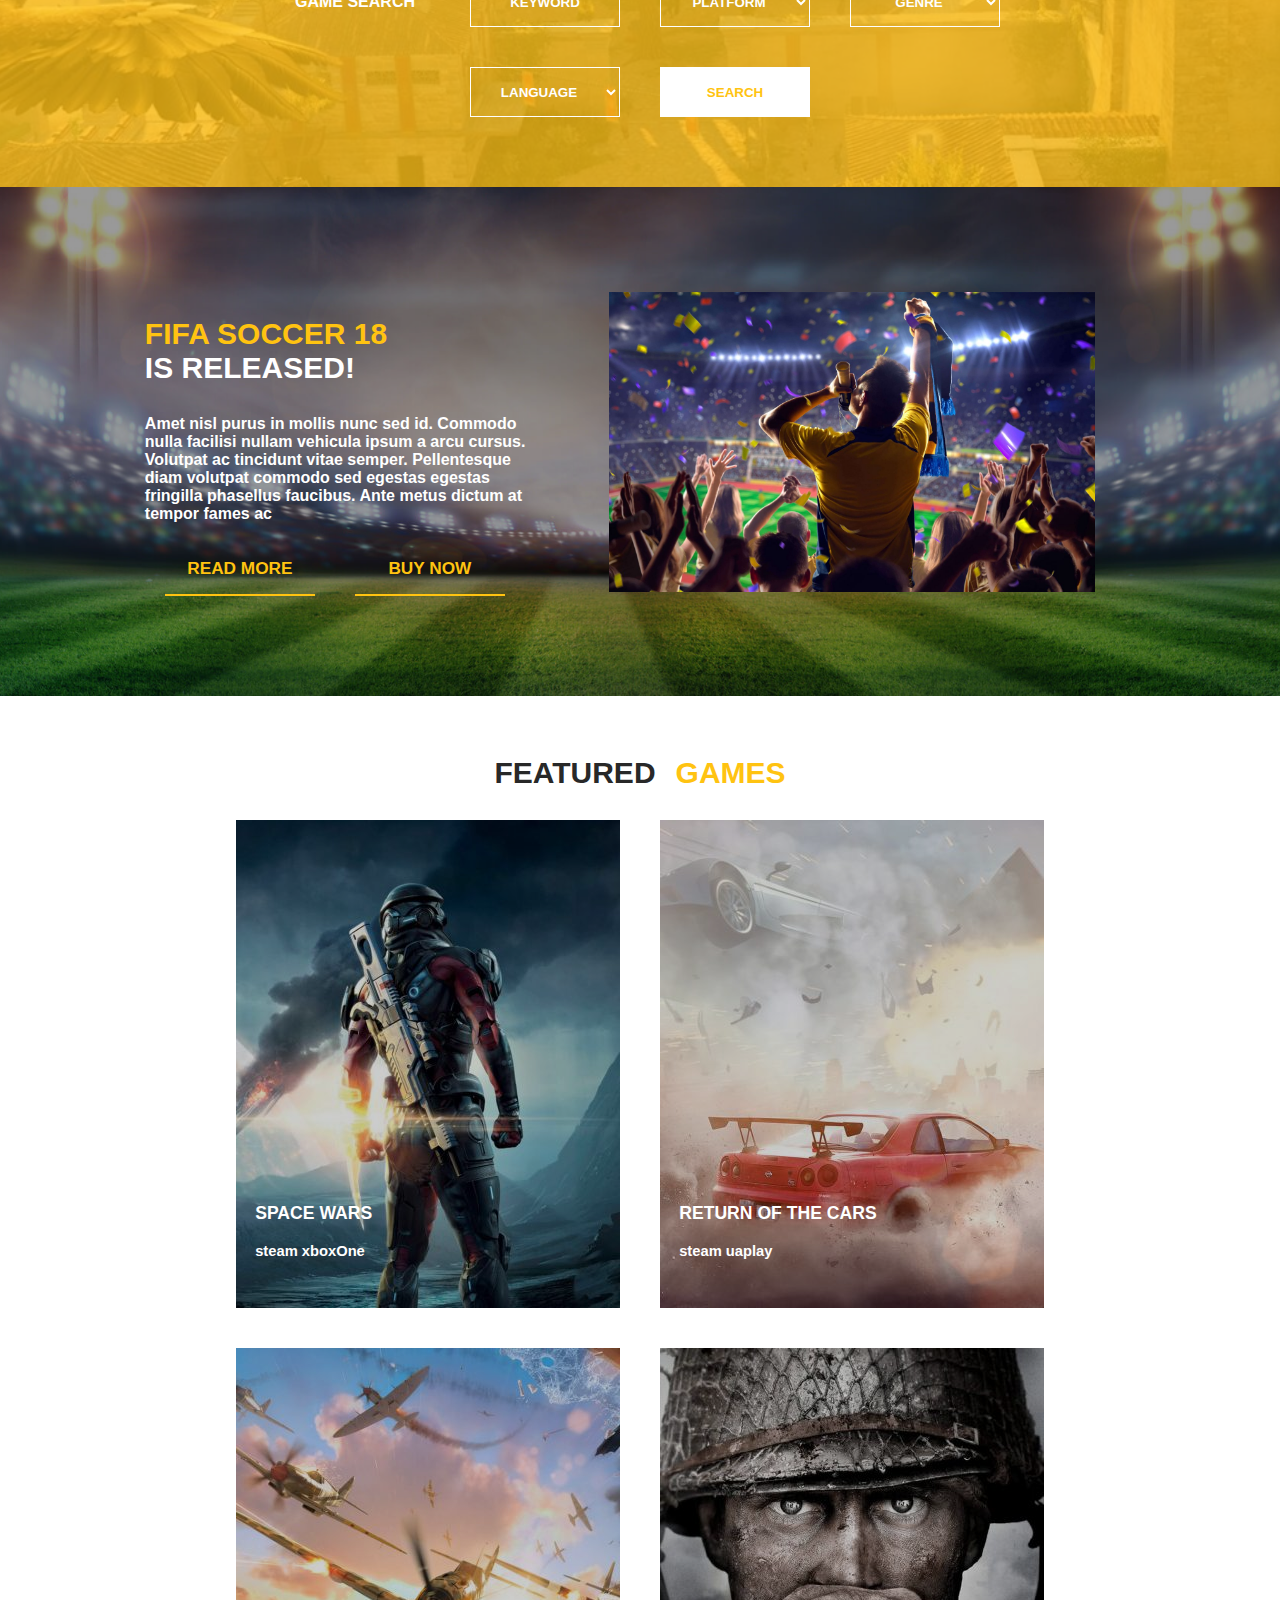
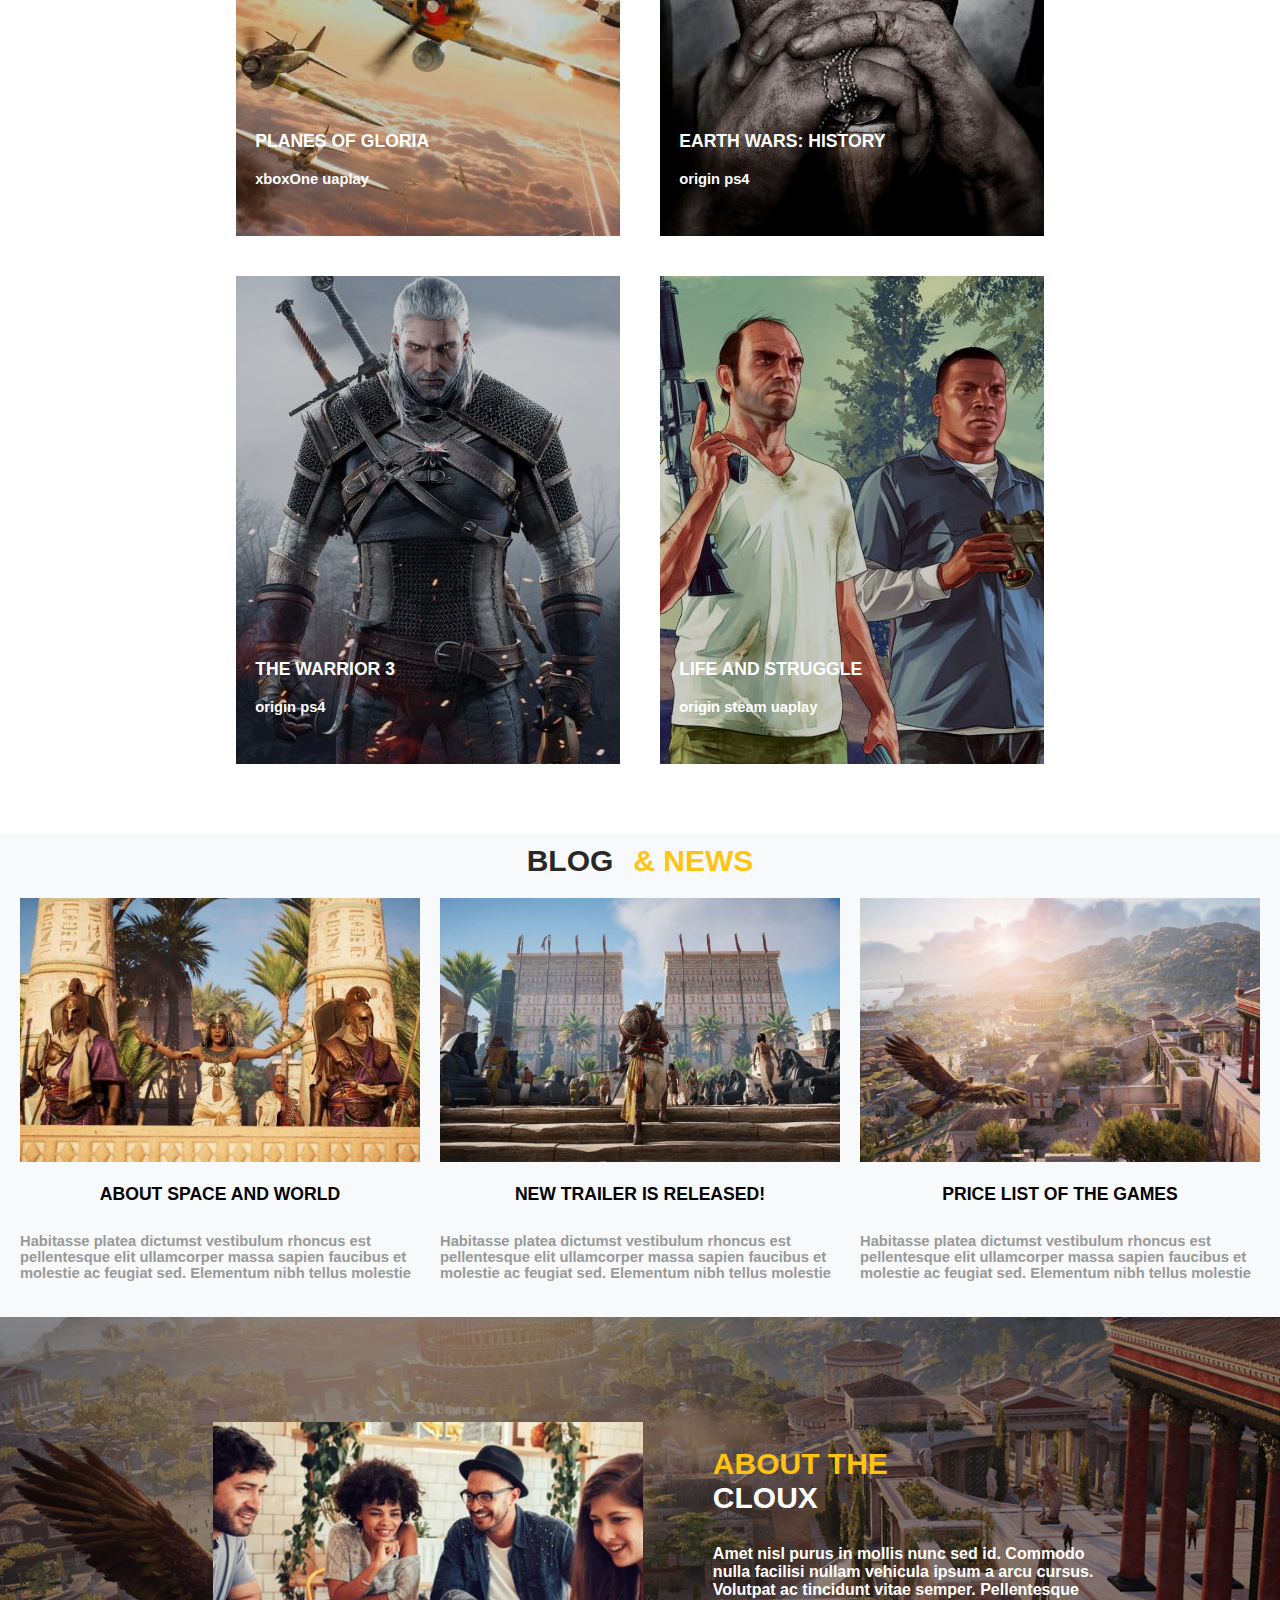
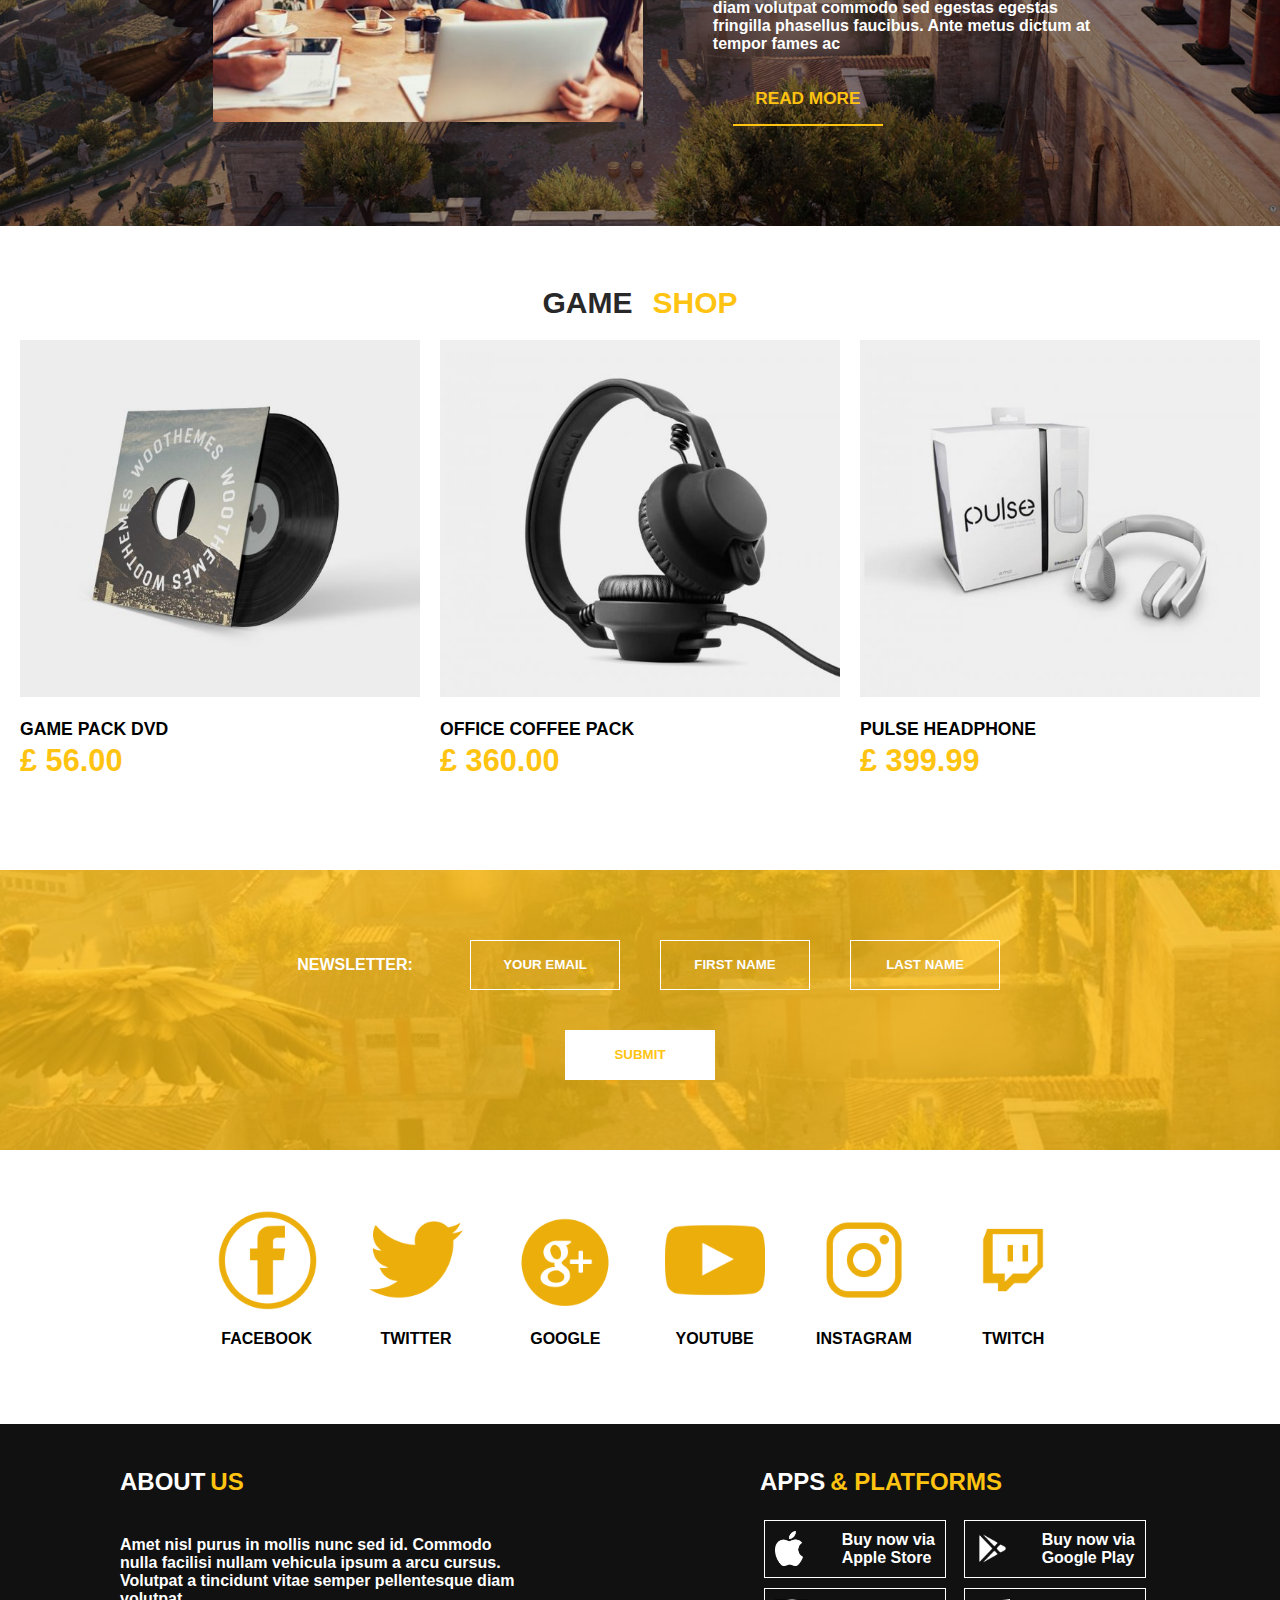
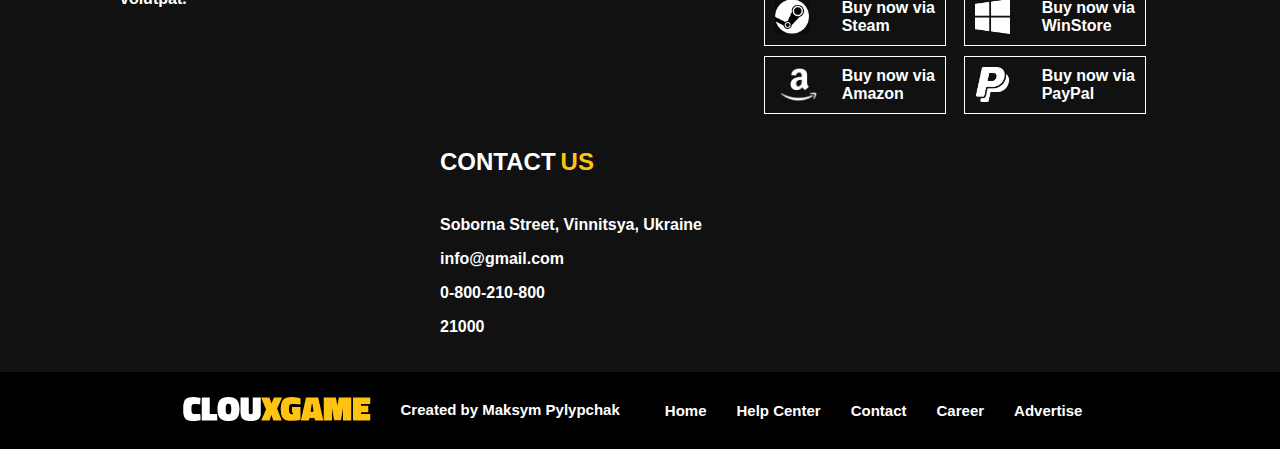
==== commit a02fa5b3: "add footer and nav bar" ====
--- a/index.html
+++ b/index.html
@@ -274,7 +274,57 @@
     </section>
 
     <section class="section-footer">
-        <div class="section-top-footer"></div>
+        <div class="section-top-footer">
+            <div class="footer-about-us footer-div">
+                <div class="footer-text">
+                    <p>About</p>
+                    <p>Us</p>
+                </div>
+                <p class="about-us-text">Amet nisl purus in mollis nunc sed id. Commodo nulla facilisi nullam vehicula ipsum a arcu cursus. Volutpat a tincidunt vitae semper pellentesque diam volutpat.</p>
+            </div>
+            <div class="footer-apps-platforms footer-div">
+                <div class="footer-text">
+                    <p>Apps</p>
+                    <p>& Platforms</p>
+                </div>
+                <div class="footer-platforms">
+                    <div class="platforms-box">
+                        <img src="./image/apple-logo-svg.png" alt="apple">
+                        <div class="text-footer">Buy now via <strong>Apple Store</strong></div>
+                    </div>
+                    <div class="platforms-box">
+                        <img src="./image/google-play-svg.png" alt="">
+                        <div class="text-footer">Buy now via <strong>Google Play</strong></div></div>
+                    <div class="platforms-box">
+                        <img src="./image/steam-logo-svg.png" alt="">
+                        <div class="text-footer">Buy now via <strong>Steam</strong></div></div>
+                    <div class="platforms-box">
+                        <img src="./image/windows-logo-svg.png" alt="">
+                        <div class="text-footer">Buy now via <strong>WinStore</strong></div></div>
+                    <div class="platforms-box">
+                        <img src="./image/amazon-logo-svg.png" alt="">
+                        <div class="text-footer">Buy now via <strong>Amazon</strong></div></div>
+                    <div class="platforms-box">
+                        <img src="./image/paypal-logo-svg.png" alt="">
+                        <div class="text-footer">Buy now via <strong>PayPal</strong></div></div>
+                </div>
+            </div>
+            <div class="footer-contact-us footer-div">
+                <div class="footer-text">
+                    <p>Contact</p>
+                    <p>Us</p>
+                </div>
+                <div class="footer-contact-addres">
+                    <p>Soborna Street, Vinnitsya, Ukraine</p>
+                    <p>info@gmail.com</p>
+                    <p>0-800-210-800</p>
+                    <p>21000</p>
+                </div>
+            </div>
+        </div>
+
+
+
         <div class="section-bottom-footer">
             <div class="bottom-footer-logo">
                 <img src="./image/header-logo.png" alt="">
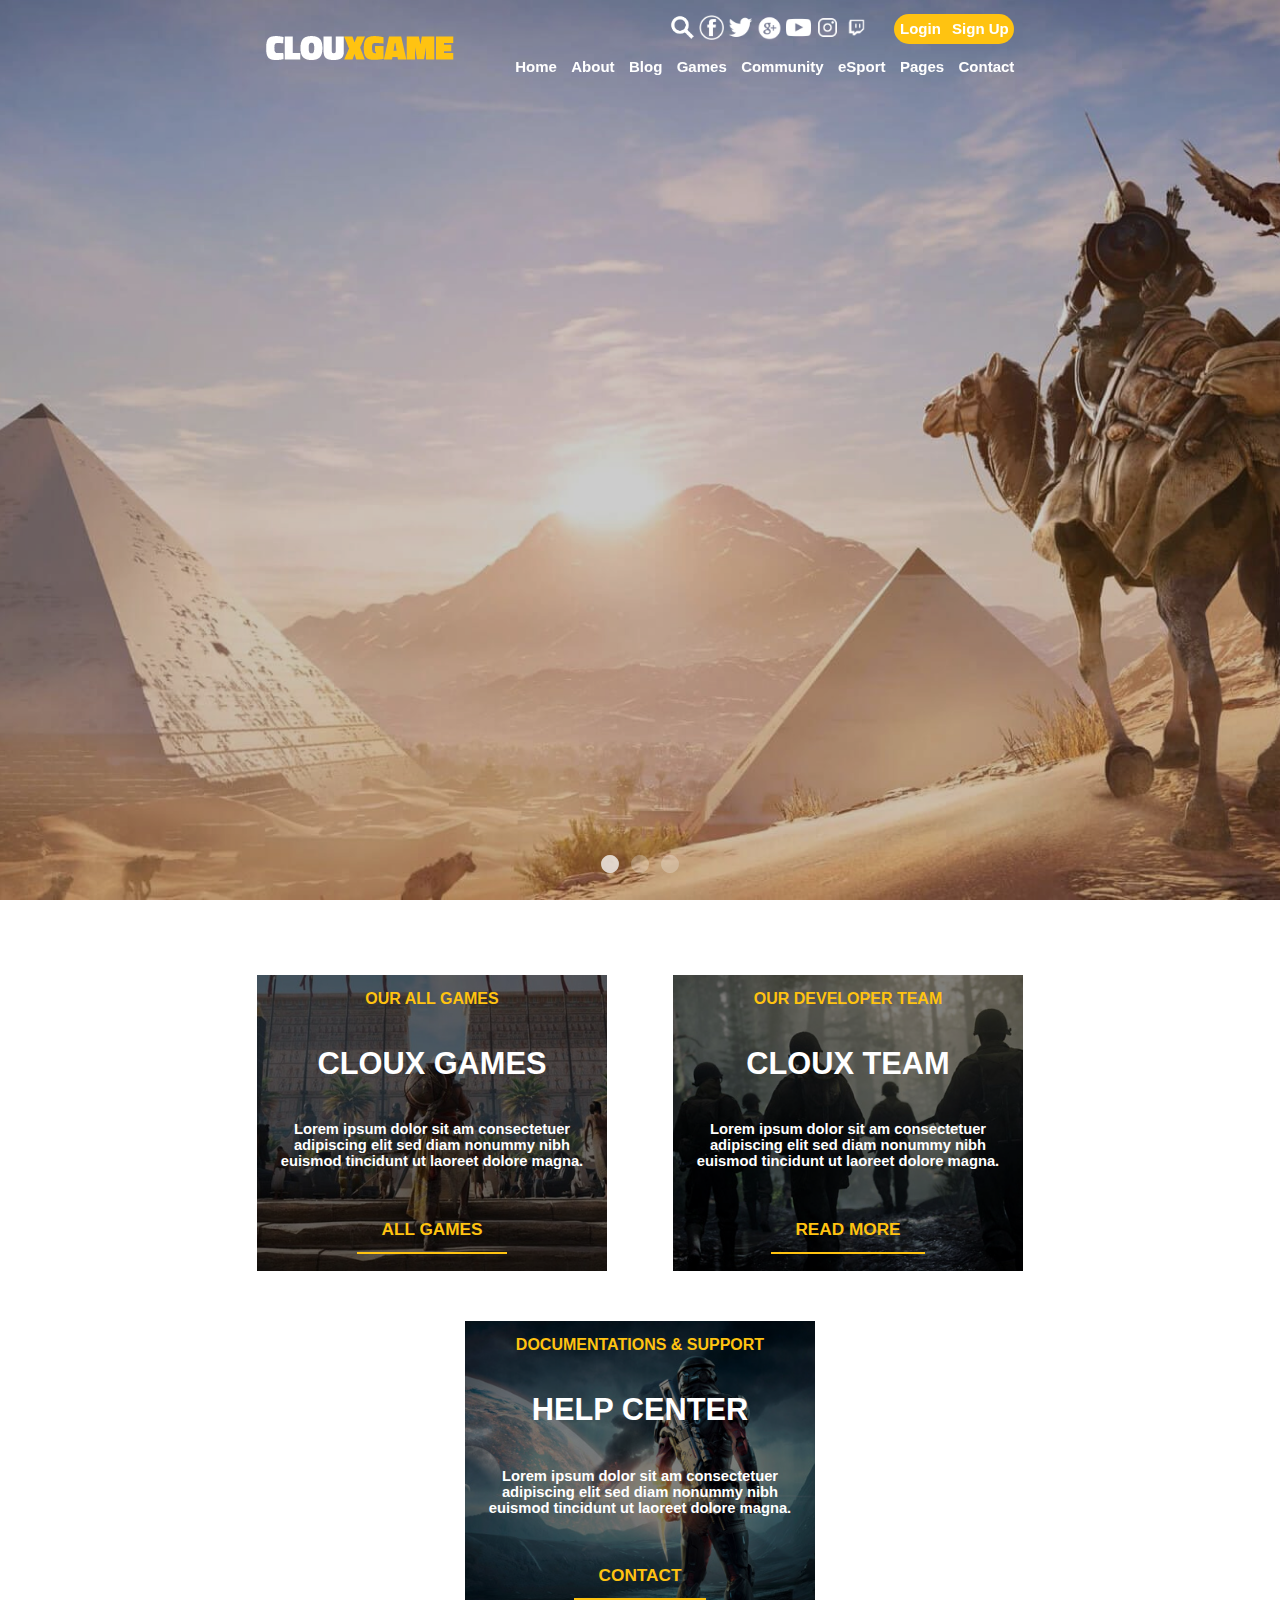
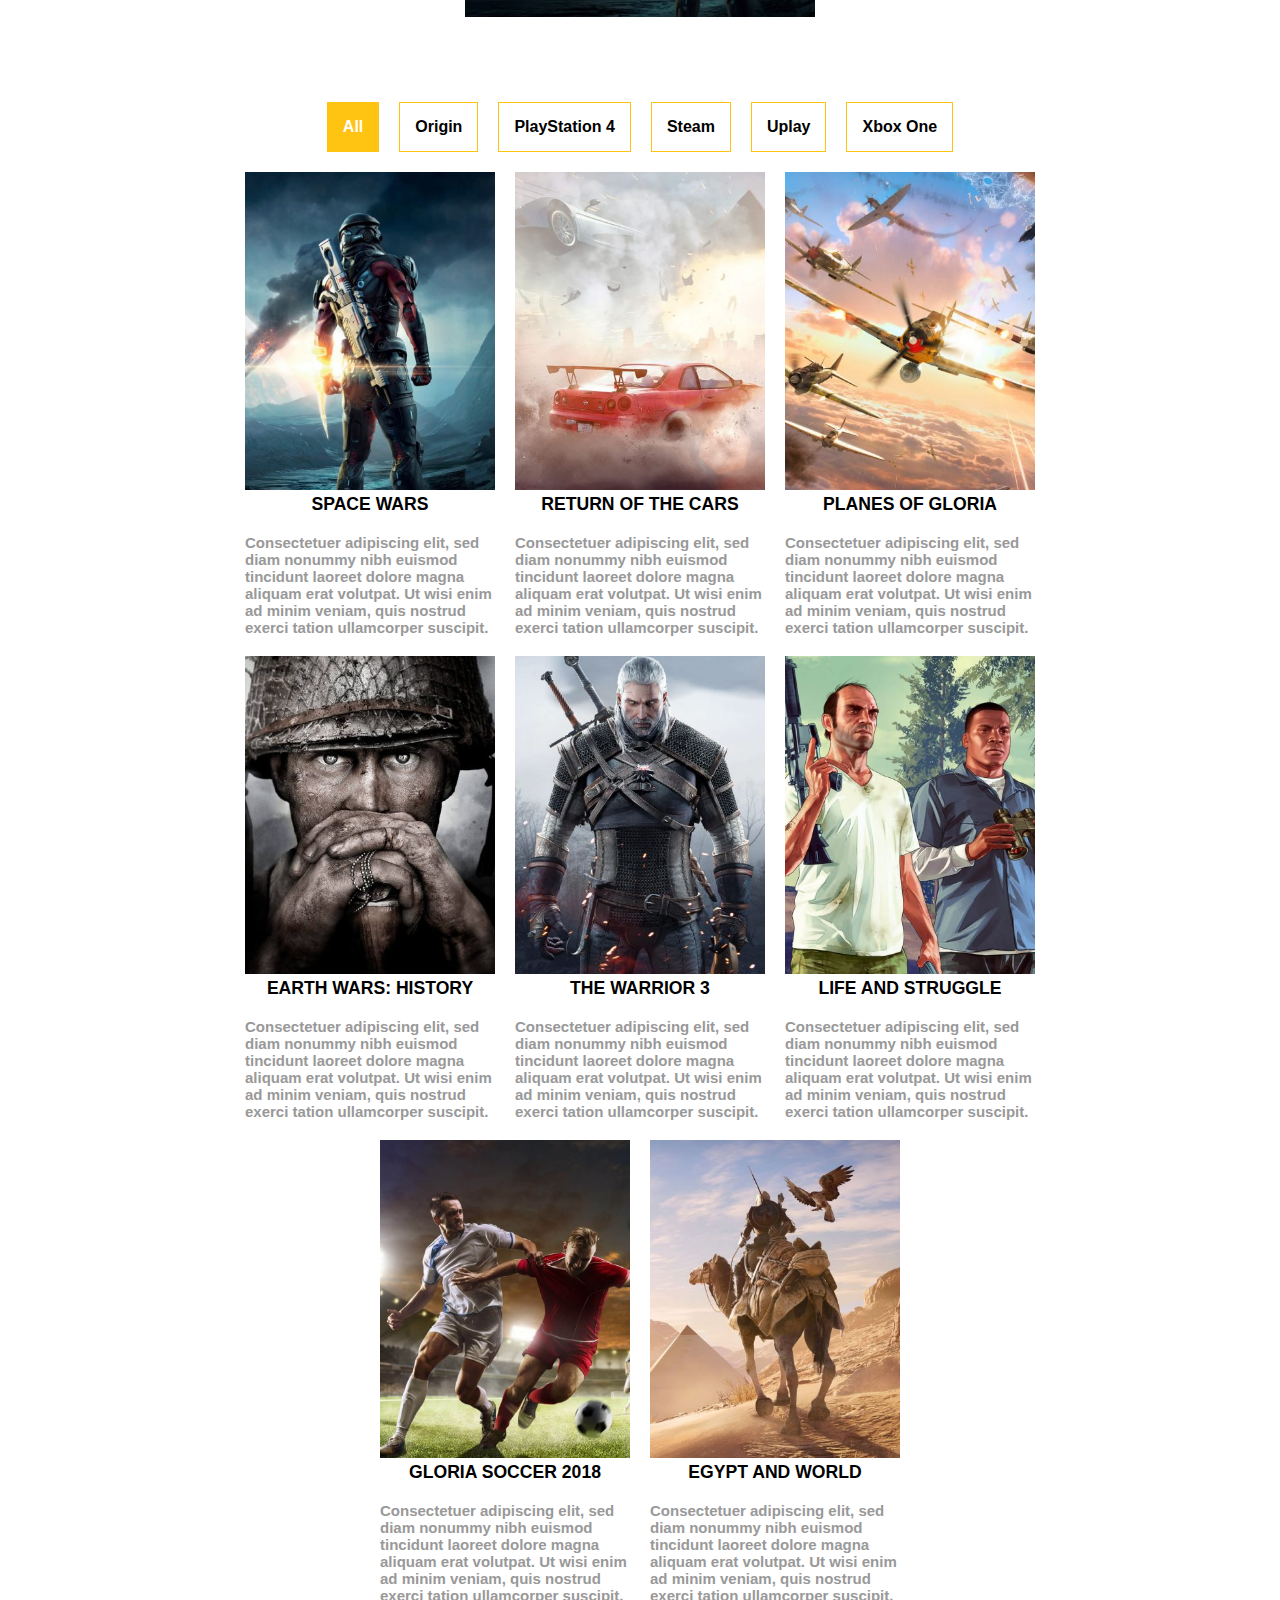
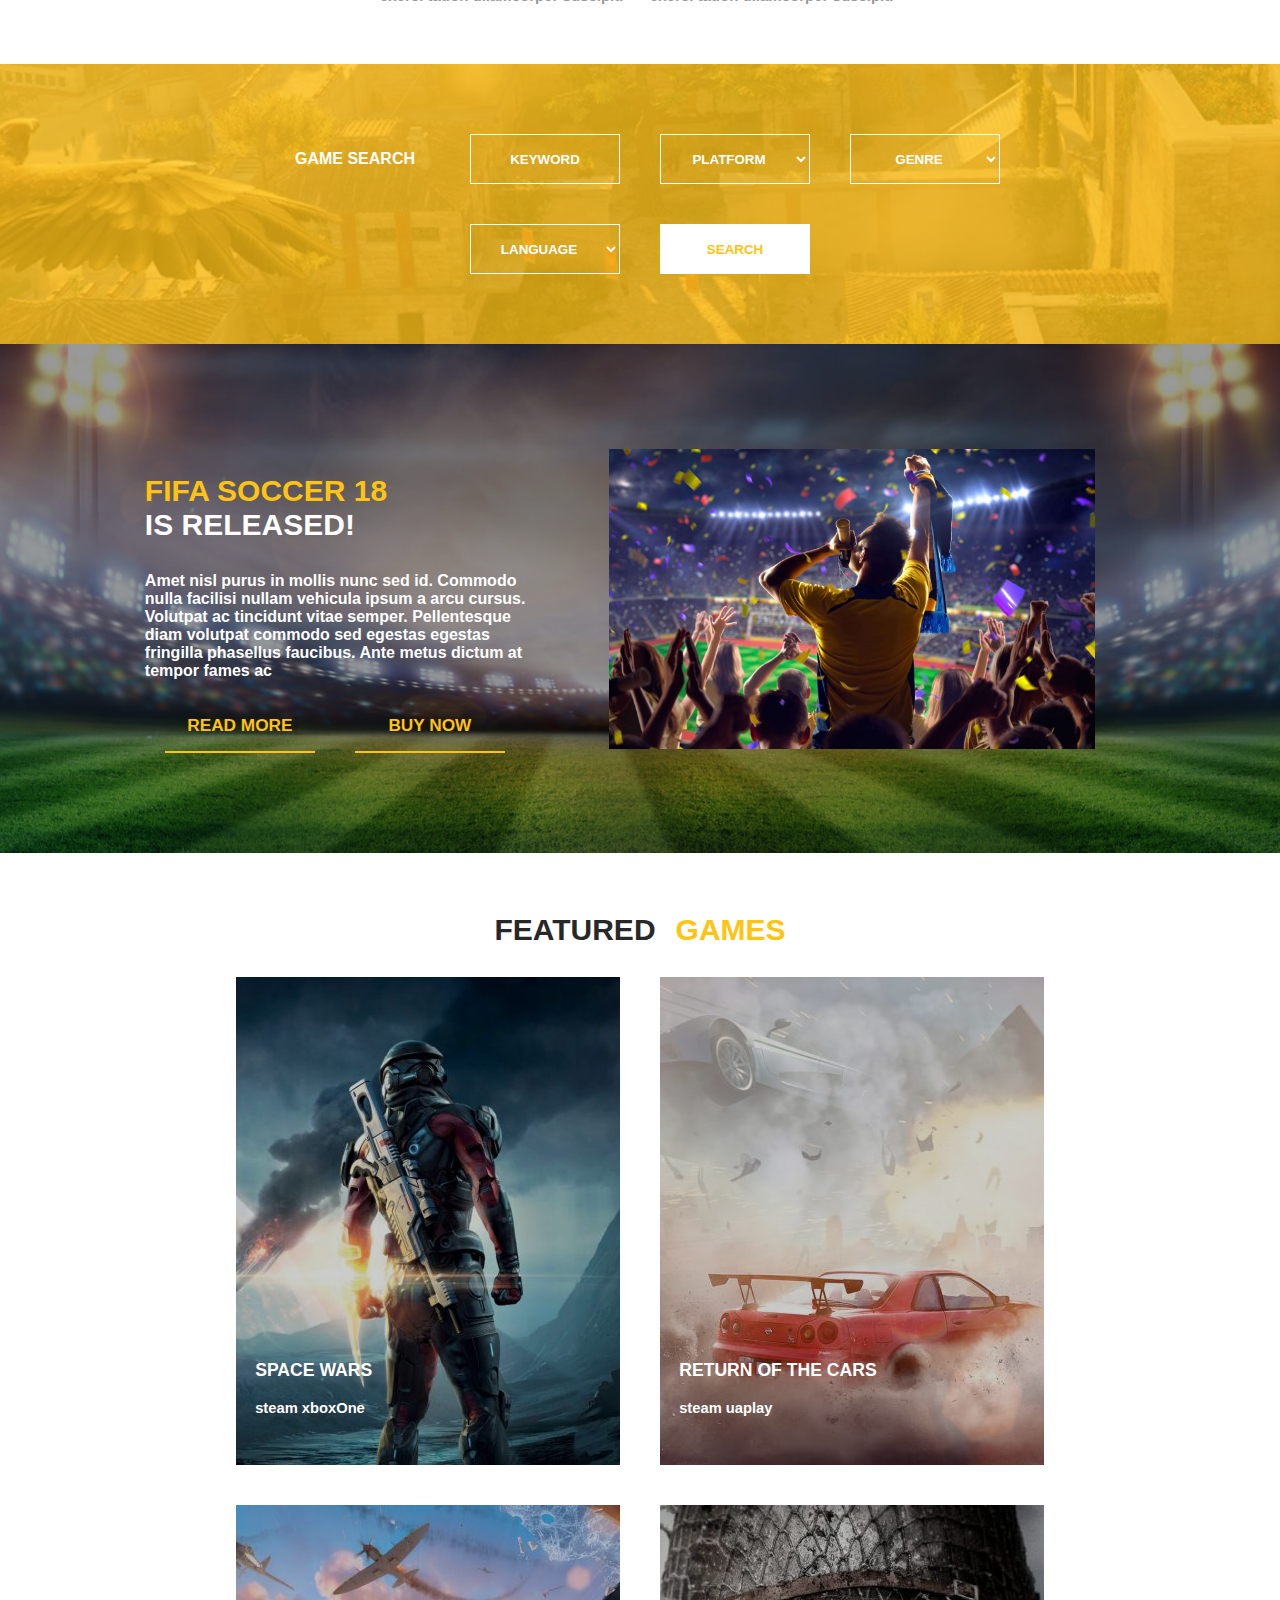
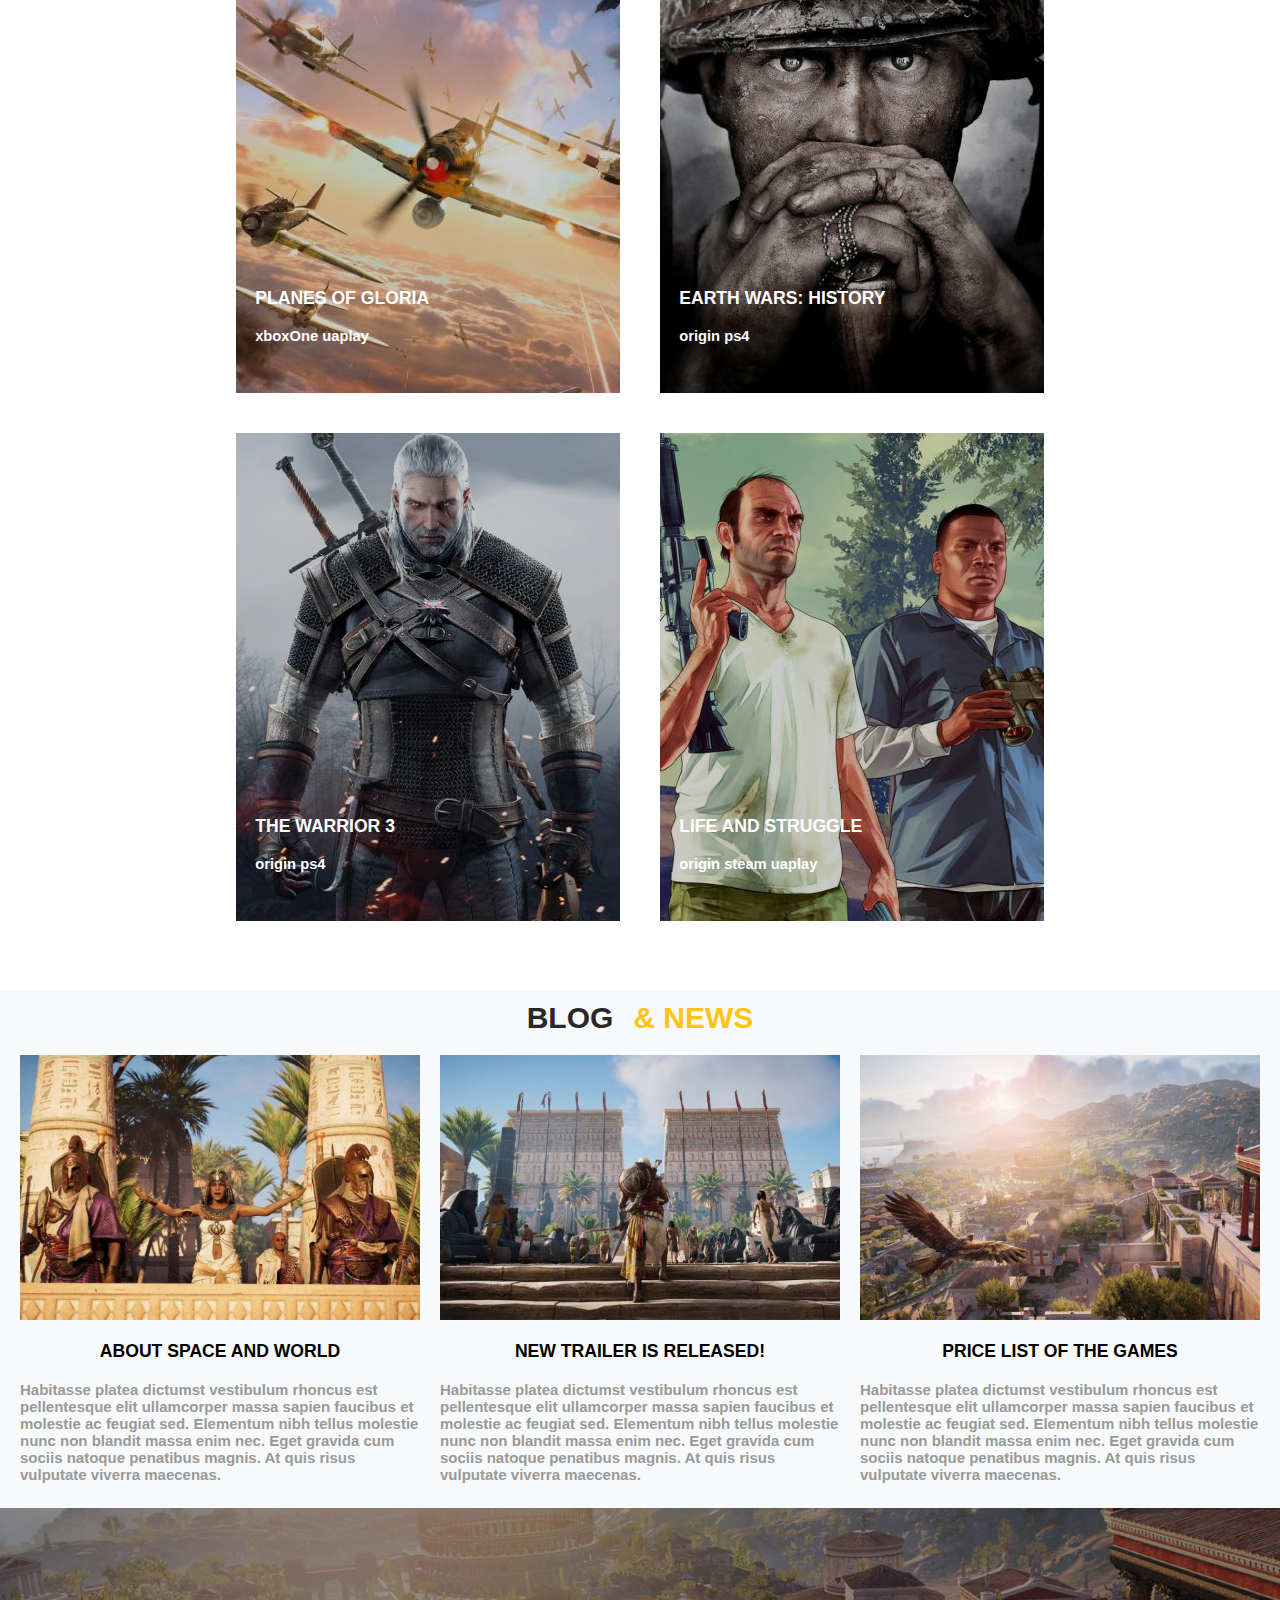
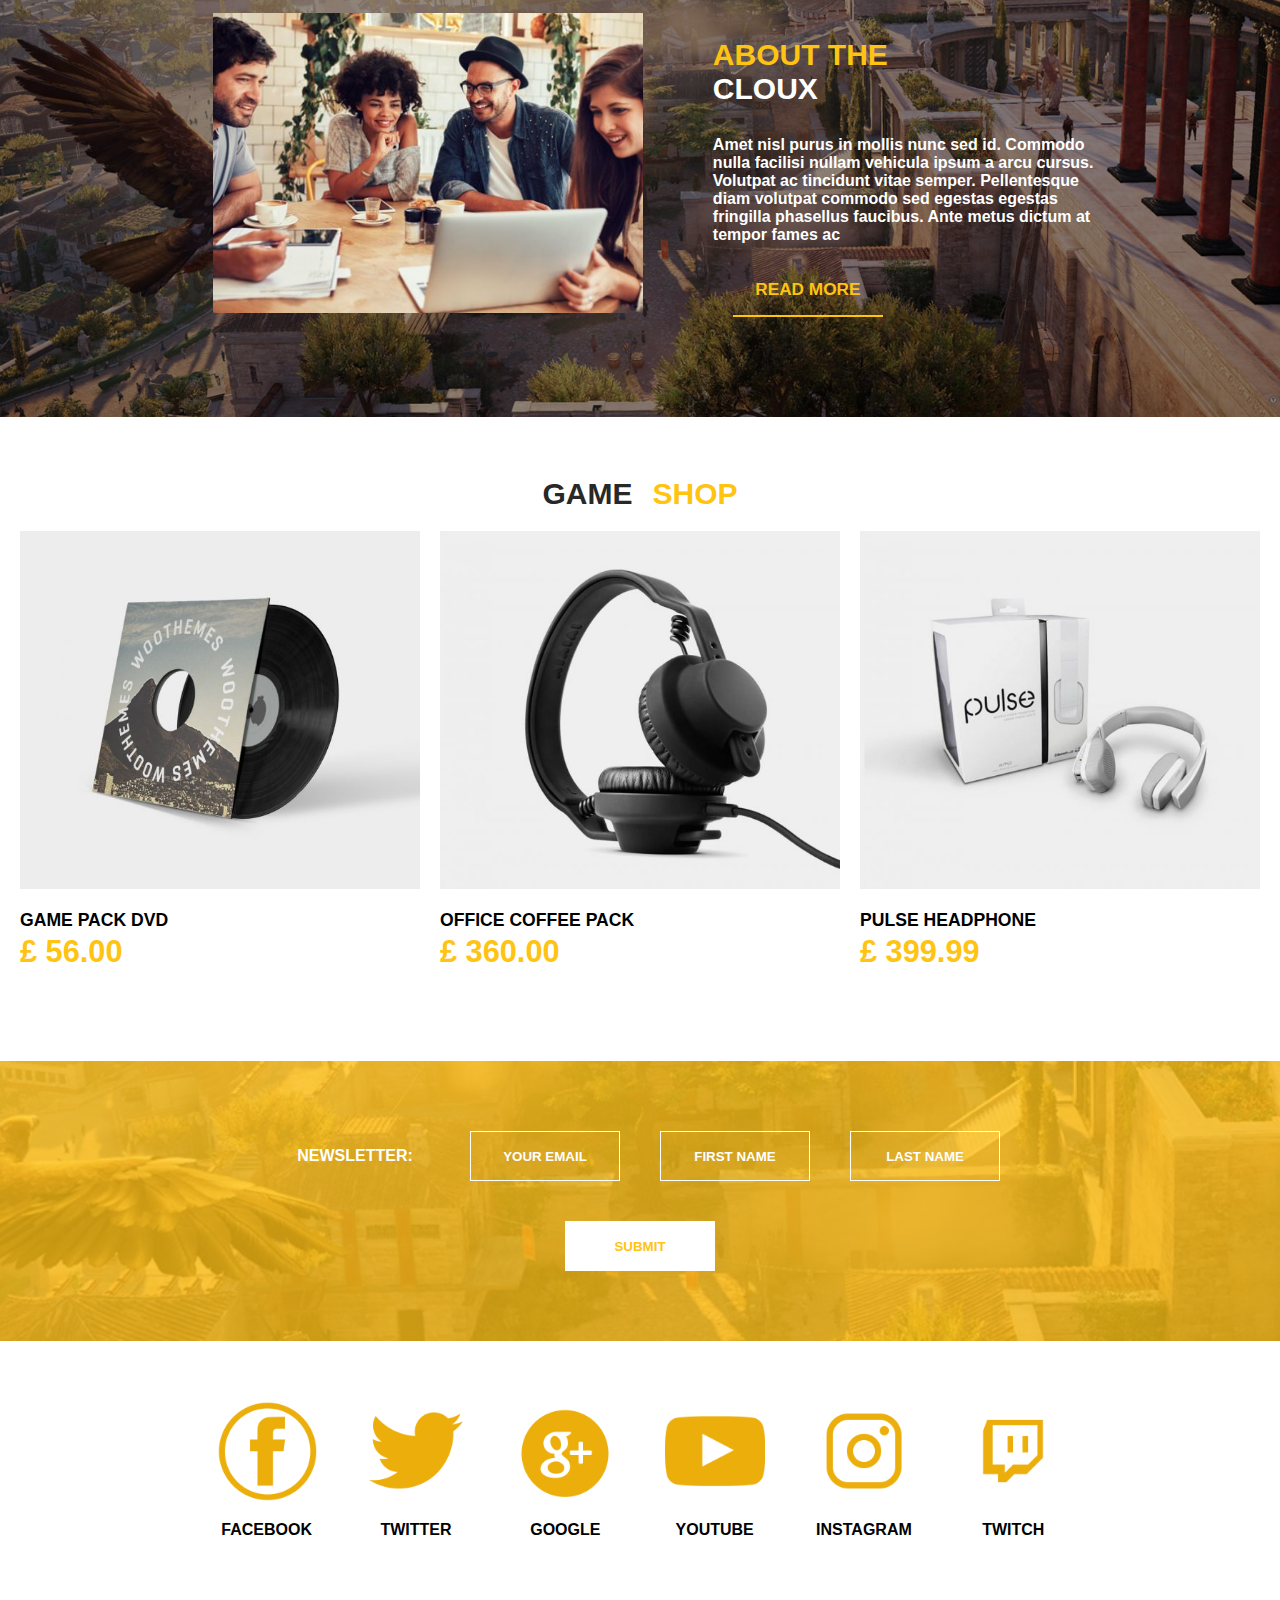
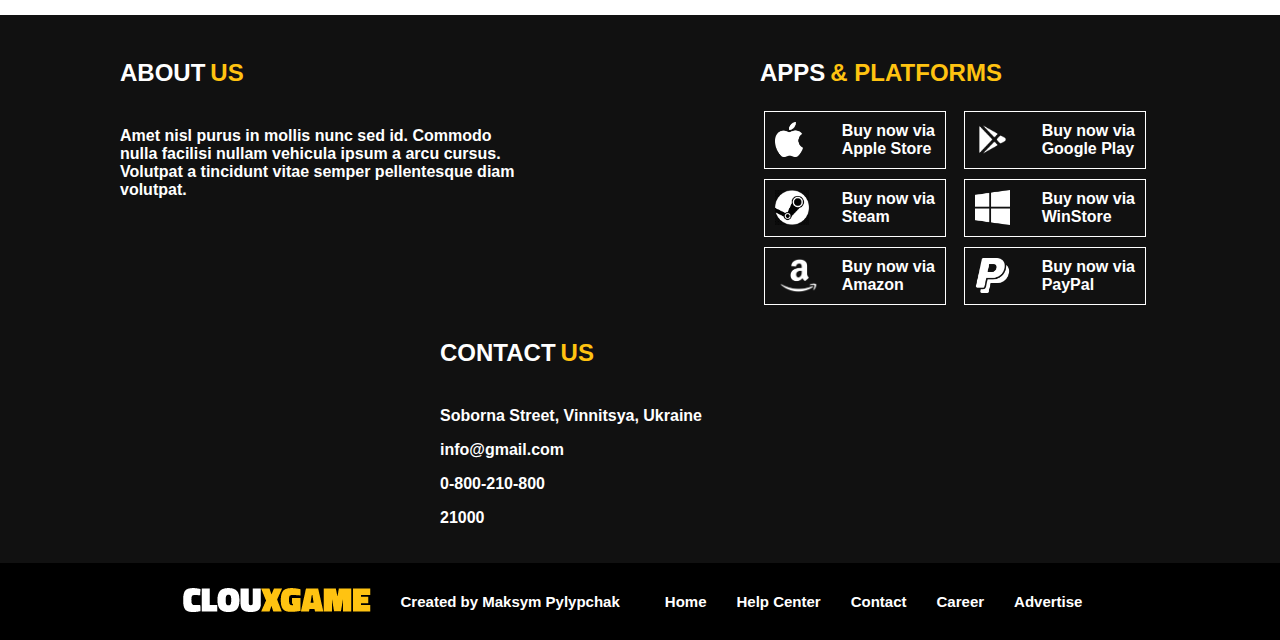
==== commit aefc49dd: "change select" ====
--- a/index.html
+++ b/index.html
@@ -38,7 +38,12 @@
                             <div>Home</div>
                             <div>About</div>
                             <div>Blog</div>
-                            <div>Games</div>
+                            <div class="dropdown-content">Games
+                                <!-- <div class="dropdown">
+                                    <a href="#">Game 1</a>
+                                    <a href="#">Game 2</a>
+                                </div> -->
+                            </div>
                             <div>Community</div>
                             <div>eSport</div>
                             <div>Pages</div>
@@ -124,8 +129,63 @@
     <section class="section-game-search">
         <div class="game-search">
             <div class="game-search-form">
-                <div class="items"><div class="item title">Game Search</div><div class="item keyword"><input type="text" name="keyword" placeholder="Keyword"></div><div class="item platform"><div class="cs-select" tabindex="0"><span class="cs-placeholder">Platform</span><div class="cs-options"><ul><li data-option="" data-value=""><span>Platform</span></li><li class="term-id-0" data-option="" data-value="58"><span>Mac OS X</span></li><li class="term-id-0" data-option="" data-value="76"><span>Microsoft Windows</span></li><li class="term-id-0" data-option="" data-value="36"><span>Origin</span></li><li class="term-id-0" data-option="" data-value="34"><span>PlayStation 4</span></li><li class="term-id-0" data-option="" data-value="37"><span>Steam</span></li><li class="term-id-0" data-option="" data-value="38"><span>Uplay</span></li><li class="term-id-0" data-option="" data-value="35"><span>Xbox One</span></li></ul></div><select name="platform" class="cs-select"><option value="">Platform</option><option value="58" data-class="term-id-0">Mac OS X</option><option value="76" data-class="term-id-0">Microsoft Windows</option><option value="36" data-class="term-id-0">Origin</option><option value="34" data-class="term-id-0">PlayStation 4</option><option value="37" data-class="term-id-0">Steam</option><option value="38" data-class="term-id-0">Uplay</option><option value="35" data-class="term-id-0">Xbox One</option></select></div></div><div class="item genre"><div class="cs-select" tabindex="0"><span class="cs-placeholder">Genre</span><div class="cs-options"><ul><li data-option="" data-value=""><span>Genre</span></li><li class="term-id-0" data-option="" data-value="49"><span>Action</span></li><li class="term-id-0" data-option="" data-value="50"><span>Adventure</span></li><li class="term-id-0" data-option="" data-value="56"><span>Casual</span></li><li class="term-id-0" data-option="" data-value="65"><span>FPS</span></li><li class="term-id-0" data-option="" data-value="57"><span>Massively Multiplayer</span></li><li class="term-id-0" data-option="" data-value="55"><span>Racing</span></li><li class="term-id-0" data-option="" data-value="51"><span>RPG</span></li><li class="term-id-0" data-option="" data-value="54"><span>Simulation</span></li><li class="term-id-0" data-option="" data-value="52"><span>Sports</span></li><li class="term-id-0" data-option="" data-value="53"><span>Strategy</span></li></ul></div><select name="genre" class="cs-select"><option value="">Genre</option><option value="49" data-class="term-id-0">Action</option><option value="50" data-class="term-id-0">Adventure</option><option value="56" data-class="term-id-0">Casual</option><option value="65" data-class="term-id-0">FPS</option><option value="57" data-class="term-id-0">Massively Multiplayer</option><option value="55" data-class="term-id-0">Racing</option><option value="51" data-class="term-id-0">RPG</option><option value="54" data-class="term-id-0">Simulation</option><option value="52" data-class="term-id-0">Sports</option><option value="53" data-class="term-id-0">Strategy</option></select></div></div><div class="item language"><div class="cs-select" tabindex="0"><span class="cs-placeholder">Language</span><div class="cs-options"><ul><li data-option="" data-value=""><span>Language</span></li><li class="term-id-0" data-option="" data-value="41"><span>English</span></li><li class="term-id-0" data-option="" data-value="45"><span>German</span></li><li class="term-id-0" data-option="" data-value="43"><span>Italian</span></li><li class="term-id-0" data-option="" data-value="46"><span>Portuguese</span></li><li class="term-id-0" data-option="" data-value="44"><span>Spanish</span></li><li class="term-id-0" data-option="" data-value="42"><span>Turkish</span></li></ul></div><select name="language" class="cs-select"><option value="">Language</option><option value="41" data-class="term-id-0">English</option><option value="45" data-class="term-id-0">German</option><option value="43" data-class="term-id-0">Italian</option><option value="46" data-class="term-id-0">Portuguese</option><option value="44" data-class="term-id-0">Spanish</option><option value="42" data-class="term-id-0">Turkish</option></select></div></div><div class="item submit"><button type="submit">Search</button></div></div>
-            
+                <div class="items">
+                    <div class="item title">Game Search</div>
+                    <div class="item keyword">
+                        <input type="text" name="keyword" placeholder="Keyword">
+                    </div>
+
+                    <div class="item platform">
+                        <div class="cs-select" tabindex="0">
+                            <select name="platform" class="cs-select">
+                                <option value="12">Platform</option>
+                                <option value="58" data-class="term-id-0">Mac OS X</option>
+                                <option value="76" data-class="term-id-0">Microsoft Windows</option>
+                                <option value="36" data-class="term-id-0">Origin</option>
+                                <option value="34" data-class="term-id-0">PlayStation 4</option>
+                                <option value="37" data-class="term-id-0">Steam</option>
+                                <option value="38" data-class="term-id-0">Uplay</option>
+                                <option value="35" data-class="term-id-0">Xbox One</option>
+                            </select>
+                        </div>
+                    </div>
+
+                    <div class="item genre">
+                        <div class="cs-select" tabindex="0">
+                            <select name="genre" class="cs-select">
+                                <option value="13">Genre</option>
+                                <option value="49" data-class="term-id-0">Action</option>
+                                <option value="50" data-class="term-id-0">Adventure</option>
+                                <option value="56" data-class="term-id-0">Casual</option>
+                                <option value="65" data-class="term-id-0">FPS</option>
+                                <option value="57" data-class="term-id-0">Massively Multiplayer</option>
+                                <option value="55" data-class="term-id-0">Racing</option>
+                                <option value="51" data-class="term-id-0">RPG</option>
+                                <option value="54" data-class="term-id-0">Simulation</option>
+                                <option value="52" data-class="term-id-0">Sports</option>
+                                <option value="53" data-class="term-id-0">Strategy</option>
+                            </select>
+                        </div>
+                    </div>
+
+                    <div class="item language">
+                        <div class="cs-select" tabindex="0">
+                            <select name="language" class="cs-select">
+                                <option value="14">Language</option>
+                                <option value="41" data-class="term-id-0">English</option>
+                                <option value="45" data-class="term-id-0">German</option>
+                                <option value="43" data-class="term-id-0">Italian</option>
+                                <option value="46" data-class="term-id-0">Portuguese</option>
+                                <option value="44" data-class="term-id-0">Spanish</option>
+                                <option value="42" data-class="term-id-0">Turkish</option>
+                            </select>
+                        </div>
+                    </div>
+
+                    <div class="item submit">
+                        <button type="submit">Search</button>
+                    </div>
+                </div>
             </div>
             <div class="game-search-img"></div>
             <div class="game-search-hover"></div>
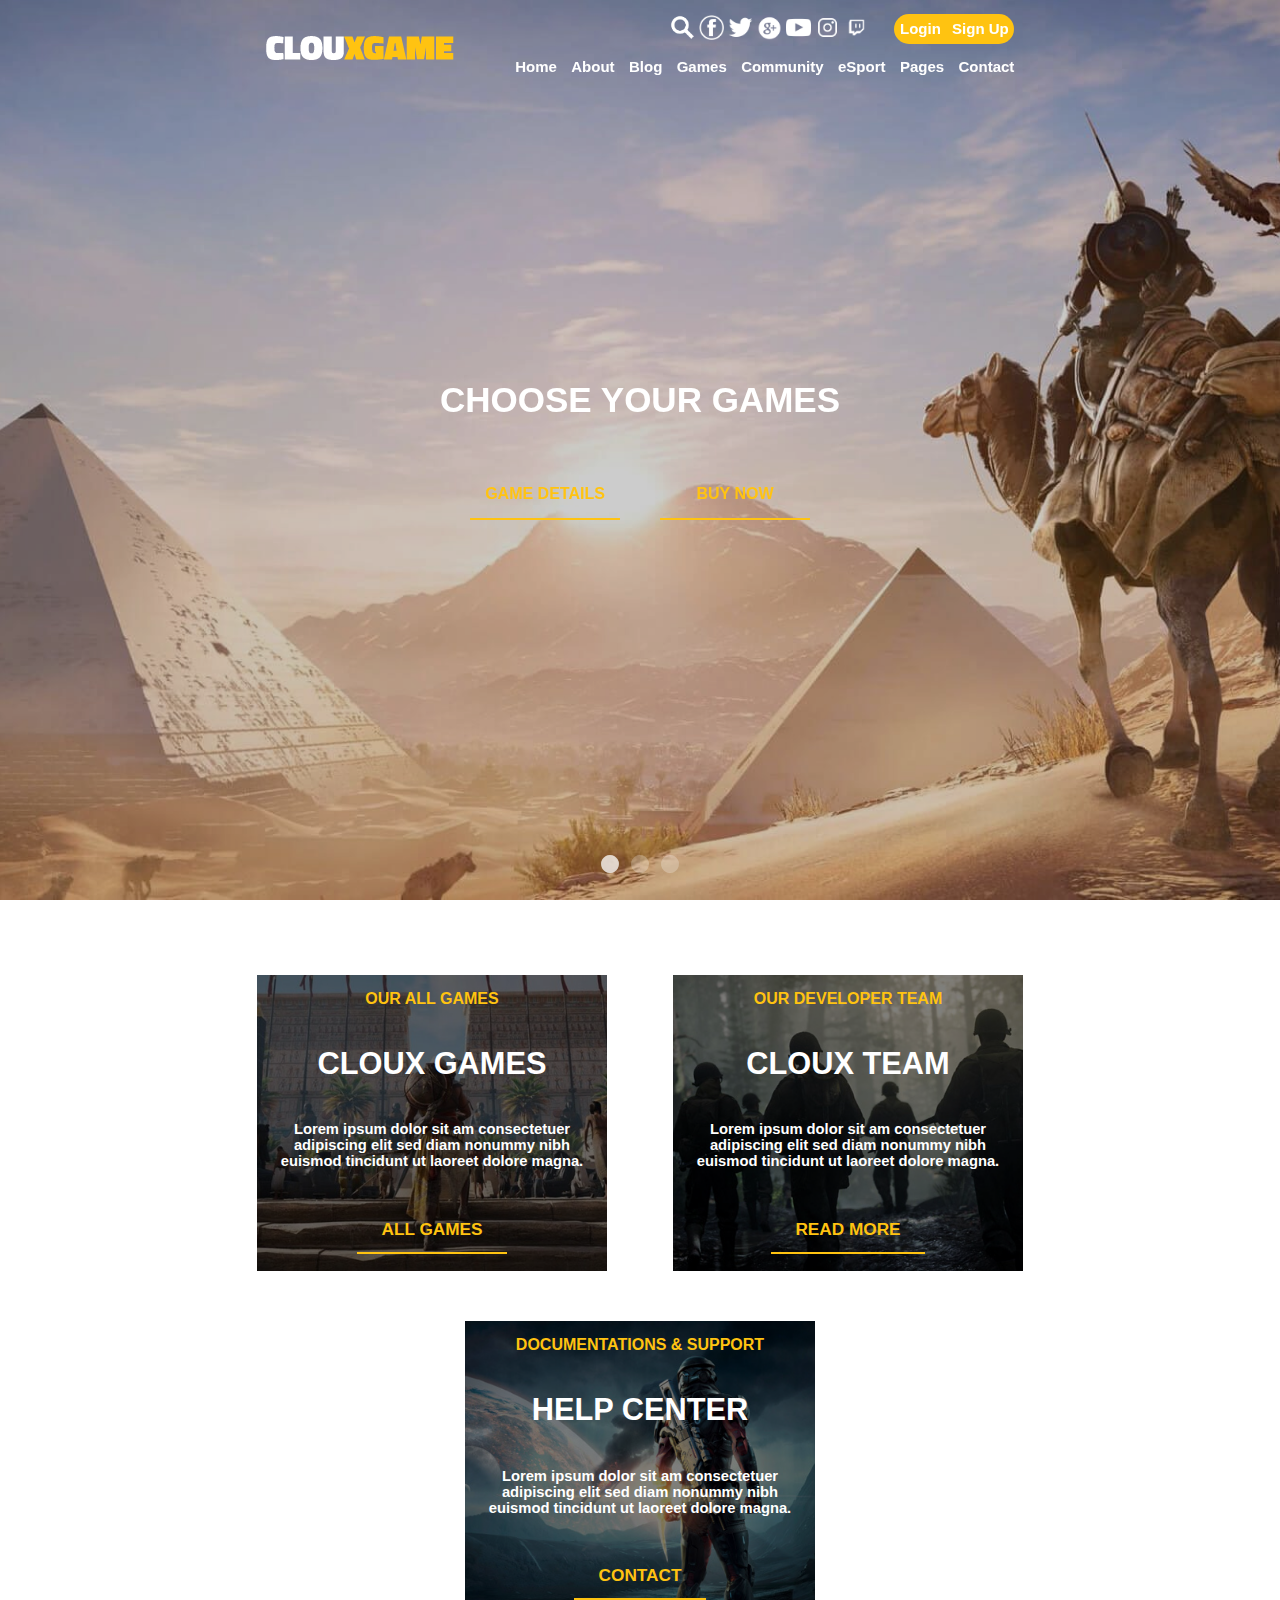
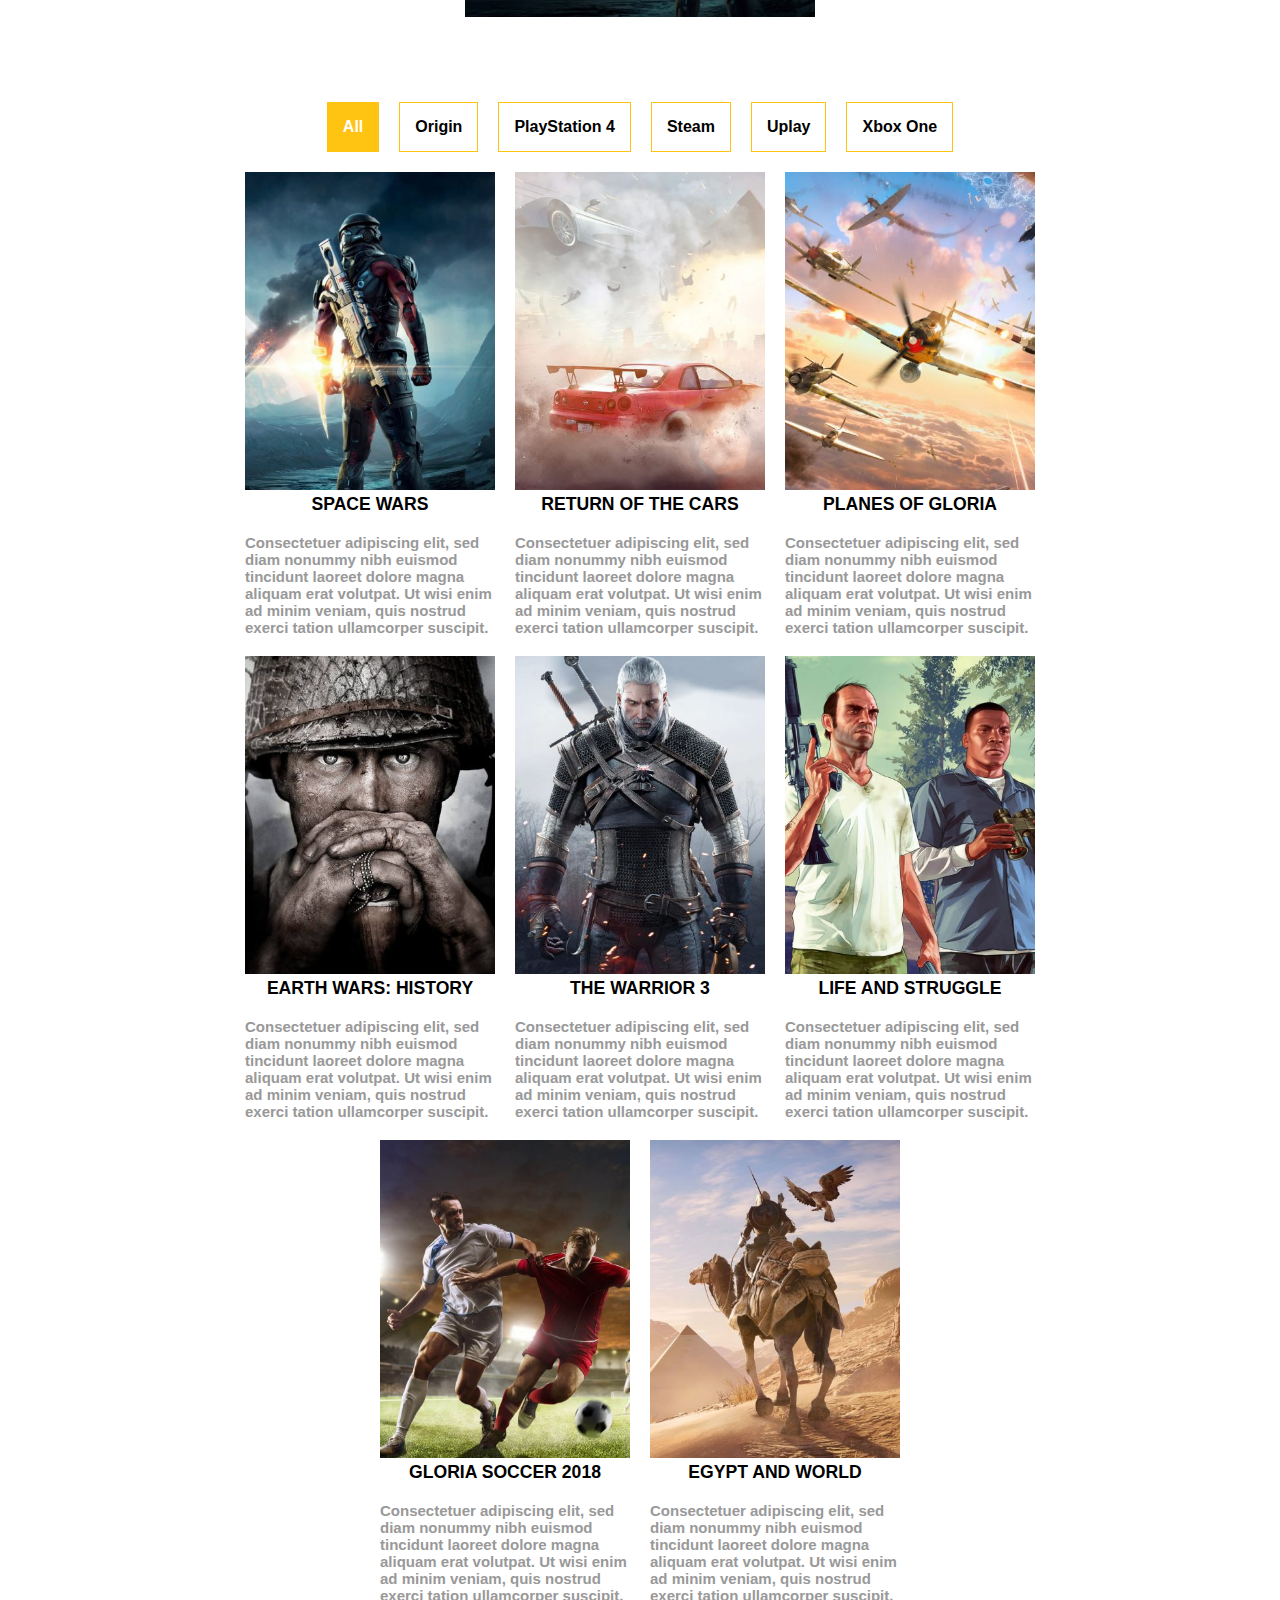
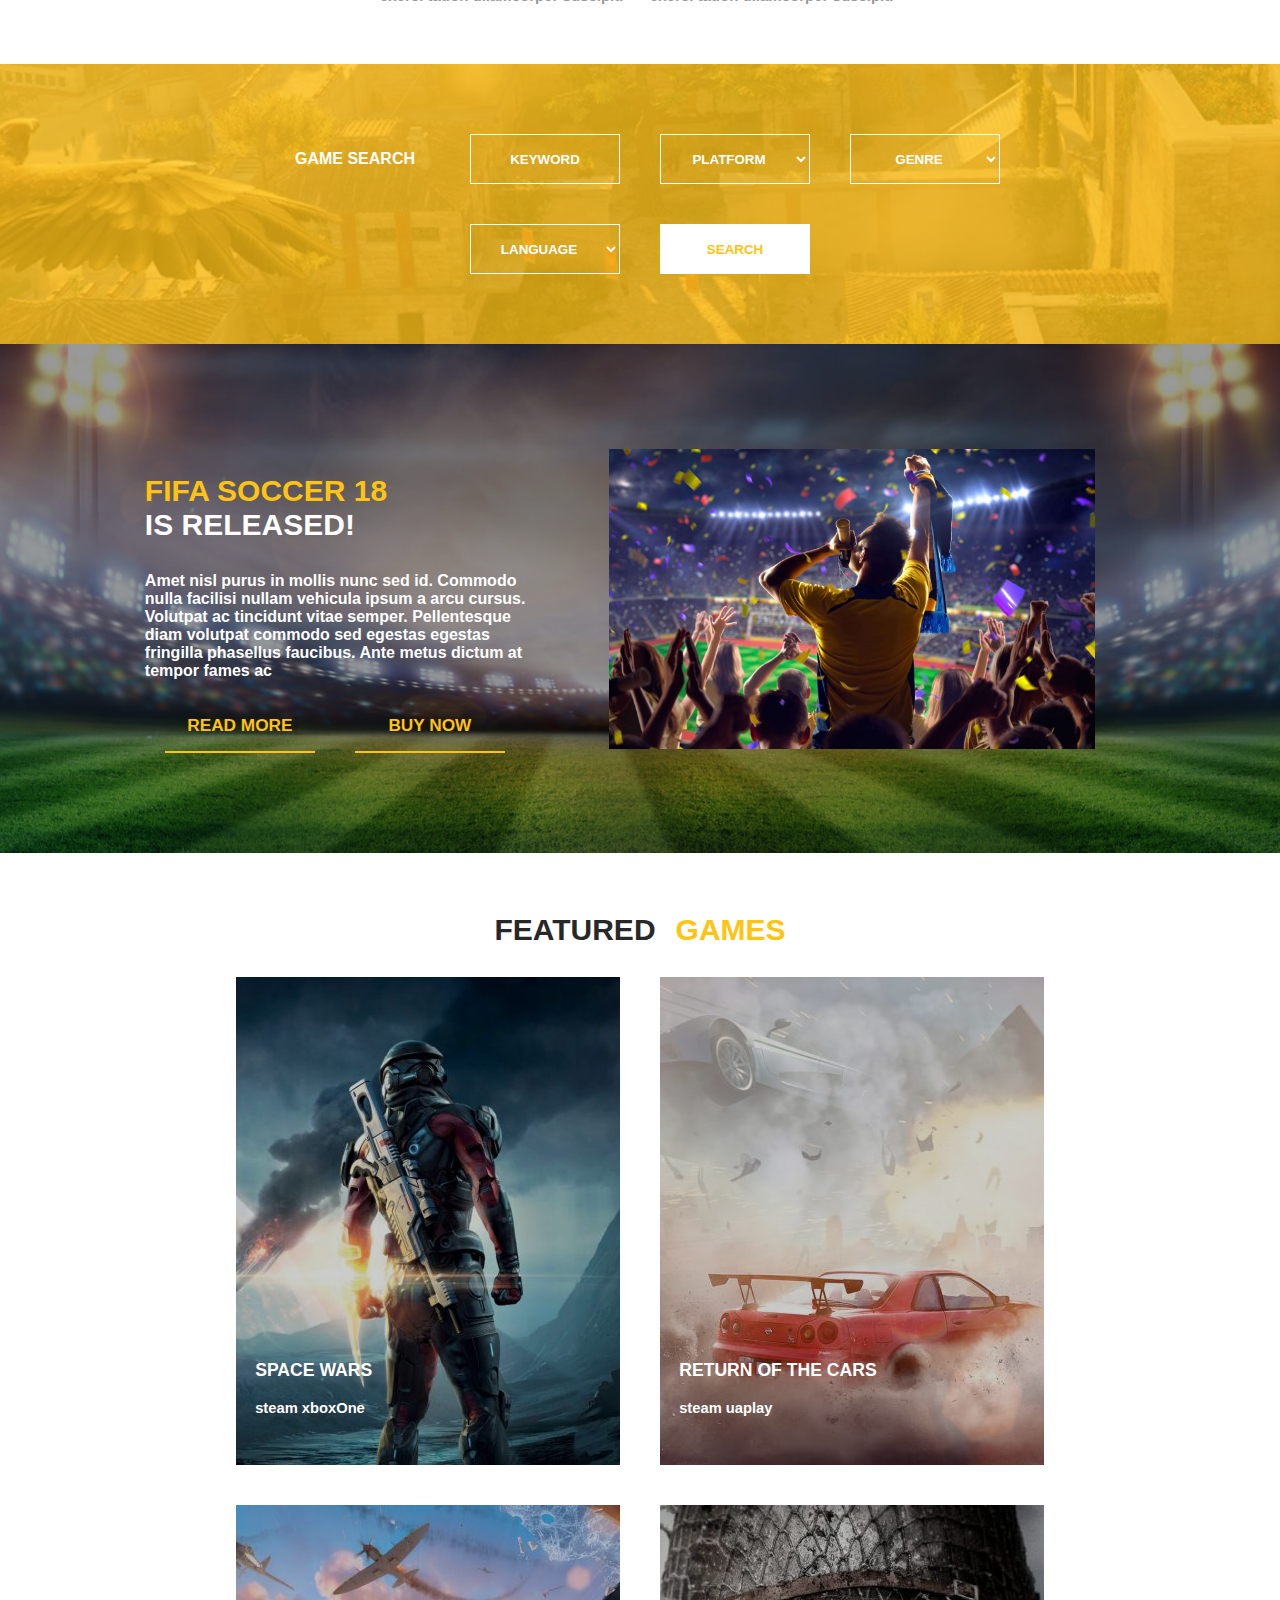
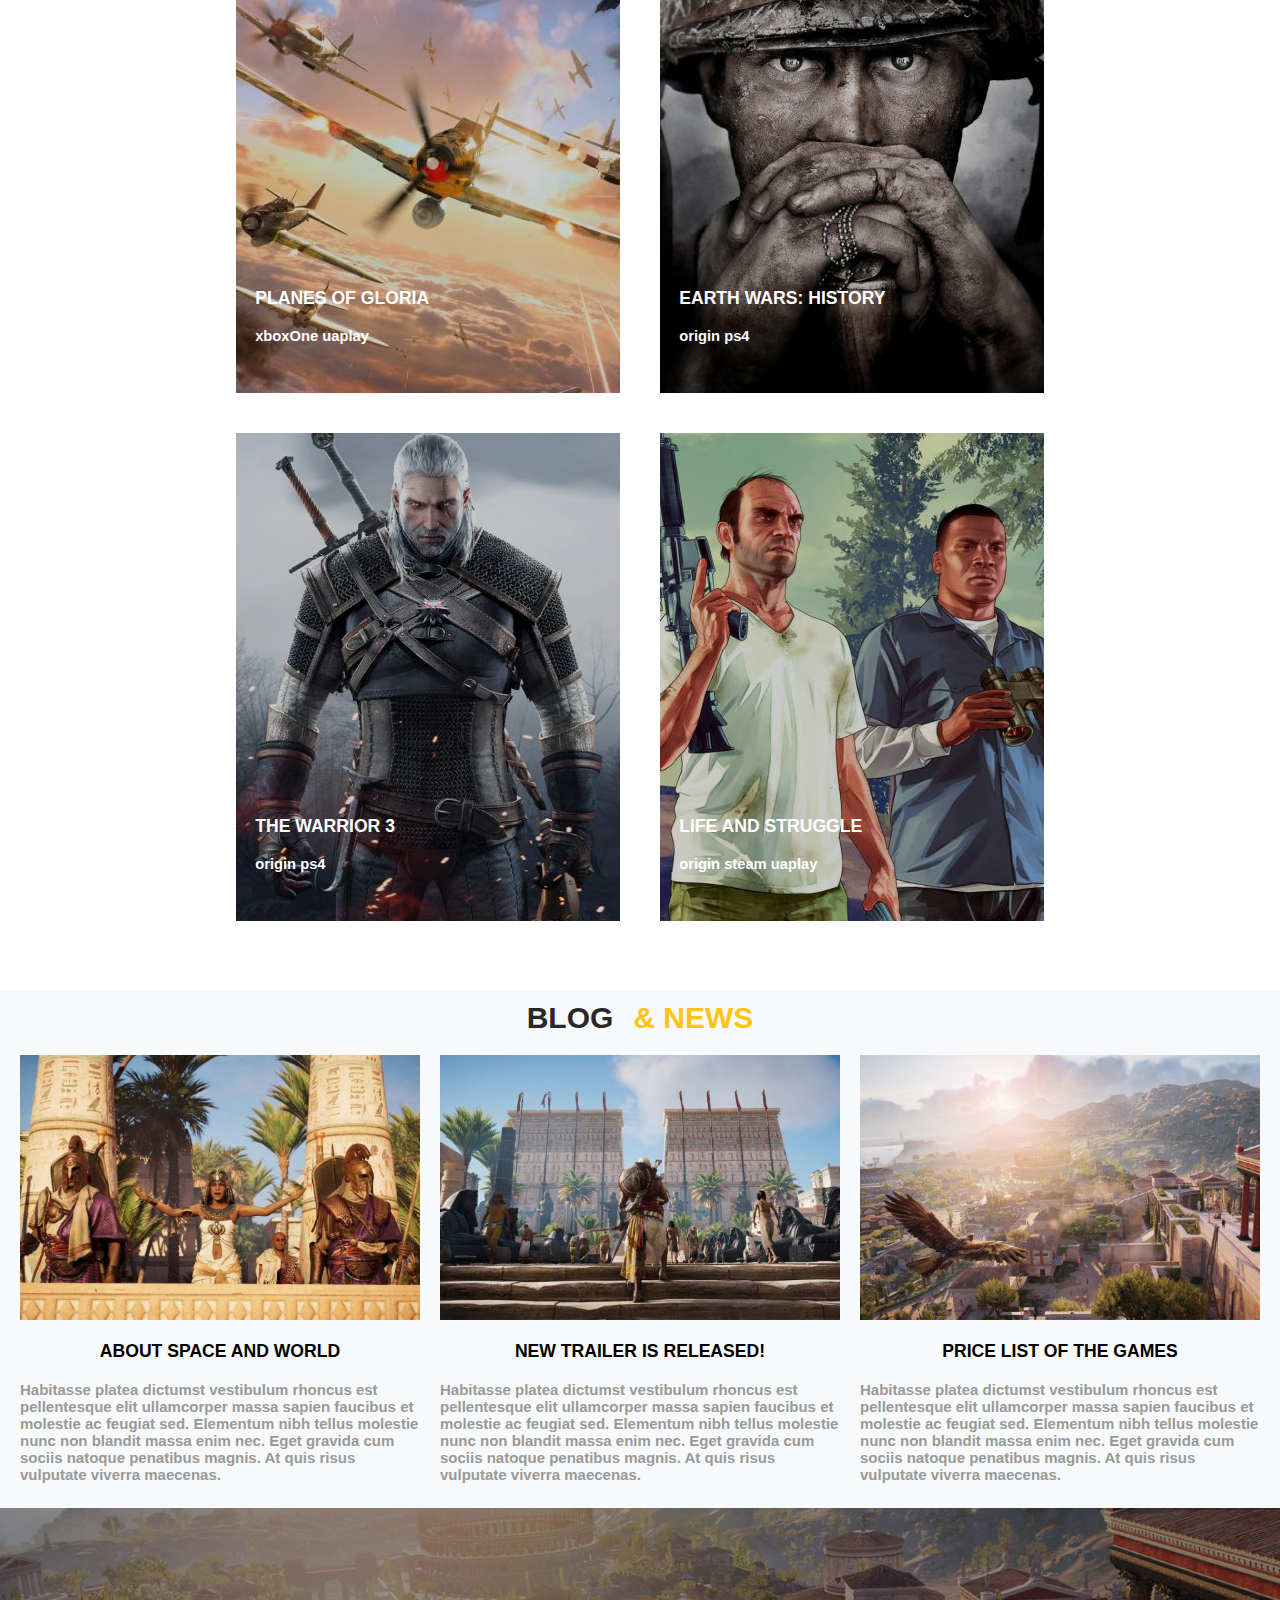
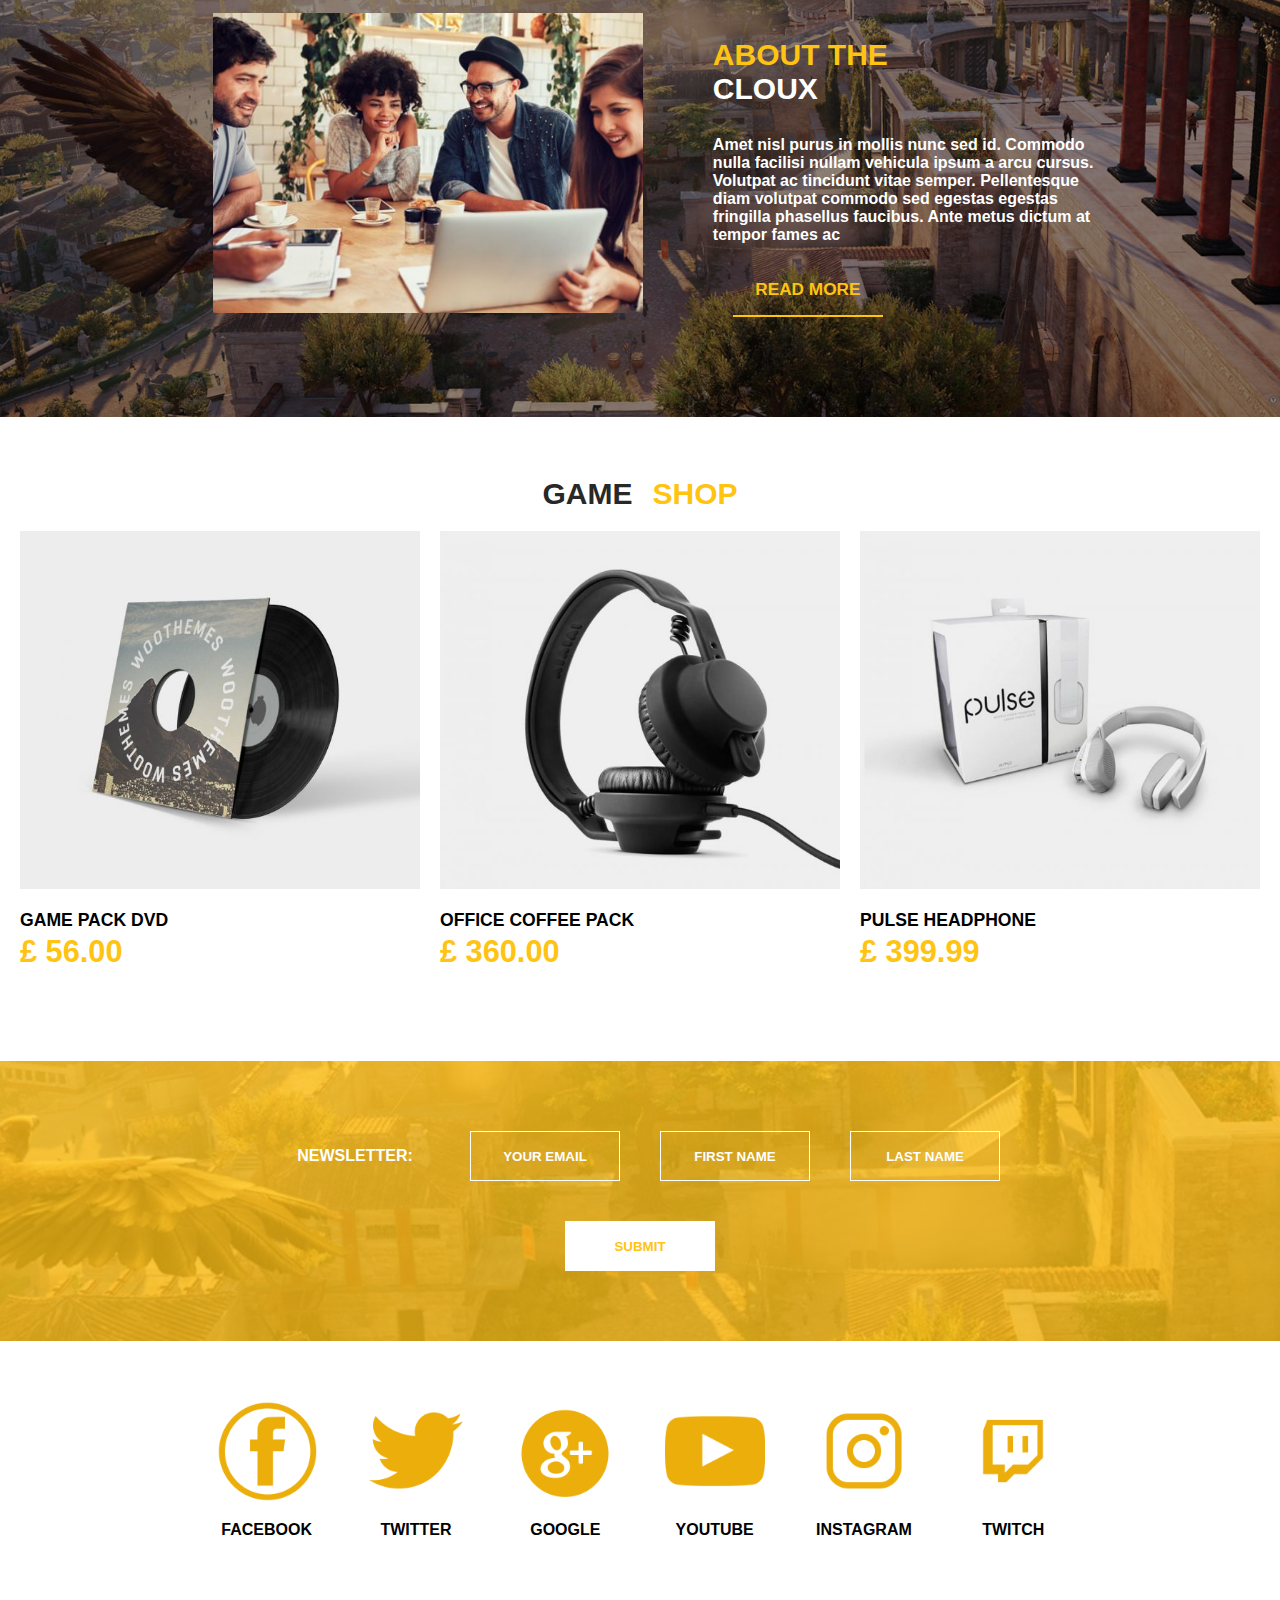
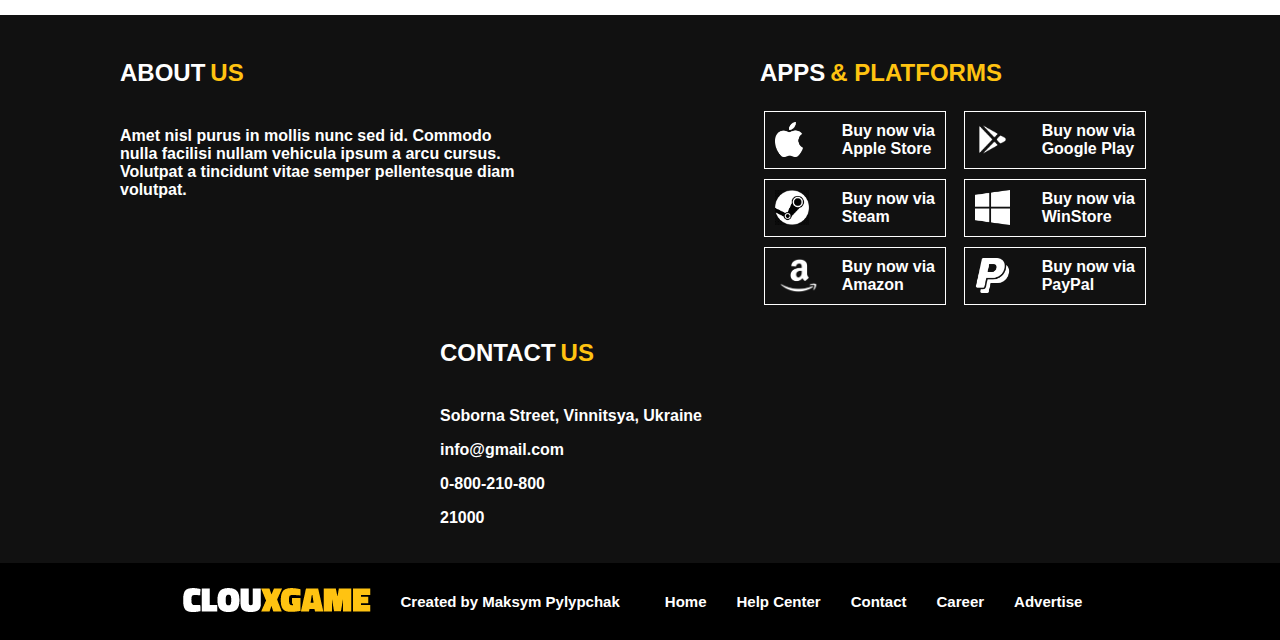
==== commit cc94dee9: "add header text btn" ====
--- a/index.html
+++ b/index.html
@@ -64,15 +64,19 @@
         <div class="single-item slider">
             <div class="inner-slider">
                 <img src="./image/egypt-slider.jpg" alt="egypt">
-                <!-- <div class="title">Egypt and World</div> -->
             </div>
             <div class="inner-slider">
                 <img src="./image/football-slider.jpg" alt="football">
-                <!-- <div class="title">Gloria Soccer 2018</div> -->
             </div>
             <div class="inner-slider">
                 <img src="./image/nfs-slider.jpg" alt="nfs">
-                <!-- <div class="title">Return of the Cars</div> -->
+            </div>
+        </div>
+        <div class="title-slider">
+            <p>Choose your games</p>
+            <div class="bottom-text-button">
+                <div class="cloux-button header-btn">Game Details</div>
+                <div class="cloux-button header-btn">Buy Now</div>
             </div>
         </div>
         <div class="header-hover"></div>
--- a/style/style.css
+++ b/style/style.css
@@ -60,3 +60,35 @@
   margin-bottom: 50px;
 }
 
+.title-slider{
+  position: absolute;
+  z-index: 100;
+  width: 100%;
+  height: 100%;
+  top: 0;
+  display: flex;
+  flex-direction: column;
+  align-items: center;
+  justify-content: center;
+}
+
+.title-slider p{
+  position: relative;
+  width: fit-content;
+  margin: 0;
+  color: white;
+  font-weight: 900;
+  text-transform: uppercase;
+  font-size: 35px;
+  text-align: center;
+  padding-bottom: 30px;
+}
+
+.header-btn{
+  font-size: 1rem;
+}
+
+.title-slider .bottom-text-button{
+  justify-content: center;
+}
+
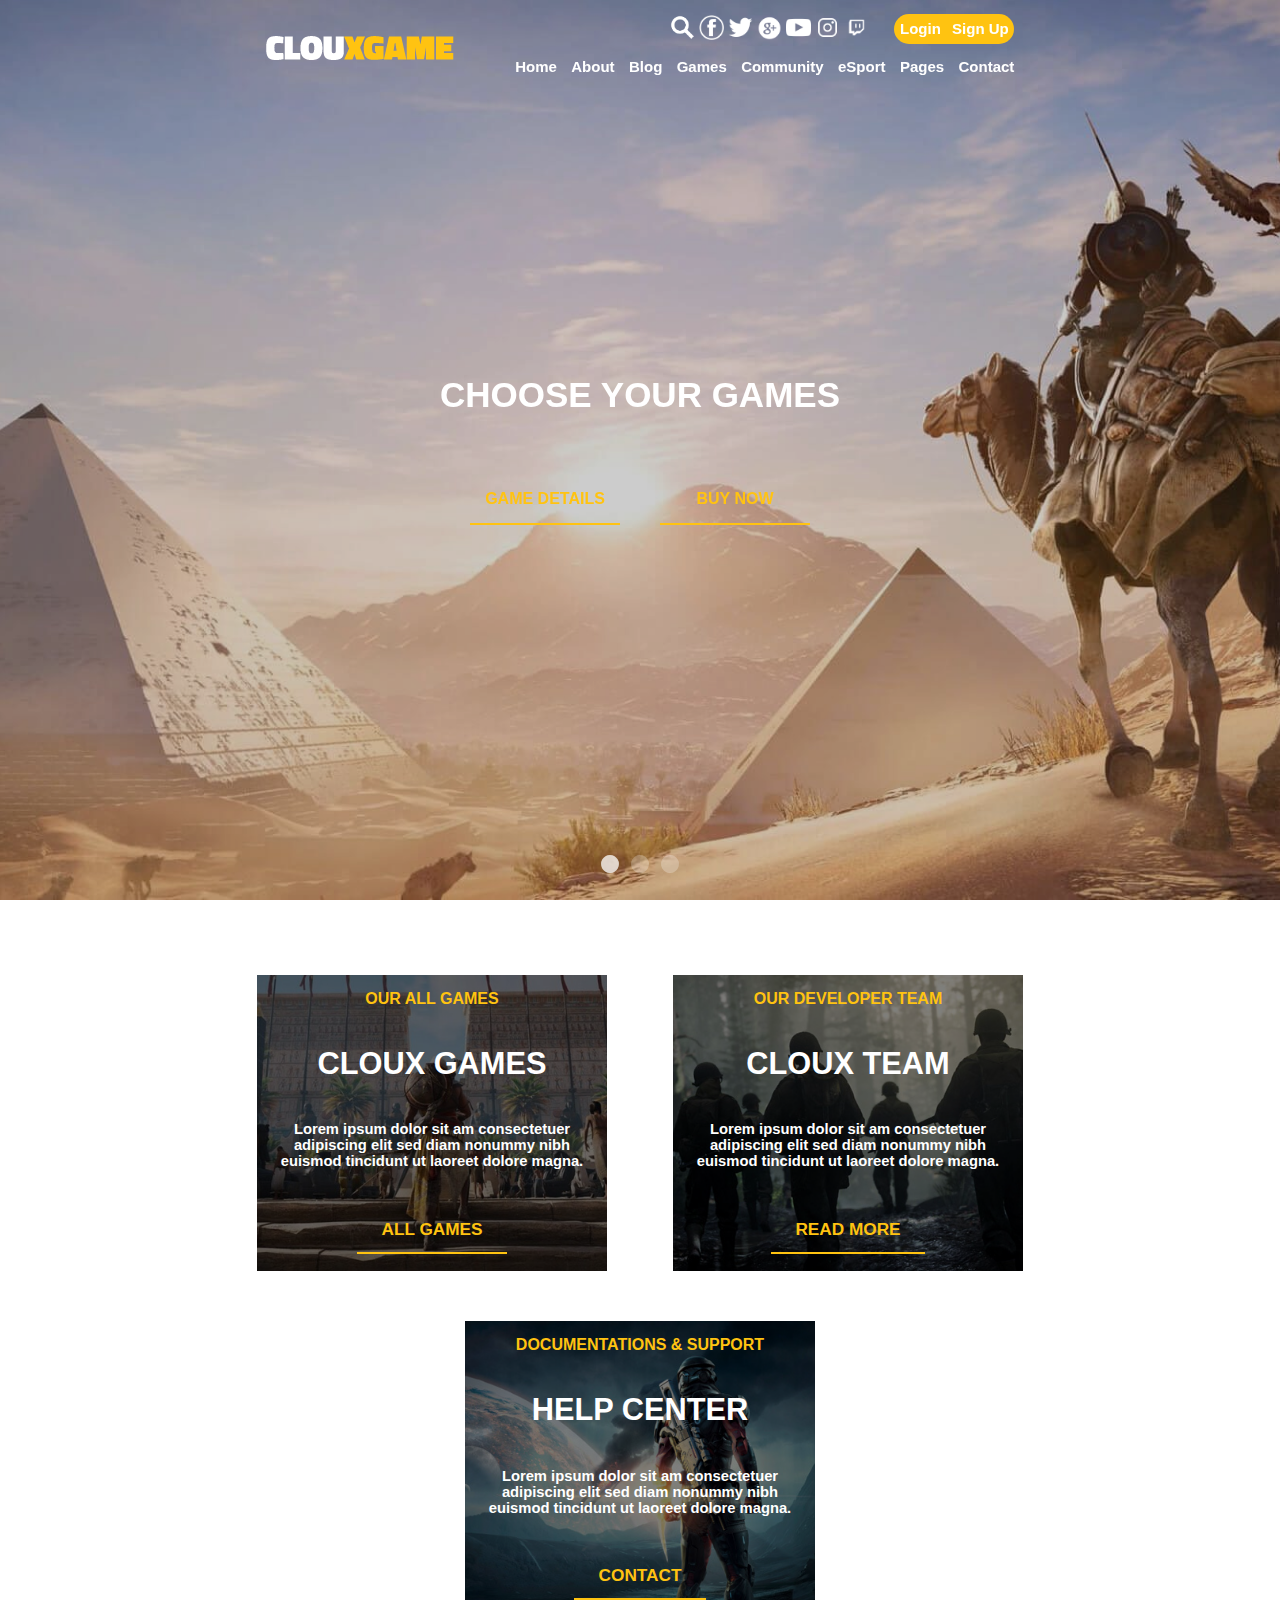
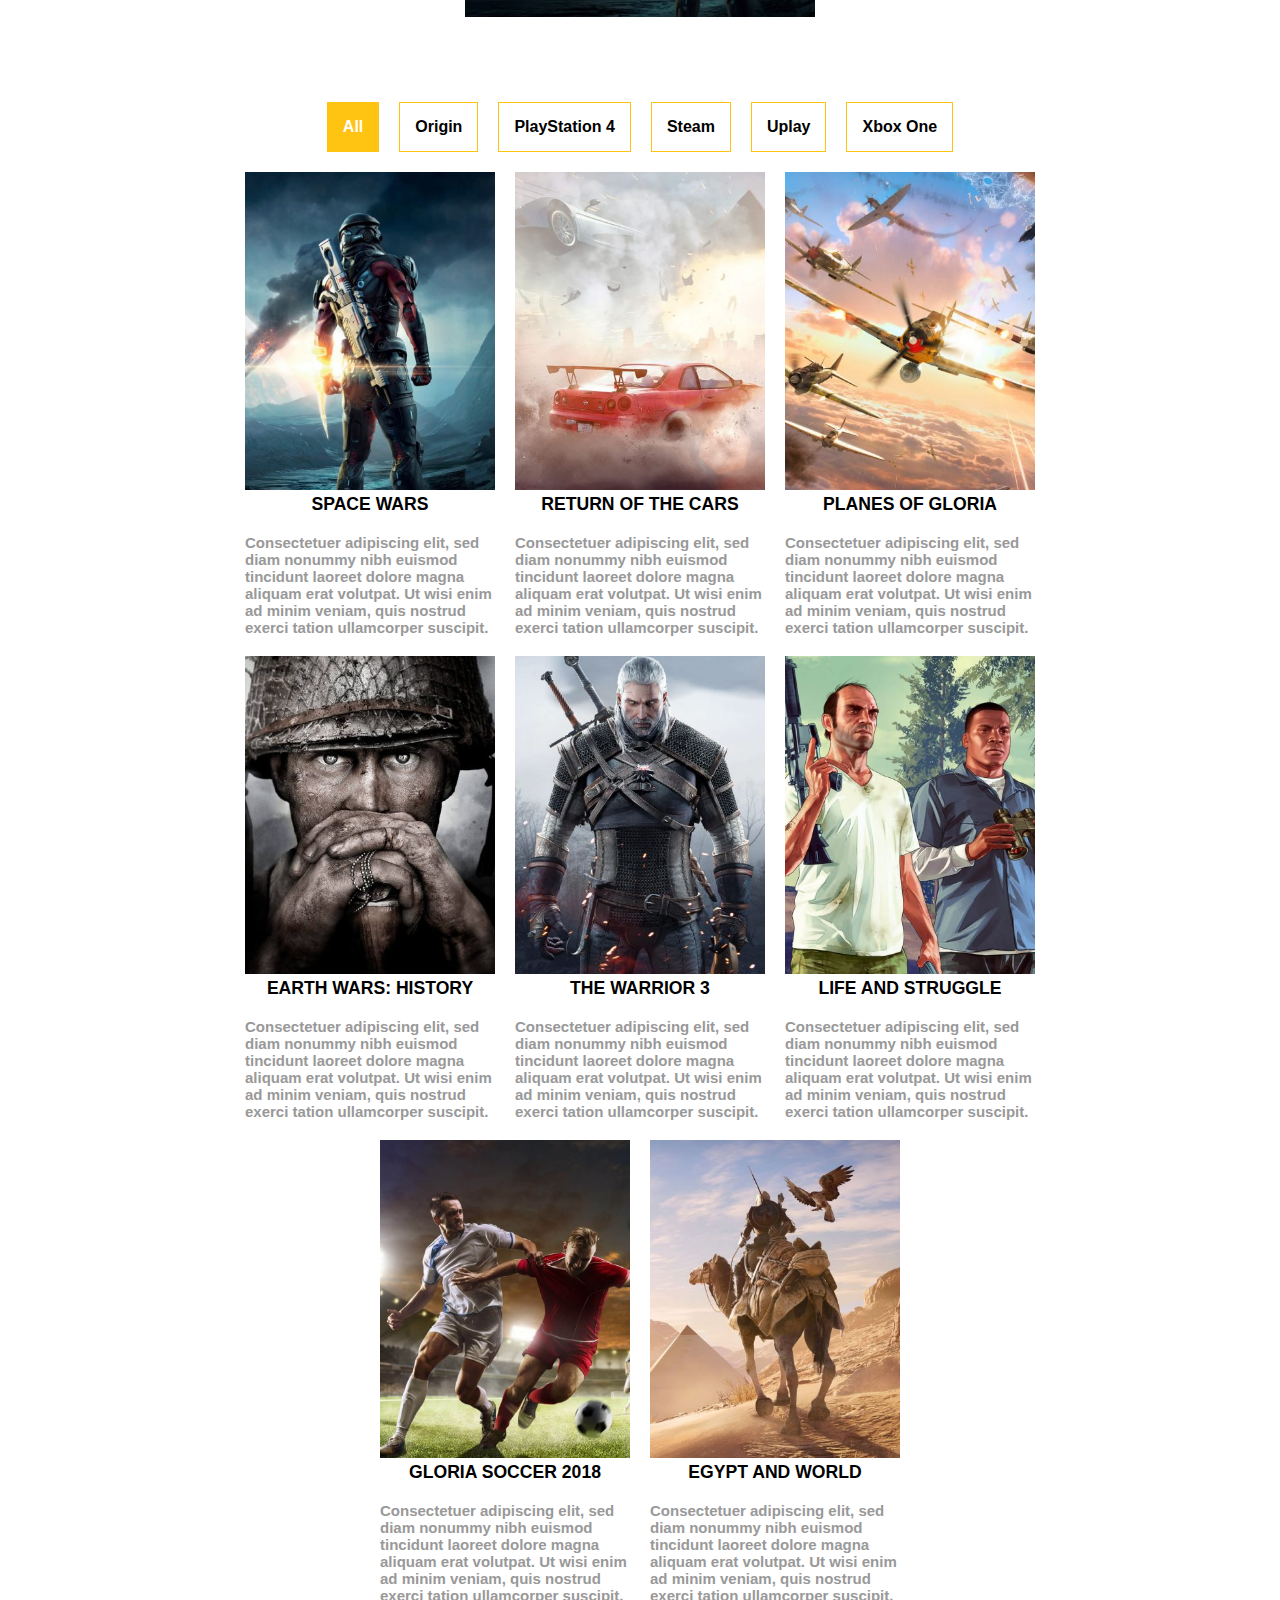
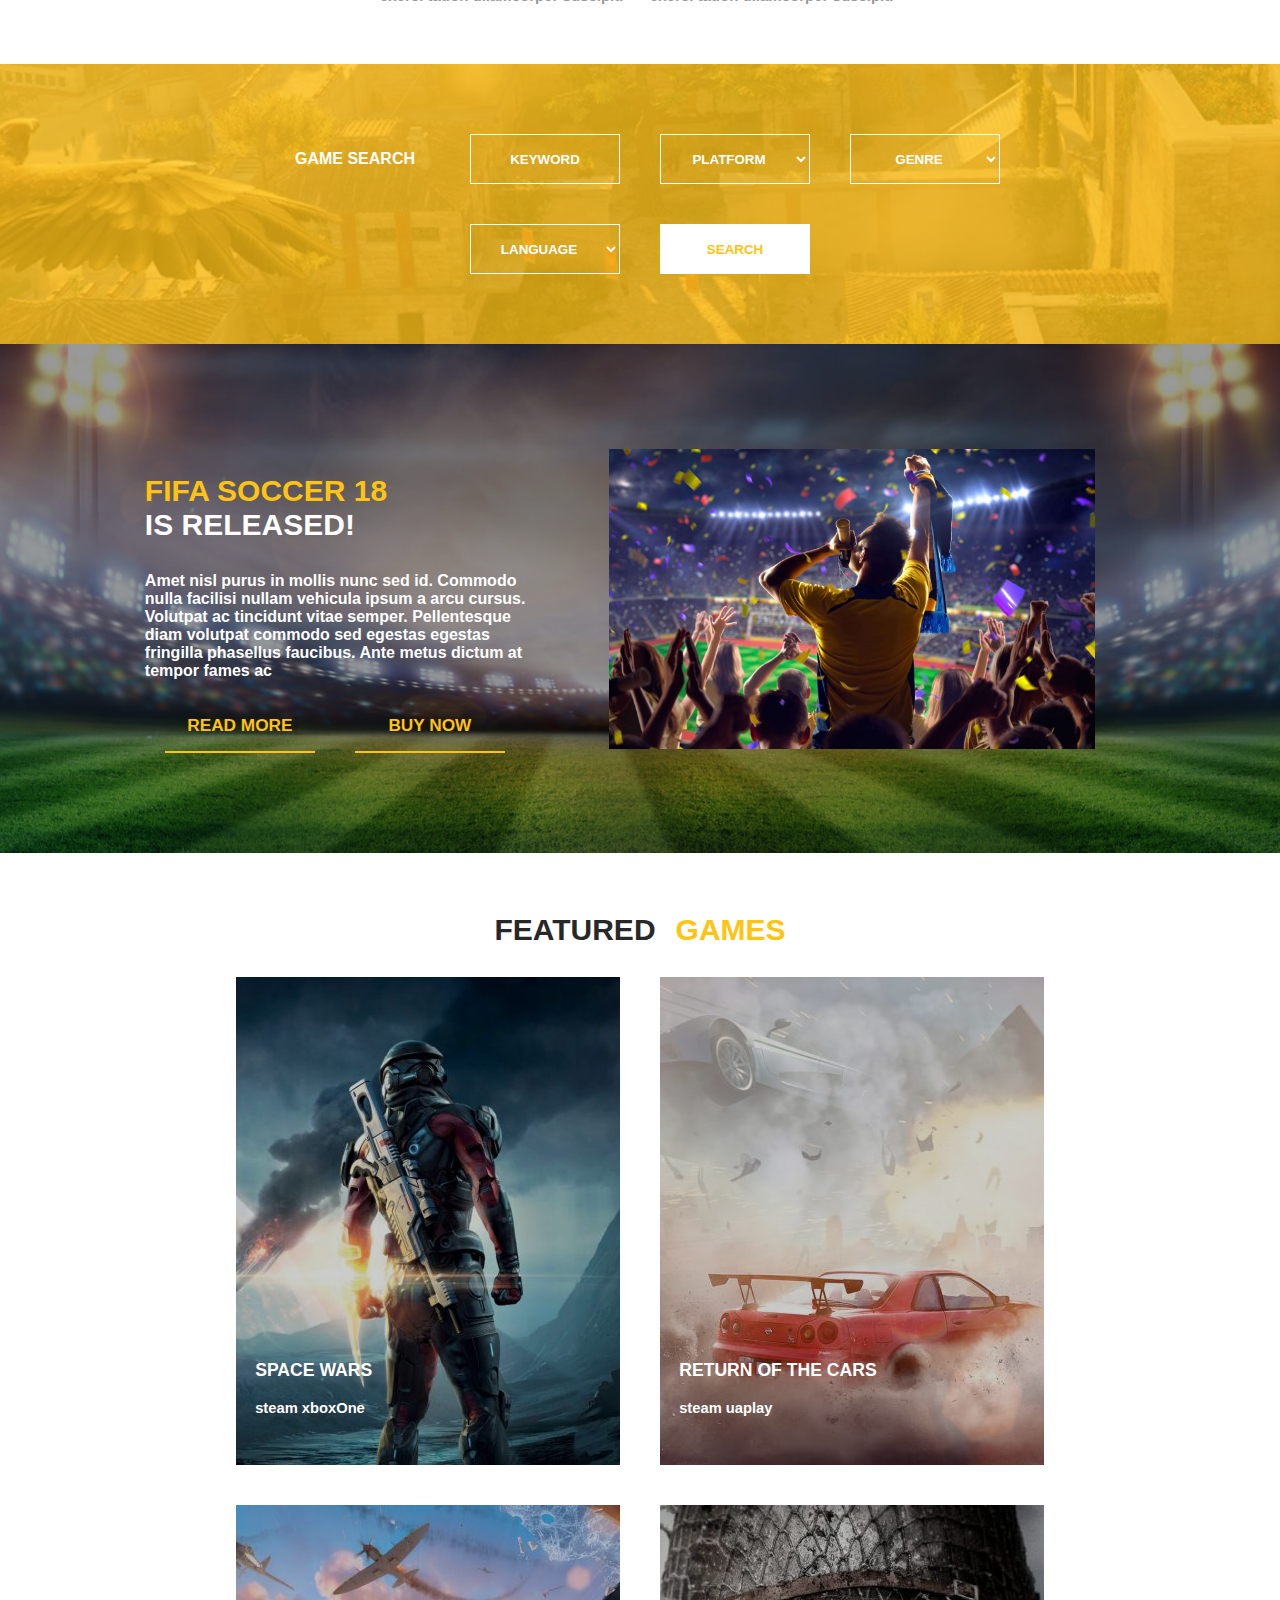
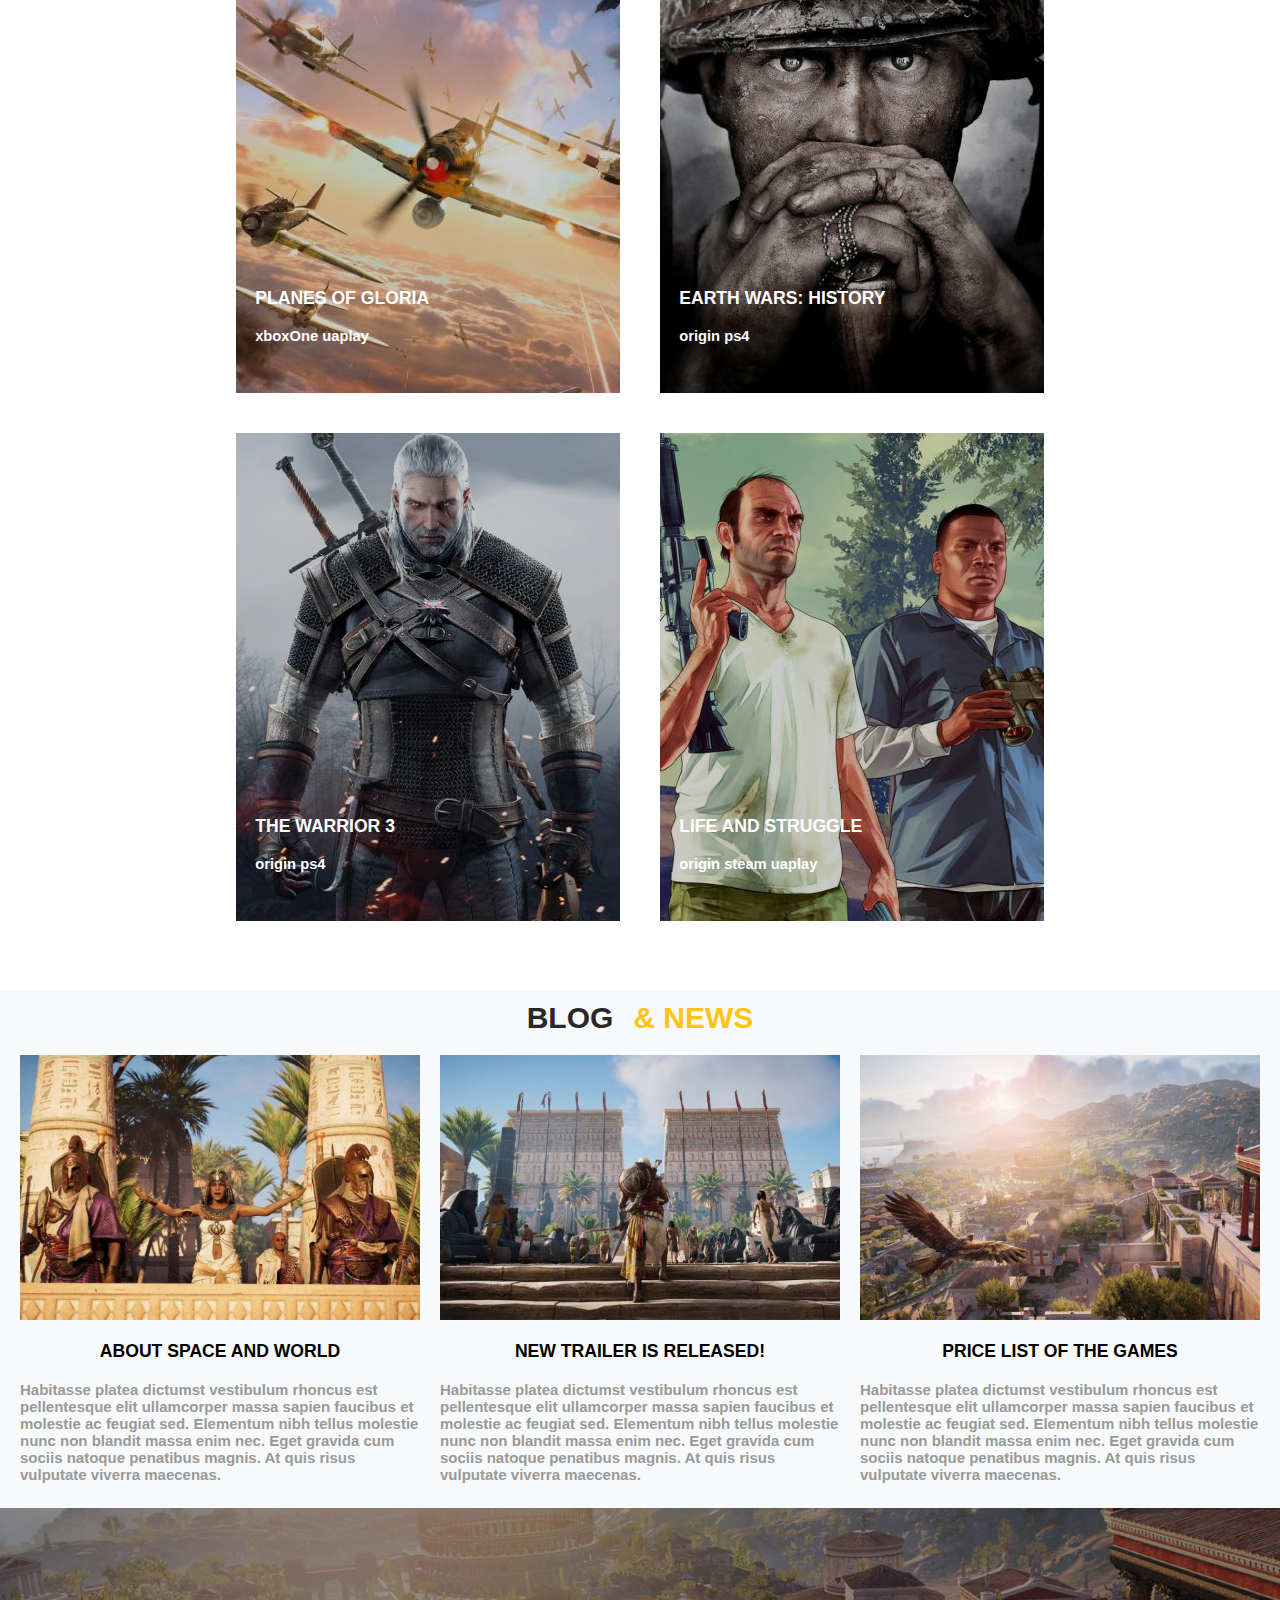
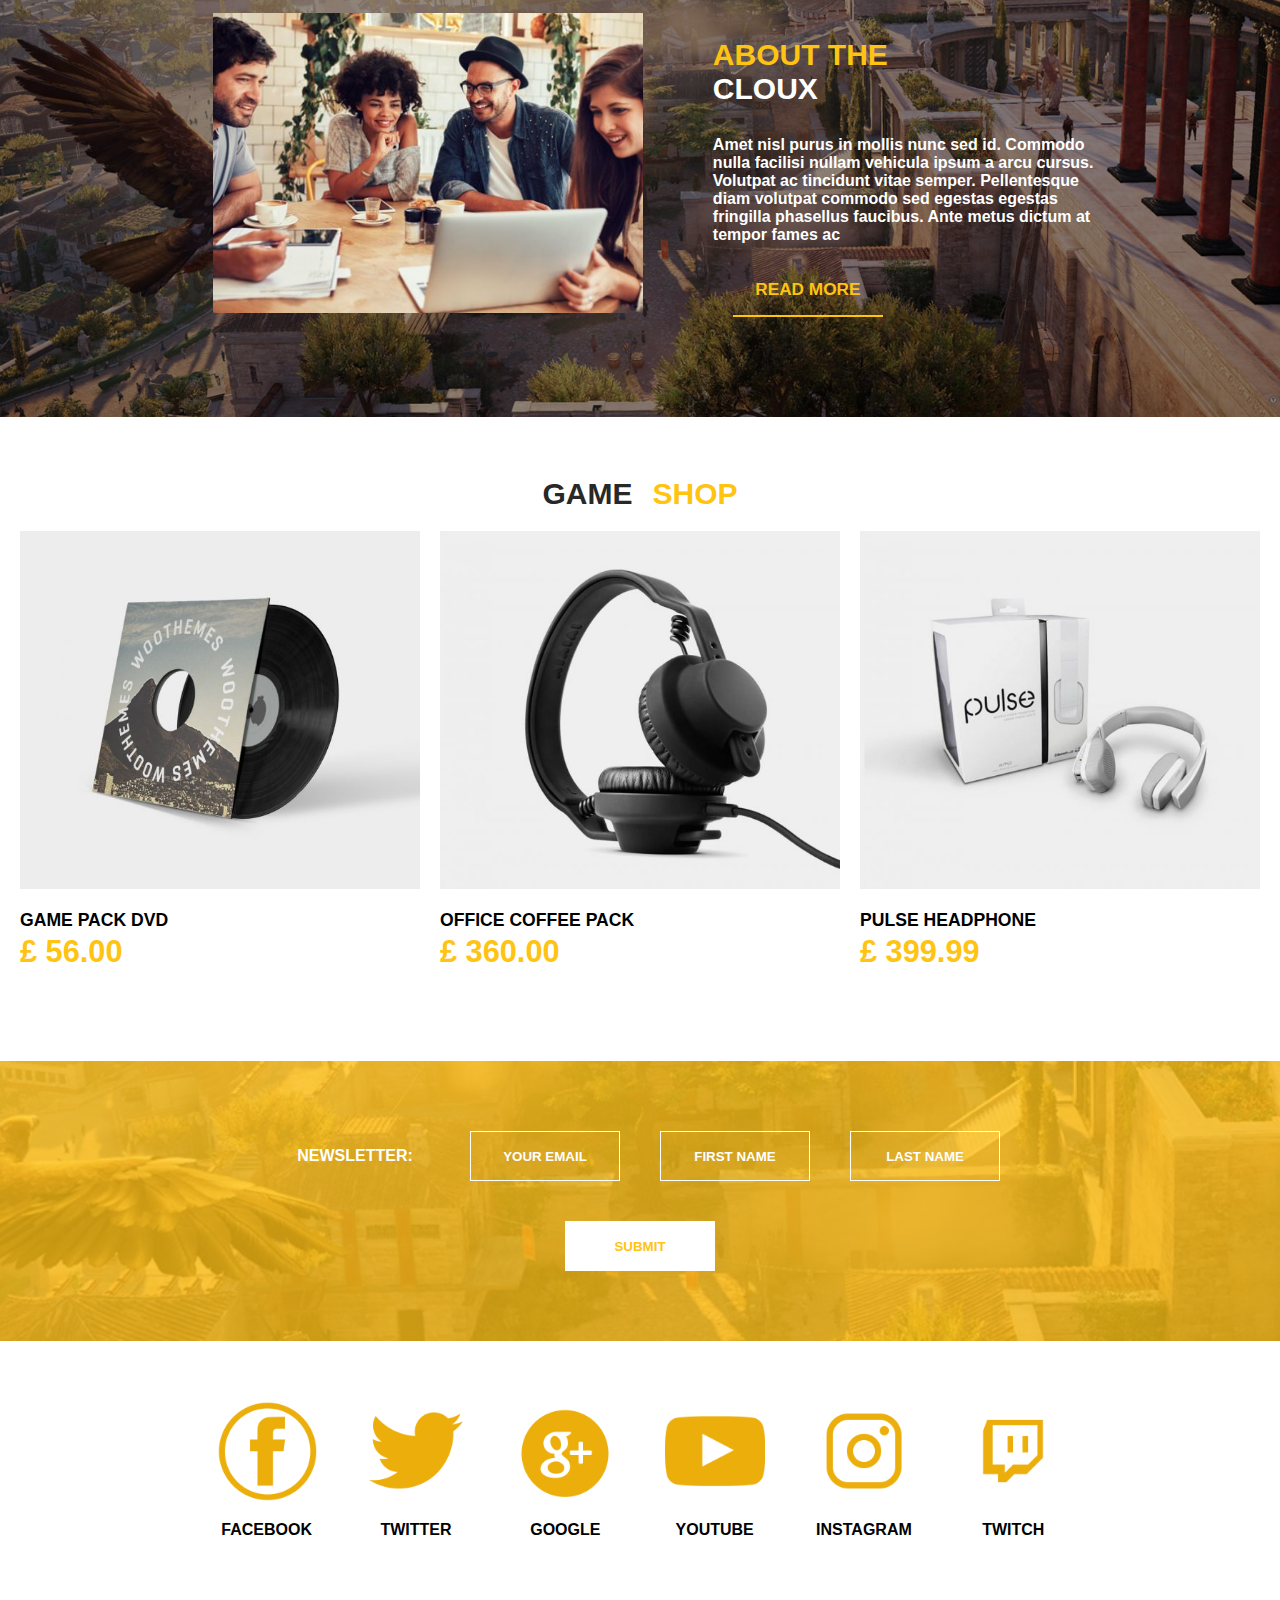
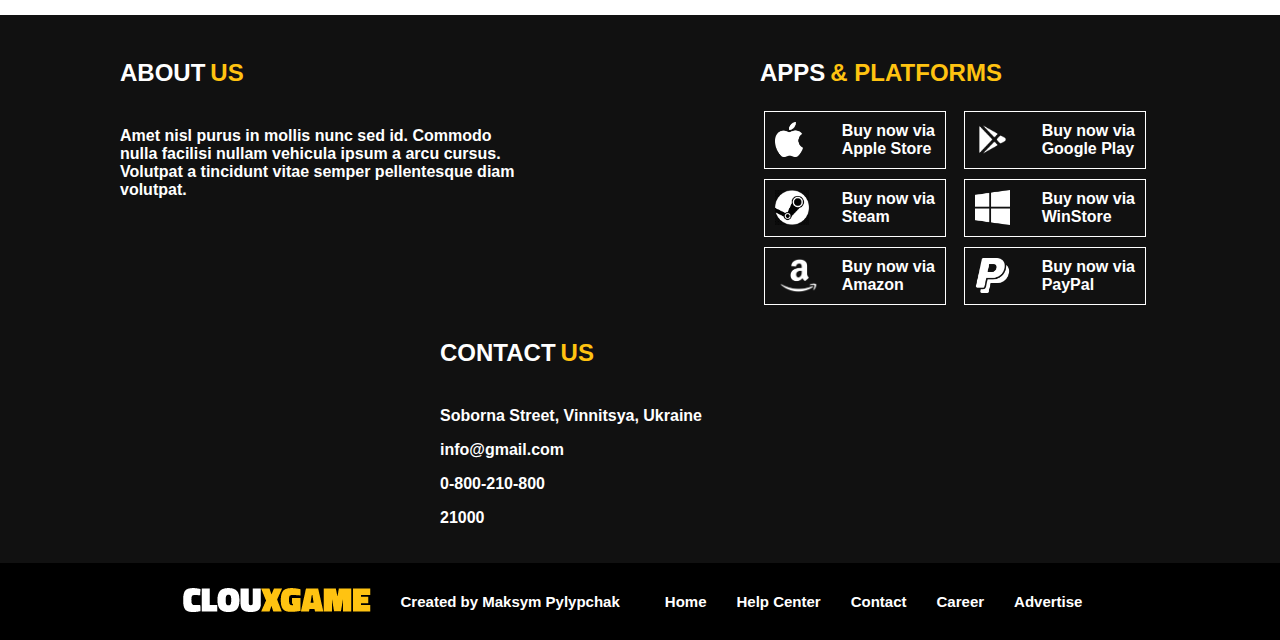
==== commit cdb57f46: "add game find01" ====
--- a/index.html
+++ b/index.html
@@ -38,12 +38,14 @@
                             <div>Home</div>
                             <div>About</div>
                             <div>Blog</div>
-                            <div class="dropdown-content">Games
-                                <!-- <div class="dropdown">
-                                    <a href="#">Game 1</a>
-                                    <a href="#">Game 2</a>
-                                </div> -->
-                            </div>
+                            <a href="./game_find.html">
+                                <div class="dropdown-content">Games
+                                    <!-- <div class="dropdown">
+                                        <a href="#">Game 1</a>
+                                        <a href="#">Game 2</a>
+                                    </div> -->
+                                </div>
+                            </a>
                             <div>Community</div>
                             <div>eSport</div>
                             <div>Pages</div>
--- a/style/style.css
+++ b/style/style.css
@@ -81,7 +81,7 @@
   text-transform: uppercase;
   font-size: 35px;
   text-align: center;
-  padding-bottom: 30px;
+  padding: 20px;
 }
 
 .header-btn{
@@ -90,5 +90,5 @@
 
 .title-slider .bottom-text-button{
   justify-content: center;
+  padding: 20px;
 }
-
